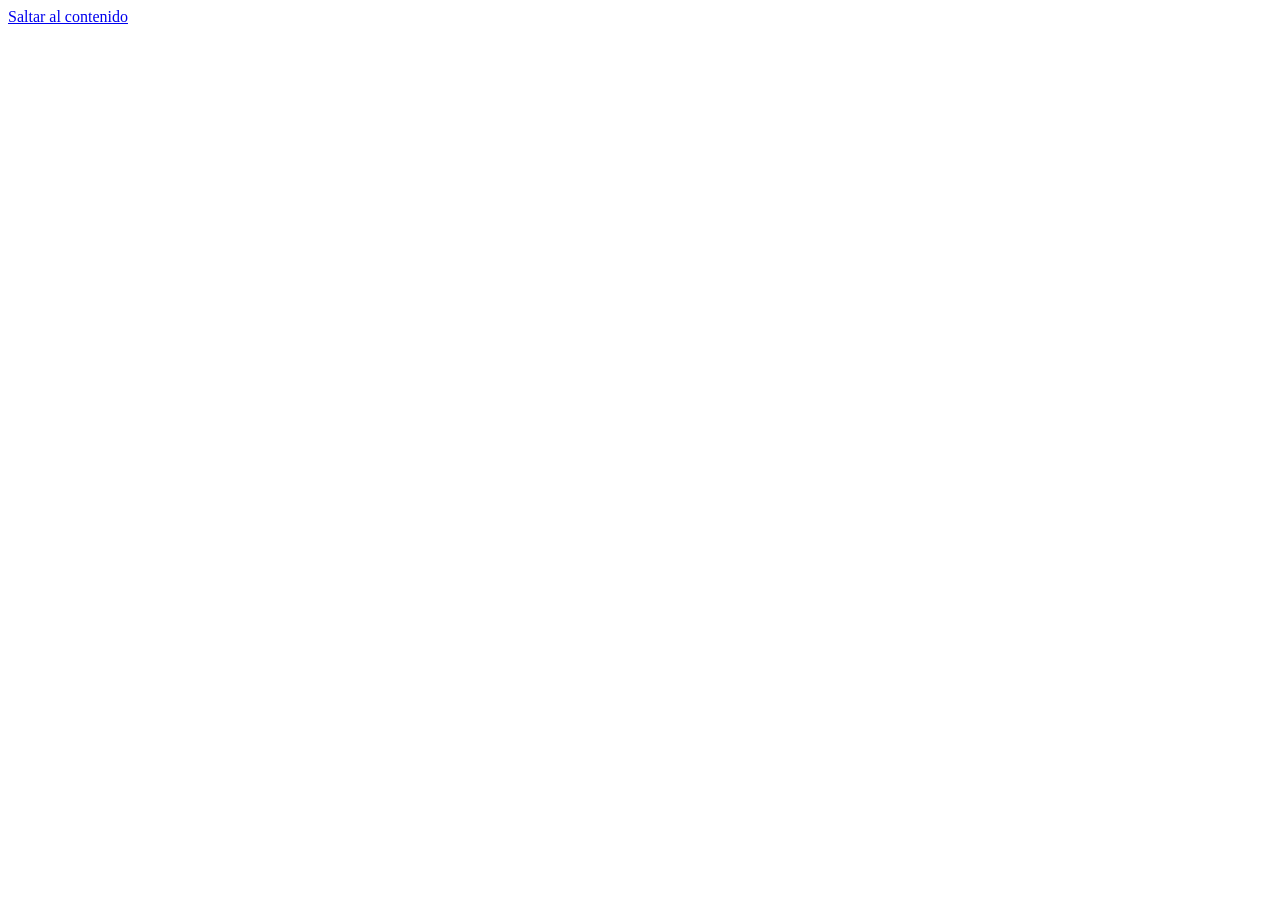
==== index.html @ df2a16ef "Add app shell, 404 page, robots.txt and README" ====
<!doctype html>
<html lang="es">
<head>
  <meta charset="utf-8">
  <meta name="viewport" content="width=device-width, initial-scale=1, viewport-fit=cover">
  <title>Adolfo Pérez Construcciones · Plataforma de operaciones (demo)</title>
  <meta name="description" content="Demostración interactiva de un sistema de gestión a medida para Adolfo Pérez Construcciones. Entorno de demostración con datos ficticios.">
  <meta name="robots" content="noindex, nofollow">
  <meta name="theme-color" content="#F8F7F4">
  <meta name="color-scheme" content="light">
  <link rel="icon" href="assets/brand/favicon.svg" type="image/svg+xml">
  <meta property="og:type" content="website">
  <meta property="og:locale" content="es_ES">
  <meta property="og:title" content="Adolfo Pérez Construcciones · Plataforma de operaciones">
  <meta property="og:description" content="Demostración interactiva de un sistema a medida: obras, equipo, fichajes, partes, incidencias y control económico. Datos ficticios.">
  <meta property="og:image" content="https://adolfo-perez.adventumstrategy.es/assets/brand/og-image.jpg">
  <meta property="og:url" content="https://adolfo-perez.adventumstrategy.es/">
  <meta name="twitter:card" content="summary_large_image">
  <link rel="preload" href="assets/fonts/inter-latin-var.woff2" as="font" type="font/woff2" crossorigin>
  <link rel="preload" href="assets/fonts/dm-serif-display-latin.woff2" as="font" type="font/woff2" crossorigin>
  <link rel="stylesheet" href="assets/css/styles.css">
</head>
<body>
  <a class="skip-link" href="#main" data-act="skip">Saltar al contenido</a>

  <div class="app" id="app">
    <aside class="sidebar" id="sidebar" aria-label="Navegación principal"></aside>
    <div class="scrim" data-act="nav-close" aria-hidden="true"></div>

    <div class="main-wrap">
      <header class="mobile-bar" id="mobile-bar"></header>
      <main id="main" class="main" tabindex="-1" aria-live="off"></main>
    </div>
  </div>

  <div id="toasts" class="toasts" role="status" aria-live="polite" aria-atomic="false"></div>
  <dialog id="modal" class="modal" aria-labelledby="modal-title"></dialog>
  <dialog id="drawer" class="drawer" aria-labelledby="drawer-title"></dialog>
  <div id="sr-live" class="sr-only" aria-live="polite"></div>

  <noscript>
    <div style="max-width:560px;margin:80px auto;padding:24px;font-family:system-ui,sans-serif;text-align:center">
      <h1 style="font-weight:500">Adolfo Pérez Construcciones</h1>
      <p>Esta demostración interactiva necesita JavaScript activado en el navegador.</p>
    </div>
  </noscript>

  <script src="assets/js/icons.js" defer></script>
  <script src="assets/js/map-data.js" defer></script>
  <script src="assets/js/data.js" defer></script>
  <script src="assets/js/assistant.js" defer></script>
  <script src="assets/js/ui.js" defer></script>
  <script src="assets/js/home.js" defer></script>
  <script src="assets/js/views.js" defer></script>
  <script src="assets/js/views2.js" defer></script>
  <script src="assets/js/app.js" defer></script>
</body>
</html>
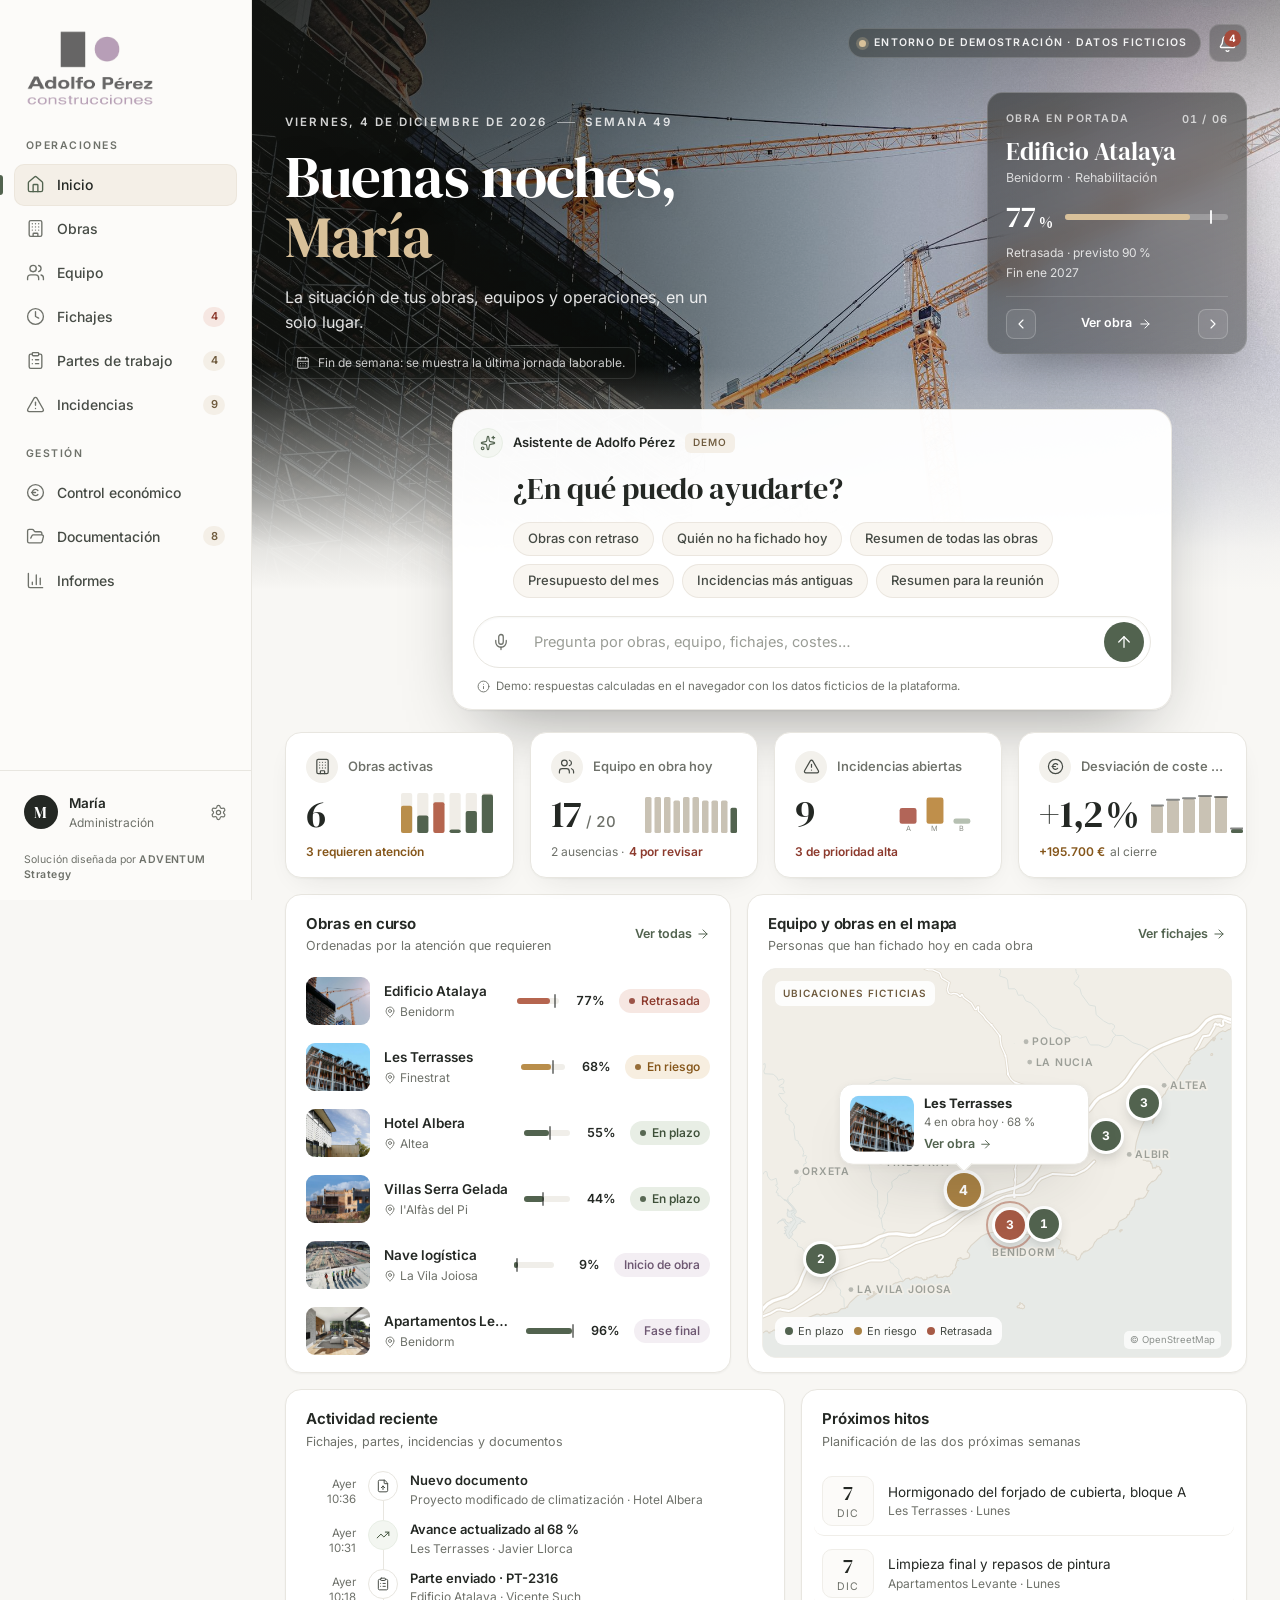
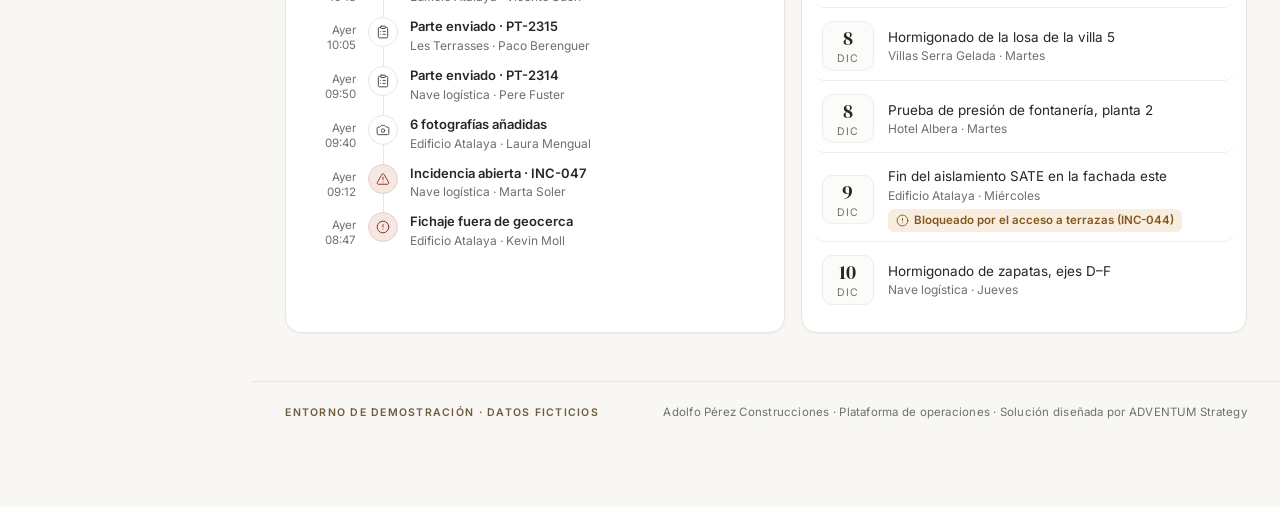
==== commit 9c3785bd: "Version asset URLs to avoid stale caches; document update step" ====
--- a/index.html
+++ b/index.html
@@ -18,7 +18,7 @@
   <meta name="twitter:card" content="summary_large_image">
   <link rel="preload" href="assets/fonts/inter-latin-var.woff2" as="font" type="font/woff2" crossorigin>
   <link rel="preload" href="assets/fonts/dm-serif-display-latin.woff2" as="font" type="font/woff2" crossorigin>
-  <link rel="stylesheet" href="assets/css/styles.css">
+  <link rel="stylesheet" href="assets/css/styles.css?v=20261018">
 </head>
 <body>
   <a class="skip-link" href="#main" data-act="skip">Saltar al contenido</a>
@@ -45,14 +45,14 @@
     </div>
   </noscript>
 
-  <script src="assets/js/icons.js" defer></script>
-  <script src="assets/js/map-data.js" defer></script>
-  <script src="assets/js/data.js" defer></script>
-  <script src="assets/js/assistant.js" defer></script>
-  <script src="assets/js/ui.js" defer></script>
-  <script src="assets/js/home.js" defer></script>
-  <script src="assets/js/views.js" defer></script>
-  <script src="assets/js/views2.js" defer></script>
-  <script src="assets/js/app.js" defer></script>
+  <script src="assets/js/icons.js?v=20261018" defer></script>
+  <script src="assets/js/map-data.js?v=20261018" defer></script>
+  <script src="assets/js/data.js?v=20261018" defer></script>
+  <script src="assets/js/assistant.js?v=20261018" defer></script>
+  <script src="assets/js/ui.js?v=20261018" defer></script>
+  <script src="assets/js/home.js?v=20261018" defer></script>
+  <script src="assets/js/views.js?v=20261018" defer></script>
+  <script src="assets/js/views2.js?v=20261018" defer></script>
+  <script src="assets/js/app.js?v=20261018" defer></script>
 </body>
 </html>
--- a/assets/css/styles.css
+++ b/assets/css/styles.css
@@ -0,0 +1,1049 @@
+/* =============================================================================
+   Adolfo Pérez Construcciones · Plataforma de operaciones (demo)
+   Sistema visual: blanco cálido, verde oliva, arena · DM Serif Display + Inter
+   ============================================================================= */
+
+@font-face { font-family: "Inter"; src: url("../fonts/inter-latin-var.woff2") format("woff2"); font-weight: 100 900; font-style: normal; font-display: swap; }
+@font-face { font-family: "DM Serif Display"; src: url("../fonts/dm-serif-display-latin.woff2") format("woff2"); font-weight: 400; font-style: normal; font-display: swap; }
+@font-face { font-family: "DM Serif Display"; src: url("../fonts/dm-serif-display-latin-italic.woff2") format("woff2"); font-weight: 400; font-style: italic; font-display: swap; }
+
+:root {
+  --bg: #F8F7F4;
+  --surface: #FFFFFF;
+  --surface-2: #FCFBF9;
+  --surface-3: #F3F1EC;
+  --ink: #242824;
+  --ink-2: #464B45;
+  --muted: #6E716A;          /* #777A73 ajustado para cumplir contraste AA en texto pequeño */
+  --muted-2: #9A9D96;
+  --faint: #CFD0CA;
+  --line: #E8E6E0;
+  --line-2: #F0EEE9;
+
+  --olive: #52634F;
+  --olive-700: #455442;
+  --olive-800: #374334;
+  --olive-50: #E8EEE5;
+  --olive-25: #F3F6F1;
+  --olive-ink: #3E5039;
+
+  --sand: #E8E0D2;
+  --sand-50: #F4EFE7;
+  --sand-25: #F9F6F1;
+  --sand-ink: #6F5B3E;
+  --gold: #D9C19A;
+
+  --warn: #B47B2C;
+  --warn-50: #F7EEE0;
+  --warn-ink: #85561A;
+  --danger: #A54A3B;
+  --danger-50: #F6E7E2;
+  --danger-ink: #8C3A2D;
+  --lilac: #B9A1BB;
+  --lilac-50: #F3EEF3;
+  --lilac-ink: #6E5872;
+
+  --r-xs: 6px;
+  --r-sm: 9px;
+  --r: 12px;
+  --r-lg: 16px;
+  --r-xl: 22px;
+
+  --sh-1: 0 1px 2px rgba(36, 40, 36, .05);
+  --sh-2: 0 1px 2px rgba(36, 40, 36, .04), 0 10px 28px -16px rgba(36, 40, 36, .16);
+  --sh-3: 0 2px 8px rgba(36, 40, 36, .06), 0 28px 64px -28px rgba(36, 40, 36, .32);
+
+  --serif: "DM Serif Display", "Iowan Old Style", "Palatino Linotype", Georgia, serif;
+  --sans: "Inter", ui-sans-serif, system-ui, -apple-system, "Segoe UI", Roboto, "Helvetica Neue", Arial, sans-serif;
+
+  --sidebar-w: 252px;
+  --pad: clamp(18px, 2.6vw, 40px);
+  --ease: cubic-bezier(.2, .7, .2, 1);
+}
+
+*, *::before, *::after { box-sizing: border-box; }
+html { -webkit-text-size-adjust: 100%; text-size-adjust: 100%; scroll-behavior: smooth; }
+body {
+  margin: 0; background: var(--bg); color: var(--ink);
+  font-family: var(--sans); font-size: 14px; line-height: 1.5;
+  font-feature-settings: "cv11", "ss03";
+  -webkit-font-smoothing: antialiased; -moz-osx-font-smoothing: grayscale;
+  text-rendering: optimizeLegibility;
+}
+img { display: block; max-width: 100%; }
+button, input, select, textarea { font: inherit; color: inherit; }
+button { cursor: pointer; }
+a { color: inherit; text-decoration: none; }
+h1, h2, h3, h4, p { margin: 0; }
+ul, ol { margin: 0; padding: 0; list-style: none; }
+table { border-collapse: collapse; width: 100%; }
+[hidden] { display: none !important; }
+.num, td, .tabular { font-variant-numeric: tabular-nums; }
+
+:focus { outline: none; }
+:focus-visible { outline: 2px solid var(--olive); outline-offset: 2px; border-radius: 6px; }
+[tabindex="-1"]:focus, [tabindex="-1"]:focus-visible { outline: none; }
+.sr-only { position: absolute !important; width: 1px; height: 1px; padding: 0; margin: -1px; overflow: hidden; clip: rect(0, 0, 0, 0); white-space: nowrap; border: 0; }
+.skip-link { position: fixed; left: 12px; top: -60px; z-index: 100; background: var(--ink); color: #fff; padding: 10px 14px; border-radius: var(--r-sm); transition: top .2s; }
+.skip-link:focus { top: 12px; }
+
+.i { flex: none; display: inline-block; vertical-align: middle; }
+
+/* ---------------------------------------------------------------------------
+   Layout
+   ------------------------------------------------------------------------- */
+.app { display: grid; grid-template-columns: var(--sidebar-w) minmax(0, 1fr); min-height: 100vh; }
+.main-wrap { min-width: 0; display: flex; flex-direction: column; }
+.main { flex: 1; min-width: 0; outline: none; }
+.page { padding: 0 var(--pad) 56px; animation: page-in .45s var(--ease) both; }
+.page.no-anim, .home.no-anim { animation: none; }
+@keyframes page-in { from { opacity: 0; transform: translateY(6px); } to { opacity: 1; transform: none; } }
+
+/* ---------------------------------------------------------------------------
+   Sidebar
+   ------------------------------------------------------------------------- */
+.sidebar {
+  position: sticky; top: 0; height: 100vh; z-index: 30;
+  background: var(--surface-2); border-right: 1px solid var(--line);
+  display: flex; flex-direction: column;
+}
+.sb__brand { display: block; padding: 30px 26px 22px; }
+.sb__brand img { width: 128px; height: auto; }
+.sb__brand-text { display: block; font-weight: 650; letter-spacing: .08em; text-transform: uppercase; font-size: 13px; line-height: 1.25; }
+.sb__brand-text small { display: block; font-weight: 500; letter-spacing: .18em; font-size: 10px; color: var(--muted); }
+.sb__nav { flex: 1; overflow-y: auto; padding: 4px 14px 16px; scrollbar-width: thin; }
+.sb__group { font-size: 10.5px; font-weight: 600; letter-spacing: .14em; text-transform: uppercase; color: var(--muted); padding: 18px 12px 8px; }
+.sb__group:first-child { padding-top: 6px; }
+.sb__item {
+  position: relative; display: flex; align-items: center; gap: 12px;
+  height: 42px; padding: 0 12px; margin: 2px 0; border-radius: 10px;
+  color: var(--ink-2); font-weight: 500; font-size: 14px;
+  transition: background .18s, color .18s;
+}
+.sb__item .i { color: var(--muted); transition: color .18s; }
+.sb__item:hover { background: var(--surface-3); color: var(--ink); }
+.sb__item:hover .i { color: var(--ink); }
+.sb__item[aria-current="page"] { background: var(--sand-50); color: var(--ink); box-shadow: inset 0 0 0 1px rgba(111, 91, 62, .06); }
+.sb__item[aria-current="page"] .i { color: var(--olive); }
+.sb__item[aria-current="page"]::before { content: ""; position: absolute; left: -14px; top: 11px; bottom: 11px; width: 3px; border-radius: 0 3px 3px 0; background: var(--olive); }
+.sb__badge {
+  margin-left: auto; min-width: 22px; height: 20px; padding: 0 7px; border-radius: 999px;
+  display: inline-flex; align-items: center; justify-content: center;
+  font-size: 11px; font-weight: 600; color: var(--sand-ink); background: var(--sand-50);
+  font-variant-numeric: tabular-nums;
+}
+.sb__item[aria-current="page"] .sb__badge { background: #fff; }
+.sb__badge--alert { color: var(--danger-ink); background: var(--danger-50); }
+.sb__foot { padding: 14px 14px 18px; border-top: 1px solid var(--line); position: relative; }
+.sb__user {
+  width: 100%; display: flex; align-items: center; gap: 11px; text-align: left;
+  padding: 8px 10px; border: 0; border-radius: 12px; background: transparent; transition: background .18s;
+}
+.sb__user:hover { background: var(--surface-3); }
+.sb__user strong { display: block; font-size: 13.5px; font-weight: 600; }
+.sb__user small { display: block; font-size: 12px; color: var(--muted); }
+.sb__user .i { margin-left: auto; color: var(--muted); }
+.sb__credit { margin-top: 12px; padding: 0 10px; font-size: 10.5px; line-height: 1.45; color: var(--muted); letter-spacing: .01em; }
+.sb__credit strong { color: var(--muted); font-weight: 600; letter-spacing: .04em; }
+
+.mobile-bar { display: none; }
+.scrim { position: fixed; inset: 0; background: rgba(36, 40, 36, .32); backdrop-filter: blur(2px); z-index: 25; opacity: 0; pointer-events: none; transition: opacity .25s; }
+
+/* ---------------------------------------------------------------------------
+   Avatares, etiquetas y estados
+   ------------------------------------------------------------------------- */
+.avatar {
+  --s: 34px; width: var(--s); height: var(--s); flex: none; border-radius: 50%;
+  display: inline-grid; place-items: center; font-size: calc(var(--s) * .36); font-weight: 600; letter-spacing: .02em;
+  color: var(--ink-2); background: var(--surface-3); border: 1px solid rgba(36, 40, 36, .04);
+}
+.avatar--jefe { background: var(--olive-50); color: var(--olive-ink); }
+.avatar--encargado { background: var(--sand-50); color: var(--sand-ink); }
+.avatar--tecnico { background: var(--lilac-50); color: var(--lilac-ink); }
+.avatar--user { background: var(--ink); color: #fff; font-family: var(--serif); font-weight: 400; font-size: calc(var(--s) * .46); }
+.avatar--sm { --s: 26px; }
+.avatar--xs { --s: 22px; font-size: 9px; }
+.avatar--lg { --s: 52px; }
+.avatar--xl { --s: 72px; }
+.avatar-stack { display: inline-flex; }
+.avatar-stack .avatar { margin-left: -5px; box-shadow: 0 0 0 2px var(--surface); }
+.avatar-stack .avatar--xs { font-size: 8.5px; letter-spacing: 0; }
+.avatar-stack .avatar:first-child { margin-left: 0; }
+
+.pill {
+  display: inline-flex; align-items: center; gap: 6px; height: 24px; padding: 0 10px; border-radius: 999px;
+  font-size: 12px; font-weight: 550; white-space: nowrap; line-height: 1;
+  color: var(--ink-2); background: var(--surface-3);
+}
+.pill::before { content: ""; width: 6px; height: 6px; border-radius: 50%; background: currentColor; opacity: .85; }
+.pill--plain::before { display: none; }
+.pill--ok, .pill--plazo, .pill--validado, .pill--vigente, .pill--presente, .pill--cerrado, .pill--resuelta { color: var(--olive-ink); background: var(--olive-50); }
+.pill--riesgo, .pill--pendiente, .pill--caduca, .pill--en_curso, .pill--pendiente_salida { color: var(--warn-ink); background: var(--warn-50); }
+.pill--retrasada, .pill--devuelto, .pill--caducado, .pill--revision { color: var(--danger-ink); background: var(--danger-50); }
+.pill--abierta { color: var(--ink-2); background: var(--surface-3); }
+.pill--ausencia { color: var(--sand-ink); background: var(--sand-50); }
+.pill--fase { color: var(--lilac-ink); background: var(--lilac-50); }
+.pill--terminada { color: var(--olive-ink); background: var(--olive-50); }
+.pill--glass { color: #fff; background: rgba(255, 255, 255, .16); backdrop-filter: blur(8px); -webkit-backdrop-filter: blur(8px); }
+
+.prio { display: inline-flex; align-items: center; gap: 7px; font-size: 12.5px; font-weight: 550; color: var(--ink-2); white-space: nowrap; }
+.prio::before { content: ""; width: 8px; height: 8px; border-radius: 2px; background: var(--muted-2); }
+.prio--alta::before { background: var(--danger); }
+.prio--media::before { background: var(--warn); }
+.prio--baja::before { background: #9DAA98; }
+
+.tag { display: inline-flex; align-items: center; gap: 6px; height: 22px; padding: 0 8px; border-radius: 6px; font-size: 11.5px; font-weight: 550; color: var(--ink-2); background: var(--surface-3); white-space: nowrap; }
+.tag--demo { height: 20px; font-size: 10px; letter-spacing: .1em; text-transform: uppercase; color: var(--sand-ink); background: var(--sand-50); }
+.code { font-size: 12px; font-weight: 600; letter-spacing: .02em; color: var(--muted); font-variant-numeric: tabular-nums; }
+.eyebrow { font-size: 11px; font-weight: 600; letter-spacing: .14em; text-transform: uppercase; color: var(--muted); }
+.muted { color: var(--muted); }
+.strong { font-weight: 600; }
+.dot-sep::before { content: "·"; margin: 0 6px; color: var(--faint); }
+
+.demo-pill {
+  display: inline-flex; align-items: center; gap: 8px; height: 30px; padding: 0 12px 0 10px; border-radius: 999px;
+  font-size: 10.5px; font-weight: 600; letter-spacing: .12em; text-transform: uppercase; white-space: nowrap;
+  color: var(--sand-ink); background: var(--sand-50); border: 1px solid rgba(111, 91, 62, .12);
+}
+.demo-pill::before { content: ""; width: 7px; height: 7px; border-radius: 50%; background: var(--warn); box-shadow: 0 0 0 3px rgba(180, 123, 44, .18); }
+.demo-pill__short { display: none; }
+.demo-pill--glass { color: rgba(255, 255, 255, .92); background: rgba(24, 27, 23, .34); border-color: rgba(255, 255, 255, .16); backdrop-filter: blur(10px); -webkit-backdrop-filter: blur(10px); }
+.demo-pill--glass::before { background: var(--gold); box-shadow: 0 0 0 3px rgba(217, 193, 154, .25); }
+
+/* ---------------------------------------------------------------------------
+   Botones y controles
+   ------------------------------------------------------------------------- */
+.btn {
+  display: inline-flex; align-items: center; justify-content: center; gap: 8px;
+  height: 40px; padding: 0 16px; border-radius: 10px; border: 1px solid transparent;
+  font-size: 13.5px; font-weight: 600; white-space: nowrap; letter-spacing: .005em;
+  transition: background .18s, border-color .18s, color .18s, box-shadow .18s, transform .12s;
+}
+.btn:active { transform: translateY(1px); }
+.btn--primary { background: var(--olive); color: #fff; box-shadow: 0 1px 0 rgba(255, 255, 255, .12) inset, 0 1px 2px rgba(36, 40, 36, .18); }
+.btn--primary:hover { background: var(--olive-700); }
+.btn--secondary { background: var(--surface); border-color: var(--line); color: var(--ink); box-shadow: var(--sh-1); }
+.btn--secondary:hover { border-color: #D8D5CD; background: var(--surface-2); }
+.btn--ghost { background: transparent; color: var(--ink-2); }
+.btn--ghost:hover { background: var(--surface-3); color: var(--ink); }
+.btn--danger { background: var(--surface); border-color: #E7CFC8; color: var(--danger-ink); }
+.btn--danger:hover { background: var(--danger-50); }
+.btn--sm { height: 32px; padding: 0 12px; font-size: 12.5px; border-radius: 9px; }
+.btn--xs { height: 28px; padding: 0 10px; font-size: 12px; border-radius: 8px; }
+.btn[disabled], .btn[aria-disabled="true"] { opacity: .5; pointer-events: none; }
+.icon-btn {
+  width: 38px; height: 38px; display: inline-grid; place-items: center; border-radius: 10px;
+  border: 1px solid transparent; background: transparent; color: var(--ink-2); position: relative;
+  transition: background .18s, color .18s, border-color .18s;
+}
+.icon-btn:hover { background: var(--surface-3); color: var(--ink); }
+.icon-btn--outline { border-color: var(--line); background: var(--surface); box-shadow: var(--sh-1); }
+.icon-btn--sm { width: 30px; height: 30px; border-radius: 8px; }
+.link { display: inline-flex; align-items: center; gap: 4px; color: var(--olive); font-weight: 600; font-size: 12.5px; white-space: nowrap; }
+.link:hover { color: var(--olive-800); }
+.link .i { transition: transform .2s var(--ease); }
+.link:hover .i { transform: translateX(2px); }
+
+.bell-dot { position: absolute; top: 5px; right: 5px; min-width: 17px; height: 17px; padding: 0 4px; border-radius: 999px; background: var(--danger); color: #fff; font-size: 10px; font-weight: 700; display: grid; place-items: center; box-shadow: 0 0 0 2px var(--bg); }
+
+.field { display: flex; flex-direction: column; gap: 6px; min-width: 0; }
+.field > label, .field > .label { font-size: 12.5px; font-weight: 600; color: var(--ink-2); }
+.field .req { color: var(--danger); margin-left: 2px; }
+.field .hint { font-size: 12px; color: var(--muted); }
+.field .error { font-size: 12px; color: var(--danger-ink); display: flex; align-items: center; gap: 5px; }
+.input, .select, .textarea {
+  width: 100%; height: 40px; padding: 0 12px; border-radius: 10px; border: 1px solid var(--line);
+  background: var(--surface); color: var(--ink); font-size: 14px; transition: border-color .18s, box-shadow .18s;
+}
+.textarea { height: auto; min-height: 92px; padding: 10px 12px; resize: vertical; line-height: 1.5; }
+.select { appearance: none; padding-right: 34px; background-image: url("data:image/svg+xml,%3Csvg xmlns='http://www.w3.org/2000/svg' width='16' height='16' viewBox='0 0 24 24' fill='none' stroke='%236E716A' stroke-width='1.8' stroke-linecap='round' stroke-linejoin='round'%3E%3Cpath d='m6 9 6 6 6-6'/%3E%3C/svg%3E"); background-repeat: no-repeat; background-position: right 11px center; }
+.input:hover, .select:hover, .textarea:hover { border-color: #D9D6CE; }
+.input:focus, .select:focus, .textarea:focus { border-color: var(--olive); box-shadow: 0 0 0 3px rgba(82, 99, 79, .14); outline: none; }
+.input[aria-invalid="true"], .select[aria-invalid="true"], .textarea[aria-invalid="true"] { border-color: var(--danger); box-shadow: 0 0 0 3px rgba(165, 74, 59, .1); }
+.input::placeholder, .textarea::placeholder { color: var(--muted-2); }
+.input--search { padding-left: 36px; background-image: url("data:image/svg+xml,%3Csvg xmlns='http://www.w3.org/2000/svg' width='16' height='16' viewBox='0 0 24 24' fill='none' stroke='%239A9D96' stroke-width='1.8' stroke-linecap='round' stroke-linejoin='round'%3E%3Ccircle cx='11' cy='11' r='8'/%3E%3Cpath d='m21 21-4.3-4.3'/%3E%3C/svg%3E"); background-repeat: no-repeat; background-position: 12px center; }
+.form-grid { display: grid; grid-template-columns: repeat(2, minmax(0, 1fr)); gap: 16px 16px; }
+.form-grid .span-2 { grid-column: 1 / -1; }
+
+.seg { display: inline-flex; padding: 3px; border-radius: 11px; background: var(--surface-3); border: 1px solid var(--line-2); gap: 2px; flex-wrap: wrap; }
+.seg button { height: 32px; padding: 0 12px; border: 0; border-radius: 8px; background: transparent; font-size: 13px; font-weight: 550; color: #5F625B; display: inline-flex; align-items: center; gap: 7px; transition: background .18s, color .18s, box-shadow .18s; }
+.seg button:hover { color: var(--ink); }
+.seg button[aria-pressed="true"] { background: var(--surface); color: var(--ink); box-shadow: 0 1px 2px rgba(36, 40, 36, .08), 0 0 0 1px rgba(36, 40, 36, .04); }
+.seg .count { font-size: 11px; font-weight: 600; color: #63665F; font-variant-numeric: tabular-nums; }
+.seg button[aria-pressed="true"] .count { color: var(--olive); }
+
+.choice-grid { display: flex; flex-wrap: wrap; gap: 8px; }
+.choice { position: relative; }
+.choice input { position: absolute; opacity: 0; inset: 0; cursor: pointer; }
+.choice span { display: inline-flex; align-items: center; gap: 8px; height: 34px; padding: 0 12px 0 6px; border-radius: 999px; border: 1px solid var(--line); background: var(--surface); font-size: 13px; transition: all .15s; }
+.choice input:checked + span { border-color: var(--olive); background: var(--olive-25); box-shadow: 0 0 0 1px var(--olive) inset; }
+.choice input:focus-visible + span { outline: 2px solid var(--olive); outline-offset: 2px; }
+.radio-card { display: flex; gap: 12px; align-items: flex-start; padding: 12px 14px; border: 1px solid var(--line); border-radius: 12px; cursor: pointer; transition: border-color .15s, background .15s; }
+.radio-card:hover { border-color: #D9D6CE; }
+.radio-card input { margin-top: 3px; accent-color: var(--olive); }
+.radio-card:has(input:checked) { border-color: var(--olive); background: var(--olive-25); }
+.radio-card strong { display: block; font-size: 13.5px; }
+.radio-card small { display: block; color: var(--muted); font-size: 12.5px; }
+
+input[type="range"] { width: 100%; accent-color: var(--olive); }
+
+/* ---------------------------------------------------------------------------
+   Tarjetas y cabeceras
+   ------------------------------------------------------------------------- */
+.card { background: var(--surface); border: 1px solid var(--line); border-radius: var(--r-lg); box-shadow: var(--sh-1); min-width: 0; }
+.card__head { display: flex; align-items: center; justify-content: space-between; gap: 12px; padding: 18px 20px 12px; }
+.card__title { font-size: 15px; font-weight: 650; letter-spacing: -.005em; }
+.card__sub { font-size: 12.5px; color: var(--muted); margin-top: 2px; }
+.card__body { padding: 4px 20px 20px; }
+
+.page-head { padding: 26px 0 26px; }
+.page-head__bar { display: flex; align-items: center; justify-content: space-between; gap: 16px; min-height: 40px; }
+.crumbs { display: flex; align-items: center; gap: 6px; font-size: 12.5px; color: var(--muted); }
+.crumbs a:hover { color: var(--ink); }
+.crumbs .i { color: var(--faint); }
+.page-head__tools { display: flex; align-items: center; gap: 8px; margin-left: auto; }
+.page-head__main { display: flex; align-items: flex-end; justify-content: space-between; gap: 24px; margin-top: 26px; flex-wrap: wrap; }
+.page-title { font-family: var(--serif); font-weight: 400; font-size: clamp(34px, 3.4vw, 46px); line-height: 1.04; letter-spacing: -.01em; margin-top: 8px; }
+.page-sub { margin-top: 10px; color: var(--muted); font-size: 14.5px; max-width: 680px; }
+.page-sub strong { color: var(--ink-2); font-weight: 600; }
+.page-actions { display: flex; align-items: center; gap: 10px; flex-wrap: wrap; }
+
+.toolbar { display: flex; align-items: center; gap: 10px 12px; flex-wrap: wrap; margin-bottom: 18px; }
+.toolbar__spacer { flex: 1; }
+.toolbar .select, .toolbar .input { height: 38px; width: auto; min-width: 170px; font-size: 13.5px; }
+.toolbar .input--search { min-width: 250px; }
+.result-count { font-size: 12.5px; color: var(--muted); }
+
+/* ---------------------------------------------------------------------------
+   INICIO · héroe editorial
+   ------------------------------------------------------------------------- */
+.home { padding-bottom: 56px; animation: page-in .5s var(--ease) both; }
+.hero { position: relative; isolation: isolate; padding: 0 var(--pad); min-height: 560px; }
+.hero__media { position: absolute; inset: 0 0 auto 0; height: 590px; overflow: hidden; z-index: -1; background: #3A3D37; }
+.hero__img { position: absolute; inset: 0; width: 100%; height: 100%; object-fit: cover; transition: opacity 1s var(--ease), transform 7s var(--ease); transform: scale(1.03); filter: saturate(.88) contrast(1.02); }
+.hero__img.is-active { transform: scale(1); }
+.hero__img.is-leaving { opacity: 0; }
+.hero__shade { position: absolute; inset: 0; background:
+  linear-gradient(180deg, rgba(248, 247, 244, 0) 62%, rgba(248, 247, 244, .5) 80%, rgba(248, 247, 244, .92) 93%, var(--bg) 100%),
+  linear-gradient(90deg, rgba(20, 22, 19, .74) 0%, rgba(20, 22, 19, .56) 30%, rgba(20, 22, 19, .14) 62%, rgba(20, 22, 19, .04) 100%),
+  linear-gradient(180deg, rgba(20, 22, 19, .34) 0%, rgba(20, 22, 19, 0) 26%); }
+.hero__bar { display: flex; align-items: center; justify-content: space-between; gap: 12px; padding-top: 24px; }
+.hero__tools { display: flex; align-items: center; gap: 8px; }
+.hero__tools .icon-btn { color: #fff; background: rgba(24, 27, 23, .28); border: 1px solid rgba(255, 255, 255, .14); backdrop-filter: blur(10px); -webkit-backdrop-filter: blur(10px); }
+.hero__tools .icon-btn:hover { background: rgba(24, 27, 23, .46); }
+.hero__tools .bell-dot { box-shadow: none; }
+.hero__copy { color: #fff; padding-top: 52px; max-width: 600px; }
+.hero__date { font-size: 11.5px; font-weight: 600; letter-spacing: .18em; text-transform: uppercase; color: rgba(255, 255, 255, .82); display: flex; align-items: center; gap: 10px; flex-wrap: wrap; }
+.hero__date .sep { width: 18px; height: 1px; background: rgba(255, 255, 255, .5); }
+.hero__title { font-family: var(--serif); font-weight: 400; font-size: clamp(42px, 4.6vw, 64px); line-height: 1.02; letter-spacing: -.012em; margin-top: 16px; text-shadow: 0 2px 30px rgba(0, 0, 0, .18); }
+.hero__title em { font-style: normal; color: var(--gold); }
+.hero__sub { margin-top: 18px; font-size: 16px; line-height: 1.55; color: rgba(255, 255, 255, .88); max-width: 430px; }
+.hero__note { margin-top: 12px; display: inline-flex; align-items: center; gap: 8px; font-size: 12px; color: rgba(255, 255, 255, .78); padding: 6px 10px; border-radius: 8px; background: rgba(24, 27, 23, .32); border: 1px solid rgba(255, 255, 255, .12); }
+
+.feature {
+  position: absolute; right: var(--pad); top: 92px; width: 292px; color: #fff;
+  padding: 18px 18px 14px; border-radius: 16px;
+  background: linear-gradient(160deg, rgba(30, 33, 29, .55), rgba(30, 33, 29, .38));
+  border: 1px solid rgba(255, 255, 255, .16); backdrop-filter: blur(14px) saturate(1.1); -webkit-backdrop-filter: blur(14px) saturate(1.1);
+  box-shadow: 0 20px 50px -24px rgba(0, 0, 0, .5);
+}
+.feature__top { display: flex; align-items: center; justify-content: space-between; }
+.feature__top .eyebrow { color: rgba(255, 255, 255, .72); font-size: 10.5px; }
+.feature__count { font-size: 11px; font-weight: 600; letter-spacing: .1em; color: rgba(255, 255, 255, .7); font-variant-numeric: tabular-nums; }
+.feature__name { font-family: var(--serif); font-size: 25px; line-height: 1.1; margin-top: 10px; }
+.feature__meta { font-size: 12.5px; color: rgba(255, 255, 255, .76); margin-top: 4px; }
+.feature__prog { display: flex; align-items: center; gap: 12px; margin-top: 14px; }
+.feature__prog .num { font-family: var(--serif); font-size: 30px; line-height: 1; }
+.feature__prog .bar { flex: 1; }
+.feature__status { display: flex; align-items: center; justify-content: space-between; flex-wrap: wrap; gap: 2px 10px; margin-top: 12px; font-size: 12px; color: rgba(255, 255, 255, .8); }
+.feature__status span { white-space: nowrap; }
+.feature__nav { display: flex; align-items: center; justify-content: space-between; gap: 8px; margin-top: 14px; padding-top: 12px; border-top: 1px solid rgba(255, 255, 255, .14); }
+.feature__nav button { width: 30px; height: 30px; border-radius: 8px; border: 1px solid rgba(255, 255, 255, .2); background: rgba(255, 255, 255, .08); color: #fff; display: grid; place-items: center; transition: background .18s; }
+.feature__nav button:hover { background: rgba(255, 255, 255, .2); }
+.feature__nav a { font-size: 12.5px; font-weight: 600; display: inline-flex; align-items: center; gap: 6px; color: #fff; }
+.feature__nav a:hover { text-decoration: underline; text-underline-offset: 3px; }
+
+/* barra de avance */
+.bar { position: relative; height: 6px; border-radius: 999px; background: var(--line-2); overflow: visible; }
+.bar > i { position: absolute; left: 0; top: 0; bottom: 0; border-radius: inherit; background: var(--olive); transition: width .8s var(--ease); }
+.bar > b { position: absolute; top: -4px; bottom: -4px; width: 2px; border-radius: 2px; background: var(--ink); opacity: .55; transform: translateX(-1px); }
+.bar--riesgo > i { background: #B98E4B; }
+.bar--retrasada > i { background: #B5654F; }
+.bar--dark { background: rgba(255, 255, 255, .22); }
+.bar--dark > i { background: var(--gold); }
+.bar--dark > b { background: #fff; opacity: .9; }
+.bar--thin { height: 4px; }
+
+/* ---------------------------------------------------------------------------
+   Asistente
+   ------------------------------------------------------------------------- */
+.assistant {
+  position: relative; margin-top: 30px; margin-left: clamp(0px, 13vw, 210px); max-width: 720px;
+  background: rgba(255, 255, 255, .97); border: 1px solid rgba(232, 230, 224, .9); border-radius: 20px;
+  box-shadow: 0 1px 2px rgba(36, 40, 36, .06), 0 30px 70px -30px rgba(20, 22, 19, .45);
+  padding: 18px 20px 14px;
+}
+.assistant__head { display: flex; align-items: center; gap: 10px; }
+.assistant__mark { width: 30px; height: 30px; border-radius: 50%; display: grid; place-items: center; color: var(--olive); background: var(--olive-25); border: 1px solid var(--olive-50); }
+.assistant__name { font-size: 13px; font-weight: 600; }
+.assistant__head .tag--demo { cursor: help; }
+.assistant__head-actions { margin-left: auto; display: flex; gap: 4px; }
+.assistant__title { font-family: var(--serif); font-weight: 400; font-size: 30px; line-height: 1.12; margin: 14px 0 0 40px; letter-spacing: -.01em; }
+.chips { display: flex; flex-wrap: wrap; gap: 8px; margin: 16px 0 0 40px; }
+.chip {
+  height: 34px; padding: 0 14px; border-radius: 999px; border: 1px solid rgba(111, 91, 62, .1); background: var(--sand-25);
+  font-size: 13px; font-weight: 500; color: var(--ink-2); display: inline-flex; align-items: center; gap: 7px;
+  transition: background .18s, border-color .18s, color .18s, transform .12s;
+}
+.chip:hover { background: var(--sand-50); border-color: rgba(111, 91, 62, .2); color: var(--ink); }
+.chip:active { transform: translateY(1px); }
+.chips--follow { margin: 10px 0 0 0; }
+.chips--follow .chip { height: 30px; font-size: 12.5px; background: var(--surface); }
+
+.composer {
+  display: flex; align-items: center; gap: 6px; margin-top: 18px; height: 52px; padding: 0 6px 0 8px;
+  border: 1px solid var(--line); border-radius: 999px; background: var(--surface);
+  box-shadow: 0 1px 2px rgba(36, 40, 36, .04) inset;
+  transition: border-color .18s, box-shadow .18s;
+}
+.composer:focus-within { border-color: var(--olive); box-shadow: 0 0 0 4px rgba(82, 99, 79, .12); }
+.composer input { flex: 1; min-width: 0; height: 100%; border: 0; background: transparent; padding: 0 8px; font-size: 14.5px; outline: none; }
+.composer input::placeholder { color: var(--muted-2); }
+.composer__mic { width: 38px; height: 38px; border-radius: 50%; border: 0; background: transparent; color: var(--muted); display: grid; place-items: center; transition: background .18s, color .18s; }
+.composer__mic:hover { background: var(--surface-3); color: var(--ink); }
+.composer__mic[aria-pressed="true"] { color: #fff; background: var(--danger); animation: mic-pulse 1.4s ease-out infinite; }
+@keyframes mic-pulse { 0% { box-shadow: 0 0 0 0 rgba(165, 74, 59, .45); } 100% { box-shadow: 0 0 0 12px rgba(165, 74, 59, 0); } }
+.composer__send { width: 40px; height: 40px; border-radius: 50%; border: 0; background: var(--olive); color: #fff; display: grid; place-items: center; transition: background .18s, transform .12s, opacity .18s; }
+.composer__send:hover { background: var(--olive-700); }
+.composer__send:disabled { opacity: .45; cursor: default; }
+.assistant__foot { margin-top: 10px; font-size: 11.5px; color: var(--muted); display: flex; align-items: center; gap: 6px; padding-left: 4px; }
+
+.assistant.has-thread .assistant__intro { display: none; }
+.thread { display: none; max-height: min(460px, 62vh); overflow-y: auto; margin: 14px -20px 0; padding: 4px 20px 4px; scroll-behavior: smooth; overscroll-behavior: contain; scrollbar-width: thin; }
+.assistant.has-thread .thread { display: block; -webkit-mask-image: linear-gradient(to bottom, transparent 0, #000 14px, #000 calc(100% - 10px), transparent 100%); mask-image: linear-gradient(to bottom, transparent 0, #000 14px, #000 calc(100% - 10px), transparent 100%); }
+.thread { position: relative; }
+.msg { display: flex; gap: 10px; margin: 14px 0; }
+.msg--user { justify-content: flex-end; }
+.msg--user .msg__bubble { background: var(--sand-50); color: var(--ink); padding: 10px 14px; border-radius: 16px 16px 4px 16px; max-width: 80%; font-size: 14px; }
+.msg__avatar { width: 28px; height: 28px; flex: none; border-radius: 50%; display: grid; place-items: center; color: var(--olive); background: var(--olive-25); border: 1px solid var(--olive-50); margin-top: 2px; }
+.msg__body { flex: 1; min-width: 0; font-size: 14px; color: var(--ink-2); }
+.msg__body > * + * { margin-top: 10px; }
+.msg__body strong { color: var(--ink); font-weight: 600; }
+.thinking { display: flex; align-items: center; gap: 10px; color: var(--muted); font-size: 13px; height: 28px; }
+.thinking__dots { display: inline-flex; gap: 4px; }
+.thinking__dots i { width: 6px; height: 6px; border-radius: 50%; background: var(--olive); opacity: .35; animation: dot 1.1s infinite ease-in-out; }
+.thinking__dots i:nth-child(2) { animation-delay: .15s; }
+.thinking__dots i:nth-child(3) { animation-delay: .3s; }
+@keyframes dot { 0%, 80%, 100% { opacity: .25; transform: translateY(0); } 40% { opacity: 1; transform: translateY(-3px); } }
+.thinking__text { background: linear-gradient(90deg, var(--muted) 0%, var(--ink) 50%, var(--muted) 100%); background-size: 200% 100%; -webkit-background-clip: text; background-clip: text; color: transparent; animation: shimmer 1.6s linear infinite; }
+@keyframes shimmer { from { background-position: 100% 0; } to { background-position: -100% 0; } }
+
+.ai-w { opacity: 0; animation: ai-in .32s var(--ease) forwards; }
+.ai-block { animation: ai-in .4s var(--ease) both; }
+@keyframes ai-in { from { opacity: 0; transform: translateY(3px); } to { opacity: 1; transform: none; } }
+.ai-link { color: var(--olive); font-weight: 600; text-decoration: underline; text-decoration-color: rgba(82, 99, 79, .3); text-underline-offset: 3px; }
+.ai-link:hover { text-decoration-color: var(--olive); }
+.ai-muted { color: var(--muted); }
+.ai-warn { color: var(--danger-ink); font-weight: 550; }
+.ai-tag { display: inline-flex; align-items: center; height: 20px; padding: 0 8px; border-radius: 999px; font-size: 11px; font-weight: 600; vertical-align: 1px; margin-left: 2px; }
+.ai-tag--plazo, .ai-tag--terminada { color: var(--olive-ink); background: var(--olive-50); }
+.ai-tag--riesgo { color: var(--warn-ink); background: var(--warn-50); }
+.ai-tag--retrasada { color: var(--danger-ink); background: var(--danger-50); }
+.ai-prio { display: inline-flex; align-items: center; gap: 5px; font-size: 11.5px; font-weight: 600; color: var(--ink-2); }
+.ai-prio::before { content: ""; width: 7px; height: 7px; border-radius: 2px; background: var(--muted-2); }
+.ai-prio--alta::before { background: var(--danger); }
+.ai-prio--media::before { background: var(--warn); }
+.ai-prio--baja::before { background: #9DAA98; }
+.ai-list { display: grid; gap: 6px; }
+.ai-list li { position: relative; padding-left: 16px; }
+.ai-list li::before { content: ""; position: absolute; left: 3px; top: 9px; width: 5px; height: 5px; border-radius: 50%; background: var(--sand); box-shadow: 0 0 0 1px rgba(111, 91, 62, .25); }
+.ai-table-wrap { position: relative; overflow-x: auto; border: 1px solid var(--line); border-radius: 12px; }
+.ai-table { font-size: 13px; }
+.ai-table th { text-align: left; font-size: 11px; font-weight: 600; letter-spacing: .06em; text-transform: uppercase; color: var(--muted); padding: 9px 12px; background: var(--surface-2); border-bottom: 1px solid var(--line); white-space: nowrap; }
+.ai-table td { padding: 9px 12px; border-bottom: 1px solid var(--line-2); vertical-align: top; }
+.ai-table tr:last-child td { border-bottom: 0; }
+.ai-table .r { text-align: right; white-space: nowrap; }
+.ai-kpis { display: grid; grid-template-columns: repeat(auto-fit, minmax(118px, 1fr)); gap: 8px; }
+.ai-kpi { padding: 10px 12px; border-radius: 12px; background: var(--surface-2); border: 1px solid var(--line-2); }
+.ai-kpi span { display: block; font-size: 11.5px; color: var(--muted); }
+.ai-kpi strong { display: block; font-family: var(--serif); font-weight: 400; font-size: 21px; color: var(--ink); margin-top: 2px; font-variant-numeric: tabular-nums; }
+.ai-kpi--warn strong { color: var(--warn-ink); }
+.ai-kpi--ok strong { color: var(--olive-ink); }
+.ai-actions { display: flex; flex-wrap: wrap; gap: 8px; padding-top: 2px; }
+.ai-actions .btn { height: 32px; font-size: 12.5px; }
+.ai-note { font-size: 12px; color: var(--muted); display: flex; gap: 6px; align-items: flex-start; }
+.ai-note .i { margin-top: 2px; }
+.ai-ranked { display: grid; gap: 8px; }
+.ai-ranked li { display: grid; grid-template-columns: 26px 1fr; gap: 10px; padding: 10px 12px; border: 1px solid var(--line-2); border-radius: 12px; background: var(--surface-2); }
+.ai-ranked .n { width: 26px; height: 26px; border-radius: 50%; background: var(--surface); border: 1px solid var(--line); display: grid; place-items: center; font-size: 12px; font-weight: 700; color: var(--olive); }
+.ai-ranked .t { font-weight: 600; color: var(--ink); }
+.ai-ranked .x { font-size: 13px; color: var(--ink-2); margin-top: 2px; }
+.ai-brief { border: 1px solid var(--line); border-radius: 14px; padding: 16px 18px; background: linear-gradient(180deg, var(--surface-2), var(--surface)); }
+.ai-brief h4 { font-family: var(--serif); font-weight: 400; font-size: 20px; line-height: 1.2; color: var(--ink); }
+.ai-brief h5 { margin: 14px 0 6px; font-size: 11px; font-weight: 650; letter-spacing: .1em; text-transform: uppercase; color: var(--olive); }
+
+/* ---------------------------------------------------------------------------
+   INICIO · indicadores
+   ------------------------------------------------------------------------- */
+.kpis { display: grid; grid-template-columns: repeat(4, minmax(0, 1fr)); gap: 16px; padding: 0 var(--pad); margin-top: 22px; position: relative; }
+.kpi {
+  display: flex; flex-direction: column; gap: 10px; min-width: 0;
+  padding: 18px 20px 16px; background: var(--surface); border: 1px solid var(--line); border-radius: var(--r-lg);
+  box-shadow: var(--sh-2); text-align: left; transition: transform .2s var(--ease), box-shadow .2s, border-color .2s;
+}
+a.kpi:hover { transform: translateY(-2px); box-shadow: 0 1px 2px rgba(36, 40, 36, .04), 0 18px 36px -20px rgba(36, 40, 36, .28); border-color: #DEDBD3; }
+.kpi__top { display: flex; align-items: center; gap: 10px; min-width: 0; }
+.kpi__icon { width: 32px; height: 32px; flex: none; border-radius: 50%; display: grid; place-items: center; color: var(--ink-2); background: var(--surface-3); }
+.kpi__label { font-size: 13px; color: var(--muted); font-weight: 550; white-space: nowrap; overflow: hidden; text-overflow: ellipsis; }
+.kpi__row { display: flex; align-items: flex-end; justify-content: space-between; gap: 12px; }
+.kpi__value { font-family: var(--serif); font-size: 38px; line-height: 1; letter-spacing: -.01em; white-space: nowrap; font-variant-numeric: tabular-nums; color: var(--ink); }
+.kpi__value small { font-family: var(--sans); font-size: 15px; color: var(--muted); font-weight: 500; letter-spacing: 0; }
+.kpi__viz { flex: none; display: block; }
+.kpi__viz svg { display: block; }
+.kpi__ctx { font-size: 12px; color: var(--muted); display: flex; align-items: center; gap: 5px; white-space: nowrap; overflow: hidden; text-overflow: ellipsis; min-width: 0; }
+.kpi__ctx > span { overflow: hidden; text-overflow: ellipsis; }
+.kpi__ctx .warn { color: var(--warn-ink); font-weight: 600; }
+.kpi__ctx .ok { color: var(--olive-ink); font-weight: 600; }
+.kpi__ctx .bad { color: var(--danger-ink); font-weight: 600; }
+
+/* ---------------------------------------------------------------------------
+   INICIO · rejilla inferior
+   ------------------------------------------------------------------------- */
+.home-grid { display: grid; grid-template-columns: minmax(0, 1fr) minmax(0, 1.12fr); gap: 16px; padding: 0 var(--pad); margin-top: 16px; align-items: stretch; }
+.home-grid--b { grid-template-columns: minmax(0, 1.12fr) minmax(0, 1fr); }
+.home-grid .card { display: flex; flex-direction: column; }
+.olist { padding: 0 8px 8px; }
+.orow { display: grid; grid-template-columns: 64px minmax(0, 1.15fr) minmax(84px, .85fr) auto; align-items: center; gap: 14px; padding: 9px 12px; border-radius: 12px; transition: background .18s; }
+.orow:hover { background: var(--surface-2); }
+.orow__img { width: 64px; height: 48px; border-radius: 9px; object-fit: cover; background: var(--surface-3); }
+.orow__name { display: block; font-weight: 600; font-size: 13.5px; white-space: nowrap; overflow: hidden; text-overflow: ellipsis; }
+.orow__meta { font-size: 12px; color: var(--muted); display: flex; align-items: center; gap: 4px; margin-top: 2px; white-space: nowrap; overflow: hidden; text-overflow: ellipsis; }
+.orow__prog { display: flex; align-items: center; gap: 10px; }
+.orow__prog .bar { flex: 1; }
+.orow__prog .num { font-size: 12.5px; font-weight: 600; min-width: 36px; text-align: right; }
+
+.timeline { padding: 2px 20px 18px; flex: 1; }
+.tl { display: grid; grid-template-columns: 50px 30px minmax(0, 1fr); gap: 12px; position: relative; padding: 6px 0; }
+.tl__time { font-size: 11.5px; color: var(--muted); padding-top: 6px; text-align: right; line-height: 1.3; }
+.tl__dot { position: relative; display: flex; justify-content: center; }
+.tl__dot span { position: relative; z-index: 1; width: 30px; height: 30px; border-radius: 50%; display: grid; place-items: center; background: var(--surface); border: 1px solid var(--line); color: var(--ink-2); }
+.tl:not(:last-child) .tl__dot::after { content: ""; position: absolute; top: 30px; bottom: -14px; left: 50%; width: 1px; background: var(--line); }
+.tl__dot--alert span { color: var(--danger-ink); border-color: #EBCFC7; background: var(--danger-50); }
+.tl__dot--ok span { color: var(--olive-ink); border-color: var(--olive-50); background: var(--olive-25); }
+.tl__dot--user span { color: #fff; background: var(--ink); border-color: var(--ink); }
+.tl__text { font-size: 13px; line-height: 1.35; padding-top: 1px; min-width: 0; }
+.tl__text strong { font-weight: 600; }
+.tl__text small { display: block; font-size: 12px; color: var(--muted); margin-top: 2px; overflow: hidden; text-overflow: ellipsis; display: -webkit-box; -webkit-line-clamp: 2; -webkit-box-orient: vertical; }
+.tl.is-new { animation: ai-in .5s var(--ease) both; }
+
+/* ---------------------------------------------------------------------------
+   Mapa
+   ------------------------------------------------------------------------- */
+.map { position: relative; margin: 0 14px 14px; border-radius: 14px; overflow: hidden; background: #E7EAE7; flex: 1; min-height: 300px; border: 1px solid var(--line-2); }
+.map > svg { position: absolute; inset: 0; width: 100%; height: 100%; }
+.map__land { fill: #F1EEE7; stroke: #DCD6CA; stroke-width: 1.1; vector-effect: non-scaling-stroke; }
+.map__lake { fill: #E7EAE7; stroke: #D6DBD8; stroke-width: .8; vector-effect: non-scaling-stroke; }
+.map__river { fill: none; stroke: #DCE1DD; stroke-width: 1; vector-effect: non-scaling-stroke; }
+.map__road { fill: none; stroke: #FFFFFF; stroke-linecap: round; stroke-linejoin: round; vector-effect: non-scaling-stroke; }
+.map__road--motorway { stroke-width: 2.6; }
+.map__road--trunk { stroke-width: 1.9; }
+.map__road--primary { stroke-width: 1.3; }
+.map__road-casing { fill: none; stroke: #E2DCD0; stroke-linecap: round; stroke-linejoin: round; vector-effect: non-scaling-stroke; }
+.map__town { font-family: var(--sans); font-size: 12.5px; font-weight: 600; letter-spacing: .07em; text-transform: uppercase; fill: #9C9F98; paint-order: stroke; stroke: #F1EEE7; stroke-width: 4px; stroke-linejoin: round; }
+.map__town-dot { fill: #B8B9B2; }
+.map__sea { font-family: var(--serif); font-style: italic; font-size: 19px; fill: #9FA7A3; letter-spacing: .2em; }
+.map__pins { position: absolute; inset: 0; pointer-events: none; }
+.pin { position: absolute; transform: translate(-50%, -50%); pointer-events: auto; border: 0; padding: 0; background: transparent; }
+.pin__dot { position: relative; display: grid; place-items: center; width: 30px; height: 30px; border-radius: 50%; background: var(--olive); color: #fff; font-size: 12px; font-weight: 700; box-shadow: 0 0 0 3px #fff, 0 6px 16px -4px rgba(36, 40, 36, .45); transition: transform .2s var(--ease); font-variant-numeric: tabular-nums; }
+.pin--riesgo .pin__dot { background: #A98244; }
+.pin--retrasada .pin__dot { background: #A65A45; }
+.pin__dot::after { content: ""; position: absolute; inset: -9px; border-radius: 50%; border: 2px solid currentColor; opacity: 0; color: var(--olive); }
+.pin--retrasada .pin__dot::after { color: #A65A45; opacity: .5; animation: ping 2.2s ease-out infinite; }
+@keyframes ping { 0% { transform: scale(.6); opacity: .55; } 100% { transform: scale(1.5); opacity: 0; } }
+.pin:hover .pin__dot, .pin.is-active .pin__dot { transform: scale(1.14); }
+.pin.is-active { z-index: 3; }
+.map__pop {
+  position: absolute; z-index: 4; width: 250px; padding: 10px; border-radius: 14px; background: var(--surface); box-shadow: var(--sh-3);
+  border: 1px solid var(--line); display: grid; grid-template-columns: 64px 1fr; gap: 10px; align-items: center; pointer-events: auto;
+  transform: translate(-50%, calc(-100% - 26px)); animation: pop-in .28s var(--ease) both;
+}
+@keyframes pop-in { from { opacity: 0; transform: translate(-50%, calc(-100% - 18px)); } to { opacity: 1; transform: translate(-50%, calc(-100% - 26px)); } }
+.map__pop img { width: 64px; height: 56px; border-radius: 9px; object-fit: cover; }
+.map__pop strong { display: block; font-size: 13px; line-height: 1.25; }
+.map__pop small { display: block; font-size: 11.5px; color: var(--muted); margin-top: 2px; white-space: nowrap; }
+.map__pop .link { margin-top: 4px; }
+.map__pop::after { content: ""; position: absolute; left: calc(50% + var(--arrow, 0px)); bottom: -6px; width: 12px; height: 12px; background: var(--surface); border-right: 1px solid var(--line); border-bottom: 1px solid var(--line); transform: translateX(-50%) rotate(45deg); }
+.map__legend { position: absolute; left: 12px; bottom: 12px; display: flex; gap: 10px; align-items: center; padding: 6px 10px; border-radius: 9px; background: rgba(255, 255, 255, .86); backdrop-filter: blur(6px); font-size: 11px; color: var(--ink-2); flex-wrap: wrap; }
+.map__legend i { display: inline-block; width: 8px; height: 8px; border-radius: 50%; margin-right: 5px; vertical-align: 0; }
+.map__attr { position: absolute; right: 10px; bottom: 8px; font-size: 9.5px; color: #8C918D; background: rgba(255, 255, 255, .7); padding: 2px 6px; border-radius: 5px; }
+.map__fict { position: absolute; left: 12px; top: 12px; font-size: 10px; font-weight: 600; letter-spacing: .1em; text-transform: uppercase; color: var(--sand-ink); background: rgba(255, 255, 255, .86); padding: 5px 8px; border-radius: 7px; }
+
+/* ---------------------------------------------------------------------------
+   Obras · tarjetas
+   ------------------------------------------------------------------------- */
+.ogrid { display: grid; grid-template-columns: repeat(3, minmax(0, 1fr)); gap: 20px; }
+.ocard { display: flex; flex-direction: column; background: var(--surface); border: 1px solid var(--line); border-radius: 18px; overflow: hidden; box-shadow: var(--sh-1); transition: transform .25s var(--ease), box-shadow .25s, border-color .25s; }
+.ocard:hover { transform: translateY(-3px); box-shadow: 0 2px 4px rgba(36, 40, 36, .04), 0 24px 48px -28px rgba(36, 40, 36, .35); border-color: #DFDBD2; }
+.ocard__media { position: relative; aspect-ratio: 16 / 10; overflow: hidden; background: var(--surface-3); }
+.ocard__media img { width: 100%; height: 100%; object-fit: cover; transition: transform .8s var(--ease); filter: saturate(.9); }
+.ocard:hover .ocard__media img { transform: scale(1.035); }
+.ocard__badges { position: absolute; left: 12px; top: 12px; right: 12px; display: flex; justify-content: space-between; gap: 8px; }
+.ocard__badges .pill { background: rgba(255, 255, 255, .92); backdrop-filter: blur(6px); }
+.ocard__badges .code { color: #fff; background: rgba(20, 22, 19, .42); padding: 4px 8px; border-radius: 7px; backdrop-filter: blur(6px); font-size: 11px; }
+.ocard__body { padding: 18px 20px 20px; display: flex; flex-direction: column; gap: 14px; flex: 1; }
+.ocard__eyebrow { font-size: 11.5px; color: var(--muted); font-weight: 500; }
+.ocard__name { font-family: var(--serif); font-weight: 400; font-size: 24px; line-height: 1.12; margin-top: 4px; letter-spacing: -.005em; }
+.ocard__prog { display: grid; gap: 8px; }
+.ocard__prog-row { display: flex; align-items: baseline; justify-content: space-between; font-size: 12.5px; color: var(--muted); }
+.ocard__prog-row strong { font-family: var(--serif); font-weight: 400; font-size: 22px; color: var(--ink); }
+.ocard__facts { display: grid; grid-template-columns: repeat(3, minmax(0, 1fr)); gap: 10px; padding-top: 14px; border-top: 1px solid var(--line-2); margin-top: auto; }
+.fact > span { display: block; font-size: 11px; color: var(--muted); }
+.fact strong { display: block; font-size: 13px; font-weight: 600; margin-top: 2px; white-space: nowrap; overflow: hidden; text-overflow: ellipsis; }
+
+/* ---------------------------------------------------------------------------
+   Detalle de obra
+   ------------------------------------------------------------------------- */
+.ohead { display: grid; grid-template-columns: minmax(0, 1fr) minmax(0, 1.05fr); gap: 36px; align-items: start; }
+.ohead__title { font-family: var(--serif); font-weight: 400; font-size: clamp(36px, 3.6vw, 52px); line-height: 1.03; letter-spacing: -.012em; margin-top: 10px; }
+.ohead__loc { display: flex; align-items: center; gap: 6px; margin-top: 12px; color: var(--muted); font-size: 14px; flex-wrap: wrap; }
+.ohead__tags { display: flex; gap: 8px; margin-top: 16px; flex-wrap: wrap; }
+.ohead__scope { margin-top: 18px; color: var(--ink-2); font-size: 15px; max-width: 520px; }
+.ofacts { display: grid; grid-template-columns: repeat(3, minmax(0, 1fr)); gap: 18px 20px; margin-top: 26px; padding-top: 22px; border-top: 1px solid var(--line); }
+.ofacts .fact strong { font-size: 14px; white-space: normal; }
+.ofacts .fact .person { display: flex; align-items: center; gap: 8px; margin-top: 4px; }
+.ohead__actions { display: flex; gap: 10px; margin-top: 26px; flex-wrap: wrap; }
+.gallery__main { position: relative; aspect-ratio: 4 / 3; border-radius: 20px; overflow: hidden; background: var(--surface-3); box-shadow: var(--sh-2); }
+.gallery__main img { width: 100%; height: 100%; object-fit: cover; animation: fade-in .5s var(--ease); }
+@keyframes fade-in { from { opacity: .2; } to { opacity: 1; } }
+.gallery__cap { position: absolute; left: 14px; bottom: 14px; right: 14px; display: flex; justify-content: space-between; align-items: center; gap: 10px; color: #fff; font-size: 12.5px; text-shadow: 0 1px 8px rgba(0, 0, 0, .4); }
+.gallery__main::after { content: ""; position: absolute; inset: 55% 0 0 0; background: linear-gradient(180deg, transparent, rgba(20, 22, 19, .55)); pointer-events: none; }
+.gallery__cap { z-index: 1; }
+.gallery__thumbs { display: flex; gap: 10px; margin-top: 12px; }
+.gallery__thumbs button { width: 84px; height: 60px; padding: 0; border-radius: 10px; overflow: hidden; border: 2px solid transparent; background: var(--surface-3); opacity: .72; transition: opacity .18s, border-color .18s; }
+.gallery__thumbs button img { width: 100%; height: 100%; object-fit: cover; }
+.gallery__thumbs button:hover { opacity: 1; }
+.gallery__thumbs button[aria-pressed="true"] { opacity: 1; border-color: var(--olive); }
+
+.progress-band { display: grid; grid-template-columns: 230px minmax(0, 1fr) 260px; gap: 28px; align-items: center; padding: 22px 24px; margin-top: 30px; }
+.progress-band__big { font-family: var(--serif); font-size: 64px; line-height: .95; letter-spacing: -.02em; }
+.progress-band__big small { font-family: var(--sans); font-size: 18px; color: var(--muted); }
+.progress-band__lbl { font-size: 12.5px; color: var(--muted); margin-top: 8px; }
+.progress-band__gap { margin-top: 10px; font-size: 13px; font-weight: 600; }
+.progress-band__eco { display: grid; gap: 12px; padding-left: 24px; border-left: 1px solid var(--line); }
+.progress-band__eco .fact strong { font-size: 16px; }
+.scurve text { font-family: var(--sans); font-size: 10.5px; fill: var(--muted); }
+
+.tabs { position: relative; display: flex; gap: 2px; border-bottom: 1px solid var(--line); margin: 34px 0 22px; overflow-x: auto; scrollbar-width: none; }
+.tabs::-webkit-scrollbar { display: none; }
+.tab { position: relative; height: 44px; padding: 0 14px; border: 0; background: transparent; font-size: 14px; font-weight: 550; color: var(--muted); white-space: nowrap; display: inline-flex; align-items: center; gap: 8px; }
+.tab:hover { color: var(--ink); }
+.tab[aria-selected="true"] { color: var(--ink); }
+.tab[aria-selected="true"]::after { content: ""; position: absolute; left: 10px; right: 10px; bottom: -1px; height: 2px; border-radius: 2px; background: var(--olive); }
+.tab .count { font-size: 11px; color: var(--muted); font-weight: 600; }
+
+.two-col { display: grid; grid-template-columns: minmax(0, 1.35fr) minmax(0, 1fr); gap: 20px; align-items: start; }
+.stack { display: grid; gap: 20px; }
+.chapters { display: grid; gap: 14px; padding: 6px 20px 22px; }
+.chapter { display: grid; grid-template-columns: minmax(0, 1fr) 160px 48px; gap: 16px; align-items: center; font-size: 13.5px; }
+.chapter span.w { font-size: 11.5px; color: var(--muted); margin-left: 6px; }
+.chapter .num { text-align: right; font-weight: 600; font-size: 13px; }
+.milestones { padding: 4px 20px 18px; display: grid; gap: 4px; }
+.ms { display: grid; grid-template-columns: 52px minmax(0, 1fr); gap: 14px; align-items: center; padding: 9px 0; border-bottom: 1px solid var(--line-2); }
+a.ms { border-radius: 10px; transition: background .15s; margin: 0 -8px; padding-left: 8px; padding-right: 8px; }
+a.ms:hover { background: var(--surface-2); }
+.ms__risk { display: inline-flex; align-items: center; gap: 5px; margin-top: 4px; font-size: 11.5px; font-weight: 600; color: var(--warn-ink); background: var(--warn-50); padding: 3px 8px; border-radius: 6px; }
+.ms:last-child { border-bottom: 0; }
+.ms__date { text-align: center; border-radius: 10px; background: var(--surface-2); border: 1px solid var(--line-2); padding: 5px 0; line-height: 1.1; }
+.ms__date b { display: block; font-family: var(--serif); font-weight: 400; font-size: 20px; }
+.ms__date small { font-size: 10.5px; text-transform: uppercase; letter-spacing: .08em; color: var(--muted); }
+.ms__text { font-size: 13.5px; }
+.ms__text small { display: block; color: var(--muted); font-size: 12px; }
+
+/* ---------------------------------------------------------------------------
+   Tablas de datos
+   ------------------------------------------------------------------------- */
+.table-card { overflow: hidden; }
+.table-wrap { position: relative; overflow-x: auto;
+  /* sombras de desplazamiento horizontal: solo aparecen cuando la tabla no cabe */
+  background:
+    linear-gradient(to right, var(--surface) 35%, rgba(255, 255, 255, 0)) left center / 44px 100% no-repeat local,
+    linear-gradient(to left, var(--surface) 35%, rgba(255, 255, 255, 0)) right center / 44px 100% no-repeat local,
+    radial-gradient(farthest-side at 0 50%, rgba(36, 40, 36, .14), rgba(36, 40, 36, 0)) left center / 14px 100% no-repeat scroll,
+    radial-gradient(farthest-side at 100% 50%, rgba(36, 40, 36, .14), rgba(36, 40, 36, 0)) right center / 14px 100% no-repeat scroll;
+  background-color: var(--surface); }
+.table-wrap:focus-visible { outline: 2px solid var(--olive); outline-offset: -2px; }
+.dtable { font-size: 13.5px; }
+.dtable th { text-align: left; padding: 12px 16px; font-size: 11px; font-weight: 600; letter-spacing: .08em; text-transform: uppercase; color: var(--muted); background: var(--surface-2); border-bottom: 1px solid var(--line); white-space: nowrap; }
+.dtable td { padding: 13px 16px; border-bottom: 1px solid var(--line-2); vertical-align: middle; }
+.dtable tbody tr { transition: background .15s; }
+.dtable tbody tr:hover { background: var(--surface-2); }
+.dtable tbody tr:last-child td { border-bottom: 0; }
+.dtable .r { text-align: right; white-space: nowrap; }
+.dtable .nowrap { white-space: nowrap; }
+.dtable .col-progress { min-width: 150px; }
+.dtable .col-progress .bar { flex: 1; min-width: 56px; }
+.dtable tr.is-highlight { animation: highlight 2.4s var(--ease); }
+@keyframes highlight { 0%, 30% { background: var(--olive-25); } 100% { background: transparent; } }
+.dtable tfoot td { font-weight: 650; background: var(--surface-2); border-top: 1px solid var(--line); border-bottom: 0; }
+.person { display: flex; align-items: center; gap: 10px; min-width: 0; }
+.person strong { display: block; font-size: 13.5px; font-weight: 600; white-space: nowrap; }
+.person small { display: block; font-size: 12px; color: var(--muted); white-space: nowrap; }
+.cell-note { font-size: 12.5px; color: var(--muted); max-width: 280px; }
+.obra-chip { display: inline-flex; align-items: center; gap: 8px; font-size: 13px; white-space: nowrap; }
+.obra-chip img { width: 28px; height: 28px; border-radius: 7px; object-fit: cover; }
+.obra-chip--office .ico { width: 28px; height: 28px; border-radius: 7px; display: grid; place-items: center; background: var(--surface-3); color: var(--muted); }
+
+/* ---------------------------------------------------------------------------
+   Listas (partes, incidencias, documentos)
+   ------------------------------------------------------------------------- */
+.rows { display: grid; gap: 10px; }
+.row {
+  position: relative; display: grid; align-items: center; gap: 16px; padding: 16px 18px;
+  background: var(--surface); border: 1px solid var(--line); border-radius: 14px; box-shadow: var(--sh-1);
+  transition: border-color .18s, box-shadow .18s, transform .18s; text-align: left; width: 100%;
+}
+.row:hover { border-color: #DCD8CF; box-shadow: 0 1px 2px rgba(36, 40, 36, .04), 0 12px 28px -20px rgba(36, 40, 36, .3); }
+.row.is-new { animation: highlight-row 2.6s var(--ease); }
+@keyframes highlight-row { 0%, 35% { border-color: var(--olive); box-shadow: 0 0 0 3px rgba(82, 99, 79, .14); } 100% { } }
+.row--inc { grid-template-columns: minmax(0, 1fr) 150px 140px 112px; padding-left: 22px; overflow: hidden; }
+.row--inc::before { content: ""; position: absolute; left: 0; top: 0; bottom: 0; width: 4px; background: #CFD6CB; }
+.row--inc.p-alta::before { background: var(--danger); }
+.row--inc.p-media::before { background: var(--warn); }
+.row--inc.p-baja::before { background: #A9B5A4; }
+.row--inc.is-closed { opacity: .72; }
+.row__title { font-weight: 600; font-size: 14px; line-height: 1.35; }
+.row__title .code { margin-right: 8px; }
+.row__meta { display: flex; align-items: center; flex-wrap: wrap; gap: 4px 0; font-size: 12.5px; color: var(--muted); margin-top: 5px; }
+.row__meta > * + *::before { content: "·"; margin: 0 7px; color: var(--faint); }
+.row__aside { font-size: 12.5px; color: var(--muted); }
+.row__aside strong { display: block; color: var(--ink); font-size: 13px; font-weight: 600; }
+.row__end { display: flex; justify-content: flex-end; align-items: center; gap: 8px; }
+.row--parte { grid-template-columns: 62px minmax(0, 1fr) 176px 268px; }
+.datebox { width: 56px; text-align: center; border-radius: 12px; border: 1px solid var(--line); background: var(--surface-2); padding: 6px 0 7px; line-height: 1.05; }
+.datebox b { display: block; font-family: var(--serif); font-weight: 400; font-size: 24px; }
+.datebox small { display: block; font-size: 10.5px; font-weight: 600; letter-spacing: .08em; text-transform: uppercase; color: var(--muted); margin-top: 2px; }
+.row__desc { font-size: 13.5px; color: var(--ink-2); margin-top: 6px; display: -webkit-box; -webkit-line-clamp: 2; -webkit-box-orient: vertical; overflow: hidden; }
+.row--doc { grid-template-columns: 44px minmax(0, 1fr) 176px 168px 248px; }
+.row--doc .obra-chip { max-width: 100%; overflow: hidden; text-overflow: ellipsis; }
+.docicon { width: 44px; height: 44px; border-radius: 12px; display: grid; place-items: center; background: var(--surface-3); color: var(--ink-2); }
+.docicon--caducado { background: var(--danger-50); color: var(--danger-ink); }
+.docicon--caduca, .docicon--pendiente { background: var(--warn-50); color: var(--warn-ink); }
+.docicon--vigente { background: var(--olive-25); color: var(--olive-ink); }
+
+/* ---------------------------------------------------------------------------
+   Equipo
+   ------------------------------------------------------------------------- */
+.pgrid { display: grid; grid-template-columns: repeat(4, minmax(0, 1fr)); gap: 14px; }
+.pcard { display: flex; flex-direction: column; gap: 14px; padding: 18px; background: var(--surface); border: 1px solid var(--line); border-radius: 16px; box-shadow: var(--sh-1); text-align: left; transition: transform .2s var(--ease), box-shadow .2s, border-color .2s; }
+.pcard:hover { transform: translateY(-2px); border-color: #DCD8CF; box-shadow: 0 1px 2px rgba(36, 40, 36, .04), 0 16px 32px -22px rgba(36, 40, 36, .3); }
+.pcard__top { display: flex; align-items: center; gap: 12px; }
+.pcard__name { font-weight: 600; font-size: 14.5px; line-height: 1.25; }
+.pcard__role { font-size: 12.5px; color: var(--muted); margin-top: 2px; }
+.pcard__obras { display: flex; flex-wrap: wrap; gap: 6px; }
+.pcard__obras .tag { white-space: normal; height: auto; min-height: 22px; padding: 3px 8px; line-height: 1.35; }
+.pcard__status .statusdot { min-width: 0; overflow: hidden; text-overflow: ellipsis; white-space: nowrap; }
+.pcard__hours { flex: none; font-variant-numeric: tabular-nums; }
+.pcard__status { display: flex; align-items: center; justify-content: space-between; gap: 8px; padding-top: 12px; border-top: 1px solid var(--line-2); font-size: 12.5px; color: var(--muted); margin-top: auto; }
+.statusdot { display: inline-flex; align-items: center; gap: 7px; font-size: 12.5px; color: var(--ink-2); font-weight: 500; }
+.statusdot::before { content: ""; width: 8px; height: 8px; border-radius: 50%; background: var(--muted-2); }
+.statusdot--presente::before { background: #6E8B68; box-shadow: 0 0 0 3px var(--olive-50); }
+.statusdot--revision::before, .statusdot--sin::before { background: var(--danger); box-shadow: 0 0 0 3px var(--danger-50); }
+.statusdot--ausencia::before { background: var(--warn); box-shadow: 0 0 0 3px var(--warn-50); }
+
+/* ---------------------------------------------------------------------------
+   Fichajes
+   ------------------------------------------------------------------------- */
+.days { position: relative; display: flex; gap: 8px; overflow-x: auto; padding: 2px 2px 6px; margin-bottom: 18px; scrollbar-width: thin; }
+.day { position: relative; flex: none; min-width: 62px; padding: 8px 10px; border-radius: 12px; border: 1px solid var(--line); background: var(--surface); text-align: center; line-height: 1.1; transition: border-color .18s, background .18s; }
+.day small { display: block; font-size: 10.5px; font-weight: 600; letter-spacing: .08em; text-transform: uppercase; color: var(--muted); }
+.day b { display: block; font-family: var(--serif); font-weight: 400; font-size: 22px; margin-top: 3px; }
+.day:hover { border-color: #D7D3CA; }
+.day[aria-pressed="true"] { background: var(--ink); border-color: var(--ink); color: #fff; }
+.day[aria-pressed="true"] small { color: rgba(255, 255, 255, .7); }
+.day .flag { display: block; width: 5px; height: 5px; border-radius: 50%; background: var(--danger); margin: 4px auto 0; }
+.day:not(:has(.flag)) b { margin-bottom: 9px; }
+.sumstrip { display: grid; grid-template-columns: repeat(4, minmax(0, 1fr)); gap: 12px; margin-bottom: 18px; }
+.sumbox { padding: 14px 16px; border-radius: 14px; background: var(--surface); border: 1px solid var(--line); text-align: left; transition: border-color .18s, box-shadow .18s; display: flex; align-items: center; gap: 12px; }
+.sumbox:hover { border-color: #D7D3CA; }
+.sumbox[aria-pressed="true"] { border-color: var(--olive); box-shadow: 0 0 0 1px var(--olive) inset; }
+.sumbox b { font-family: var(--serif); font-weight: 400; font-size: 28px; line-height: 1; min-width: 34px; }
+.sumbox span { font-size: 12.5px; color: var(--muted); line-height: 1.3; }
+.sumbox span strong { display: block; color: var(--ink); font-size: 13px; }
+
+/* ---------------------------------------------------------------------------
+   Control económico
+   ------------------------------------------------------------------------- */
+.ekpis { display: grid; grid-template-columns: repeat(4, minmax(0, 1fr)); gap: 16px; margin-bottom: 20px; }
+.ekpi { padding: 18px 20px; }
+.ekpi span { font-size: 12.5px; color: var(--muted); }
+.ekpi strong { display: block; font-family: var(--serif); font-weight: 400; font-size: 32px; line-height: 1.1; margin-top: 6px; font-variant-numeric: tabular-nums; }
+.ekpi small { display: block; font-size: 12px; color: var(--muted); margin-top: 6px; }
+.ekpi--warn strong { color: var(--warn-ink); }
+.bullets { display: grid; gap: 4px; padding: 6px 20px 18px; }
+.bullet { display: grid; grid-template-columns: 170px minmax(0, 1fr) 118px; gap: 16px; align-items: center; padding: 10px 0; border-bottom: 1px solid var(--line-2); }
+.bullet:last-child { border-bottom: 0; }
+.bullet__name { font-weight: 600; font-size: 13.5px; }
+.bullet__name small { display: block; font-weight: 400; font-size: 12px; color: var(--muted); }
+.btrack { position: relative; height: 14px; border-radius: 4px; background: var(--sand-50); }
+.btrack i { position: absolute; left: 0; top: 0; bottom: 0; border-radius: 4px; background: var(--olive); opacity: .9; }
+.btrack i.over { background: #B5654F; }
+.btrack b { position: absolute; top: -5px; bottom: -5px; width: 2px; background: var(--ink); border-radius: 2px; }
+.btrack__lbl { display: flex; justify-content: space-between; font-size: 11.5px; color: var(--muted); margin-top: 6px; font-variant-numeric: tabular-nums; }
+.bullet__dev { text-align: right; font-size: 13px; }
+.bullet__dev strong { display: block; font-size: 14px; }
+.legend { display: flex; gap: 16px; flex-wrap: wrap; font-size: 12px; color: var(--muted); }
+.legend span { display: inline-flex; align-items: center; gap: 6px; }
+.legend i { display: inline-block; width: 12px; height: 8px; border-radius: 2px; background: var(--olive); }
+.legend i.sand { background: var(--sand); }
+.legend i.mark { width: 2px; height: 12px; background: var(--ink); border-radius: 1px; }
+.legend i.line { width: 14px; height: 2px; background: var(--warn); }
+.chart text { font-family: var(--sans); font-size: 11px; fill: var(--muted); font-variant-numeric: tabular-nums; }
+.method { font-size: 12.5px; color: var(--muted); display: flex; gap: 8px; align-items: flex-start; margin-top: 16px; }
+
+/* ---------------------------------------------------------------------------
+   Informes
+   ------------------------------------------------------------------------- */
+.rtypes { display: grid; grid-template-columns: repeat(5, minmax(0, 1fr)); gap: 12px; }
+.rtype { display: flex; flex-direction: column; gap: 10px; padding: 16px; border: 1px solid var(--line); border-radius: 14px; background: var(--surface); text-align: left; transition: border-color .18s, box-shadow .18s, background .18s; }
+.rtype:hover { border-color: #D7D3CA; }
+.rtype[aria-pressed="true"] { border-color: var(--olive); box-shadow: 0 0 0 1px var(--olive) inset; background: var(--olive-25); }
+.rtype .i { color: var(--olive); }
+.rtype strong { font-size: 14px; }
+.rtype small { font-size: 12.5px; color: var(--muted); line-height: 1.4; }
+.rbuilder { display: flex; align-items: flex-end; gap: 14px; flex-wrap: wrap; margin-top: 18px; }
+.rbuilder .field { min-width: 220px; }
+.sheet { margin-top: 26px; background: #fff; border: 1px solid var(--line); border-radius: 6px; box-shadow: var(--sh-2); max-width: 920px; margin-left: auto; margin-right: auto; padding: 48px 56px; }
+.sheet__head { display: flex; justify-content: space-between; align-items: flex-start; gap: 24px; padding-bottom: 22px; border-bottom: 2px solid var(--ink); }
+.sheet__head img { width: 108px; }
+.sheet__title { font-family: var(--serif); font-weight: 400; font-size: 32px; line-height: 1.1; margin-top: 18px; }
+.sheet__meta { font-size: 12px; color: var(--muted); text-align: right; line-height: 1.6; }
+.sheet h3 { font-size: 11.5px; font-weight: 700; letter-spacing: .12em; text-transform: uppercase; color: var(--olive); margin: 26px 0 10px; }
+.sheet p, .sheet li { font-size: 13.5px; line-height: 1.6; }
+.sheet ul { display: grid; gap: 4px; }
+.sheet ul li { padding-left: 14px; position: relative; }
+.sheet ul li::before { content: "–"; position: absolute; left: 0; color: var(--muted); }
+.sheet .dtable th { background: transparent; }
+.sheet__foot { margin-top: 32px; padding-top: 14px; border-top: 1px solid var(--line); display: flex; justify-content: space-between; font-size: 11px; color: var(--muted); }
+.sheet-actions { display: flex; justify-content: center; gap: 10px; margin-top: 16px; }
+.skeleton { background: linear-gradient(90deg, var(--surface-3) 0%, #F8F6F2 50%, var(--surface-3) 100%); background-size: 200% 100%; animation: shimmer 1.3s linear infinite; border-radius: 8px; }
+
+/* ---------------------------------------------------------------------------
+   Estados vacíos
+   ------------------------------------------------------------------------- */
+.empty { display: grid; place-items: center; text-align: center; padding: 56px 24px; border: 1px dashed #DCD8CF; border-radius: 18px; background: var(--surface-2); }
+.empty__icon { width: 56px; height: 56px; border-radius: 50%; display: grid; place-items: center; background: var(--surface); border: 1px solid var(--line); color: var(--muted); margin-bottom: 14px; }
+.empty h3 { font-family: var(--serif); font-weight: 400; font-size: 22px; }
+.empty p { color: var(--muted); margin-top: 6px; max-width: 380px; font-size: 13.5px; }
+.empty .btn { margin-top: 16px; }
+
+/* ---------------------------------------------------------------------------
+   Diálogos (modal y panel lateral)
+   ------------------------------------------------------------------------- */
+dialog { padding: 0; border: 0; color: var(--ink); background: transparent; max-width: none; max-height: none; }
+dialog::backdrop { background: rgba(28, 31, 27, .38); backdrop-filter: blur(3px); }
+.modal[open] { display: flex; align-items: center; justify-content: center; position: fixed; inset: 0; width: 100%; height: 100%; }
+.modal__panel { width: min(620px, calc(100vw - 32px)); max-height: calc(100vh - 48px); display: flex; flex-direction: column; background: var(--surface); border-radius: 20px; box-shadow: var(--sh-3); animation: modal-in .32s var(--ease); overflow: hidden; }
+.modal--lg .modal__panel { width: min(760px, calc(100vw - 32px)); }
+.modal--sm .modal__panel { width: min(440px, calc(100vw - 32px)); }
+@keyframes modal-in { from { opacity: 0; transform: translateY(10px) scale(.985); } to { opacity: 1; transform: none; } }
+.modal__head { display: flex; align-items: flex-start; justify-content: space-between; gap: 16px; padding: 22px 24px 6px; }
+.modal__title { font-family: var(--serif); font-weight: 400; font-size: 26px; line-height: 1.15; }
+.modal__sub { font-size: 13px; color: var(--muted); margin-top: 4px; }
+.modal__body { padding: 16px 24px 8px; overflow-y: auto; }
+.modal__foot { display: flex; justify-content: flex-end; gap: 10px; padding: 16px 24px 20px; border-top: 1px solid var(--line-2); margin-top: 12px; background: var(--surface-2); }
+.modal__foot .left { margin-right: auto; font-size: 12px; color: var(--muted); align-self: center; }
+.drawer[open] { position: fixed; inset: 0 0 0 auto; height: 100%; width: min(520px, 100vw); margin: 0; }
+.drawer__panel { height: 100%; display: flex; flex-direction: column; background: var(--surface); box-shadow: var(--sh-3); animation: drawer-in .36s var(--ease); }
+@keyframes drawer-in { from { transform: translateX(28px); opacity: 0; } to { transform: none; opacity: 1; } }
+.drawer__head { padding: 22px 24px 16px; border-bottom: 1px solid var(--line-2); display: flex; gap: 12px; align-items: flex-start; justify-content: space-between; }
+.drawer__title { font-family: var(--serif); font-weight: 400; font-size: 25px; line-height: 1.15; margin-top: 6px; }
+.drawer__body { flex: 1; overflow-y: auto; padding: 20px 24px 24px; display: grid; gap: 22px; align-content: start; }
+.drawer__foot { display: flex; gap: 10px; justify-content: flex-end; padding: 14px 24px 18px; border-top: 1px solid var(--line-2); background: var(--surface-2); flex-wrap: wrap; }
+.dl { display: grid; grid-template-columns: 140px minmax(0, 1fr); gap: 10px 16px; font-size: 13.5px; }
+.dl dt { color: var(--muted); }
+.dl dd { margin: 0; font-weight: 500; }
+.section-lbl { font-size: 11px; font-weight: 650; letter-spacing: .12em; text-transform: uppercase; color: var(--muted); margin-bottom: 10px; }
+.mtable { font-size: 13px; border: 1px solid var(--line); border-radius: 12px; overflow: hidden; }
+.mtable td, .mtable th { padding: 9px 12px; border-bottom: 1px solid var(--line-2); text-align: left; }
+.mtable th { font-size: 11px; color: var(--muted); font-weight: 600; letter-spacing: .06em; text-transform: uppercase; background: var(--surface-2); }
+.mtable tr:last-child td { border-bottom: 0; }
+.log { display: grid; gap: 10px; }
+.log li { display: grid; grid-template-columns: 12px 1fr; gap: 10px; font-size: 13px; }
+.log li::before { content: ""; width: 8px; height: 8px; border-radius: 50%; background: var(--sand); margin-top: 6px; box-shadow: 0 0 0 3px var(--sand-25); }
+.log small { color: var(--muted); display: block; font-size: 12px; }
+.callout { display: flex; gap: 10px; align-items: flex-start; padding: 12px 14px; border-radius: 12px; font-size: 13px; background: var(--surface-2); border: 1px solid var(--line-2); color: var(--ink-2); }
+.callout--warn { background: var(--warn-50); border-color: #EEDDC2; color: var(--warn-ink); }
+.callout--danger { background: var(--danger-50); border-color: #EBCFC7; color: var(--danger-ink); }
+.callout--ok { background: var(--olive-25); border-color: var(--olive-50); color: var(--olive-ink); }
+.mat-rows { display: grid; gap: 8px; }
+.mat-row { display: grid; grid-template-columns: minmax(0, 1fr) 96px 90px 36px; gap: 8px; }
+
+/* ---------------------------------------------------------------------------
+   Popovers y avisos
+   ------------------------------------------------------------------------- */
+.popover { position: fixed; z-index: 60; width: 340px; background: var(--surface); border: 1px solid var(--line); border-radius: 16px; box-shadow: var(--sh-3); padding: 8px; animation: modal-in .22s var(--ease); }
+.popover__head { padding: 10px 12px 8px; display: flex; justify-content: space-between; align-items: baseline; }
+.popover__head strong { font-size: 14px; }
+.popover__item { display: grid; grid-template-columns: 36px 1fr auto; gap: 12px; align-items: center; padding: 10px 12px; border-radius: 11px; transition: background .15s; width: 100%; border: 0; background: transparent; text-align: left; font-size: 13px; }
+.popover__item:hover { background: var(--surface-2); }
+.popover__item .ico { width: 36px; height: 36px; border-radius: 10px; display: grid; place-items: center; background: var(--surface-3); color: var(--ink-2); }
+.popover__item .ico--alert { background: var(--danger-50); color: var(--danger-ink); }
+.popover__item .ico--warn { background: var(--warn-50); color: var(--warn-ink); }
+.popover__item strong { display: block; font-weight: 600; }
+.popover__item small { display: block; color: var(--muted); font-size: 12px; }
+.popover__item .n { font-family: var(--serif); font-size: 20px; color: var(--ink); }
+.popover__sep { height: 1px; background: var(--line-2); margin: 6px 4px; }
+.popover--menu { width: 270px; }
+
+.toasts { position: fixed; z-index: 90; right: 20px; bottom: 20px; display: grid; gap: 10px; justify-items: end; pointer-events: none; }
+.toast { pointer-events: auto; display: flex; align-items: center; gap: 12px; max-width: 420px; padding: 12px 14px 12px 12px; border-radius: 14px; background: var(--ink); color: #fff; box-shadow: var(--sh-3); font-size: 13.5px; animation: toast-in .35s var(--ease); }
+.toast .ico { width: 28px; height: 28px; flex: none; border-radius: 50%; display: grid; place-items: center; background: rgba(255, 255, 255, .12); }
+.toast--ok .ico { background: #6E8B68; }
+.toast--error { background: #6E2F25; }
+.toast a, .toast button.link { color: var(--gold); margin-left: 6px; font-weight: 600; background: none; border: 0; padding: 0; }
+.toast.is-leaving { animation: toast-out .3s var(--ease) forwards; }
+@keyframes toast-in { from { opacity: 0; transform: translateY(10px); } to { opacity: 1; transform: none; } }
+@keyframes toast-out { to { opacity: 0; transform: translateY(8px); } }
+
+.footer { margin-top: 48px; padding: 22px var(--pad) 30px; border-top: 1px solid var(--line); display: flex; justify-content: space-between; gap: 16px; flex-wrap: wrap; font-size: 11.5px; color: var(--muted); letter-spacing: .02em; }
+.footer strong { font-weight: 600; letter-spacing: .12em; text-transform: uppercase; color: var(--sand-ink); font-size: 10.5px; }
+
+/* ---------------------------------------------------------------------------
+   Responsive
+   ------------------------------------------------------------------------- */
+/* Tablas más compactas en portátiles y proyectores (de 721 a 1599 px) */
+@media (min-width: 721px) and (max-width: 1599px) {
+  .dtable th { padding: 11px 10px; letter-spacing: .05em; white-space: normal; }
+  .dtable td { padding: 12px 10px; }
+  .dtable th:first-child, .dtable td:first-child { padding-left: 16px; }
+  .dtable th:last-child, .dtable td:last-child { padding-right: 16px; }
+  .dtable .col-progress { min-width: 108px; }
+  .dtable .person small, .dtable .obra-chip > span { white-space: normal; }
+  .dtable .obra-chip > span > strong { white-space: nowrap; }
+  .dtable .cell-note { display: block; min-width: 108px; }
+}
+@media (min-width: 721px) and (max-width: 1365px) {
+  .dtable .hide-lg { display: none; }
+}
+@media (min-width: 721px) and (max-width: 1279px) {
+  .dtable th, .dtable td { padding-left: 8px; padding-right: 8px; }
+  .dtable th:first-child, .dtable td:first-child { padding-left: 14px; }
+  .dtable th:last-child, .dtable td:last-child { padding-right: 14px; }
+  .dtable .hide-md { display: none; }
+}
+@media (max-width: 1360px) {
+  .pgrid { grid-template-columns: repeat(3, minmax(0, 1fr)); }
+  .rtypes { grid-template-columns: repeat(3, minmax(0, 1fr)); }
+  .feature { width: 260px; }
+}
+@media (max-width: 1240px) {
+  .feature { display: none; }
+  .kpis { grid-template-columns: repeat(2, minmax(0, 1fr)); }
+  .ogrid { grid-template-columns: repeat(2, minmax(0, 1fr)); }
+  .progress-band { grid-template-columns: 200px minmax(0, 1fr); }
+  .progress-band__eco { grid-column: 1 / -1; grid-template-columns: repeat(3, minmax(0, 1fr)); padding-left: 0; border-left: 0; padding-top: 18px; border-top: 1px solid var(--line); }
+  .row--inc { grid-template-columns: minmax(0, 1fr) 140px 112px; }
+  .row--inc .row__aside--owner { display: none; }
+  .ekpis { grid-template-columns: repeat(2, minmax(0, 1fr)); }
+}
+@media (max-width: 1100px) {
+  .two-col { grid-template-columns: minmax(0, 1fr); }
+}
+@media (max-width: 1023px) {
+  .app { grid-template-columns: minmax(0, 1fr); }
+  .sidebar { position: fixed; left: 0; top: 0; bottom: 0; width: min(300px, 86vw); transform: translateX(-102%); transition: transform .32s var(--ease); box-shadow: var(--sh-3); }
+  .sidebar.is-open { transform: none; }
+  .app.nav-open .scrim { opacity: 1; pointer-events: auto; }
+  .mobile-bar { display: flex; position: sticky; top: 0; z-index: 20; align-items: center; justify-content: space-between; gap: 12px; height: 60px; padding: 0 12px; background: rgba(248, 247, 244, .9); backdrop-filter: blur(12px); -webkit-backdrop-filter: blur(12px); border-bottom: 1px solid var(--line); }
+  .mobile-bar__brand img { height: 34px; width: auto; }
+  .hero__tools .icon-btn, .page-head__tools .icon-btn { display: none; }
+  .page-head__bar { flex-wrap: wrap; row-gap: 10px; }
+  .page-head { padding-top: 18px; }
+  .hero__bar { padding-top: 18px; }
+  .two-col, .ohead { grid-template-columns: minmax(0, 1fr); }
+  .ohead__gallery { order: -1; }
+  .home-grid, .home-grid--b { grid-template-columns: minmax(0, 1fr); }
+  .map { min-height: 340px; }
+  .pgrid { grid-template-columns: repeat(2, minmax(0, 1fr)); }
+  .sumstrip { grid-template-columns: repeat(2, minmax(0, 1fr)); }
+  .row--parte { grid-template-columns: 56px minmax(0, 1fr) auto; }
+  .row--parte .row__aside { display: none; }
+  .row--doc { grid-template-columns: 44px minmax(0, 1fr) auto; }
+  .row--doc .row__aside { display: none; }
+  .bullet { grid-template-columns: 130px minmax(0, 1fr) 96px; }
+}
+@media (max-width: 720px) {
+  body { font-size: 14px; }
+  .hero { min-height: 0; }
+  .hero__media { height: 470px; }
+  .hero__copy { padding-top: 30px; }
+  .hero__sub { font-size: 15px; }
+  .demo-pill__long { display: none; }
+  .demo-pill__short { display: inline; }
+  .page-head__tools { margin-left: 0; }
+  .assistant__intro .chips { flex-wrap: nowrap; overflow-x: auto; scrollbar-width: none; margin-right: -14px; padding: 2px 14px 4px 0; scroll-snap-type: x proximity; }
+  .assistant__intro .chips::-webkit-scrollbar { display: none; }
+  .assistant__intro .chip { flex: none; scroll-snap-align: start; }
+  .kpi__ctx, .kpi__label { white-space: normal; }
+  .kpi__ctx { flex-wrap: wrap; row-gap: 2px; }
+  .map__pop { width: 220px; }
+  .assistant { margin-left: 0; margin-top: 24px; padding: 16px 14px 12px; border-radius: 18px; }
+  .assistant__title { margin-left: 0; font-size: 25px; }
+  .chips { margin-left: 0; }
+  .chip { height: 32px; font-size: 12.5px; padding: 0 12px; }
+  .thread { margin: 12px -14px 0; padding: 4px 14px; }
+  .kpis { gap: 10px; }
+  .kpi { grid-template-columns: minmax(0, 1fr); gap: 6px; padding: 14px; }
+  .kpi__icon, .kpi__viz { display: none; }
+  .kpi__value { font-size: 28px; }
+  .ogrid, .pgrid, .rtypes, .ekpis { grid-template-columns: minmax(0, 1fr); }
+  .orow { grid-template-columns: 56px minmax(0, 1fr) auto; }
+  .orow__prog { display: none; }
+  .row--inc { grid-template-columns: minmax(0, 1fr); gap: 10px; }
+  .row--inc .row__aside { display: none; }
+  .row--inc .row__end { justify-content: flex-start; }
+  .row--parte { grid-template-columns: 50px minmax(0, 1fr); }
+  .row--parte .row__end { grid-column: 1 / -1; justify-content: flex-start; }
+  .row--doc { grid-template-columns: 40px minmax(0, 1fr); }
+  .row--doc .row__end { grid-column: 1 / -1; justify-content: flex-start; }
+  .progress-band { grid-template-columns: minmax(0, 1fr); }
+  .progress-band__eco { grid-template-columns: minmax(0, 1fr); }
+  .ofacts { grid-template-columns: repeat(2, minmax(0, 1fr)); }
+  .form-grid { grid-template-columns: minmax(0, 1fr); }
+  .toolbar .select, .toolbar .input, .toolbar .input--search { min-width: 0; width: 100%; }
+  .toolbar .seg { width: 100%; }
+  .dtable--stack thead { display: none; }
+  .dtable--stack tr { display: grid; grid-template-columns: minmax(0, 1fr) auto; gap: 6px 12px; padding: 14px 16px; border-bottom: 1px solid var(--line-2); }
+  .dtable--stack td { padding: 0; border: 0; }
+  .dtable--stack td[data-label]:not(.primary)::before { content: attr(data-label) " · "; color: var(--muted); font-size: 12px; }
+  .dtable--stack td.primary { grid-column: 1 / -1; }
+  .dtable--stack td.hide-sm { display: none; }
+  .bullet { grid-template-columns: minmax(0, 1fr); gap: 8px; }
+  .bullet__dev { text-align: left; }
+  .sheet { padding: 28px 20px; }
+  .modal__panel { width: calc(100vw - 16px); max-height: calc(100vh - 16px); border-radius: 18px; }
+  .mat-row { grid-template-columns: minmax(0, 1fr) 80px 70px 36px; }
+  .page-head__main { margin-top: 18px; }
+  .footer { flex-direction: column; }
+  .popover { width: calc(100vw - 24px); }
+}
+
+@media (prefers-reduced-motion: reduce) {
+  *, *::before, *::after { animation-duration: .001ms !important; animation-iteration-count: 1 !important; transition-duration: .001ms !important; scroll-behavior: auto !important; }
+  .ai-w { opacity: 1; }
+}
+
+/* ---------------------------------------------------------------------------
+   Impresión (informes)
+   ------------------------------------------------------------------------- */
+@media print {
+  @page { size: A4; margin: 14mm; }
+  body { background: #fff; }
+  .sidebar, .mobile-bar, .page-head, .rtypes, .rbuilder, .sheet-actions, .footer, .toasts, .scrim, .skip-link, .no-print { display: none !important; }
+  .sheet .dtable td, .sheet .dtable th { padding: 8px 8px; }
+  .sheet .dtable td.r { white-space: nowrap; }
+  .app { display: block; }
+  .page { padding: 0; animation: none; }
+  .sheet { box-shadow: none; border: 0; padding: 0; margin: 0; max-width: none; }
+  .dtable th { background: #fff !important; }
+}
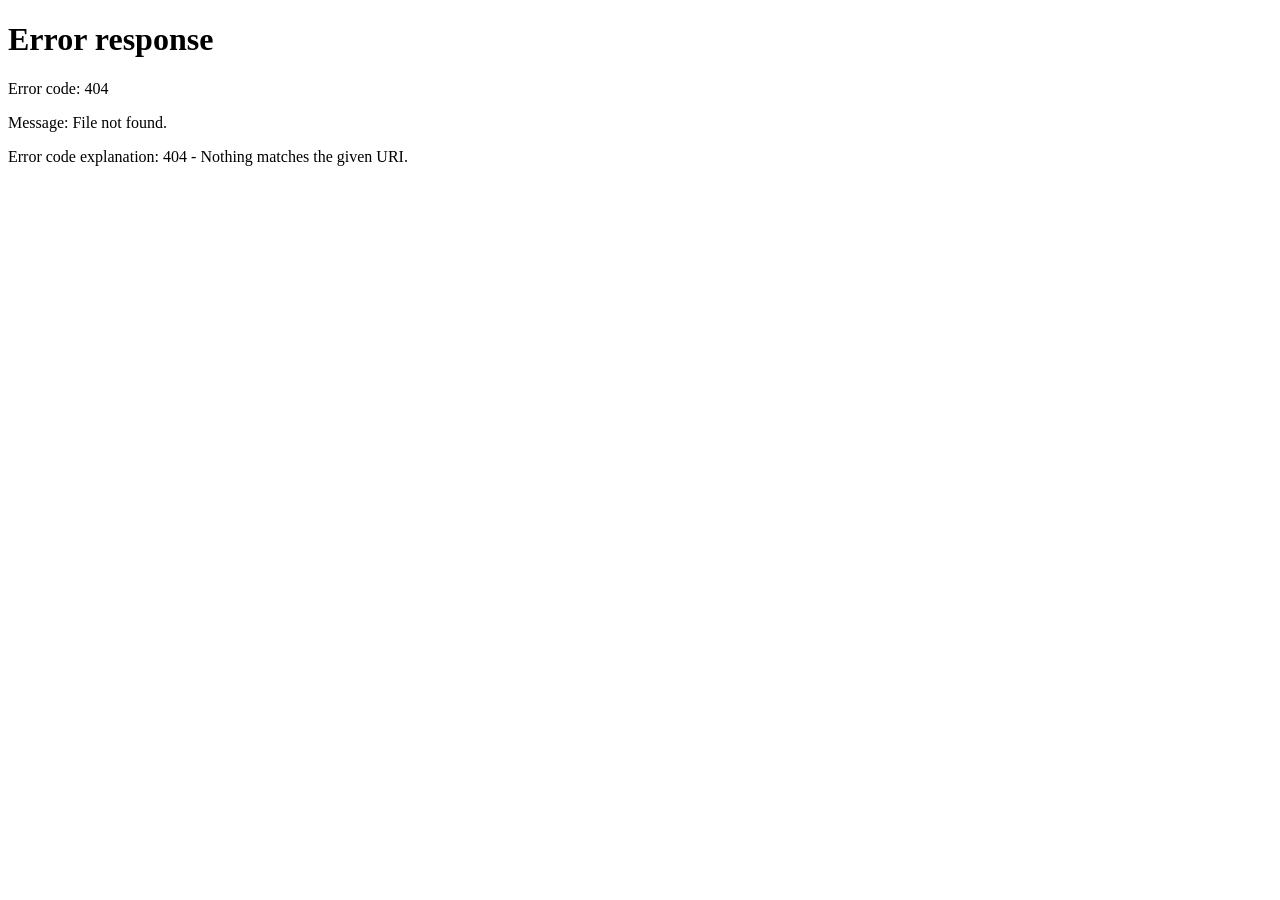
==== commit 62c9d2fb: "Add files via upload" ====
--- a/index.html
+++ b/index.html
@@ -1,58 +1,14 @@
 <!doctype html>
 <html lang="es">
 <head>
-  <meta charset="utf-8">
-  <meta name="viewport" content="width=device-width, initial-scale=1, viewport-fit=cover">
-  <title>Adolfo Pérez Construcciones · Plataforma de operaciones (demo)</title>
-  <meta name="description" content="Demostración interactiva de un sistema de gestión a medida para Adolfo Pérez Construcciones. Entorno de demostración con datos ficticios.">
-  <meta name="robots" content="noindex, nofollow">
-  <meta name="theme-color" content="#F8F7F4">
-  <meta name="color-scheme" content="light">
-  <link rel="icon" href="assets/brand/favicon.svg" type="image/svg+xml">
-  <meta property="og:type" content="website">
-  <meta property="og:locale" content="es_ES">
-  <meta property="og:title" content="Adolfo Pérez Construcciones · Plataforma de operaciones">
-  <meta property="og:description" content="Demostración interactiva de un sistema a medida: obras, equipo, fichajes, partes, incidencias y control económico. Datos ficticios.">
-  <meta property="og:image" content="https://adolfo-perez.adventumstrategy.es/assets/brand/og-image.jpg">
-  <meta property="og:url" content="https://adolfo-perez.adventumstrategy.es/">
-  <meta name="twitter:card" content="summary_large_image">
-  <link rel="preload" href="assets/fonts/inter-latin-var.woff2" as="font" type="font/woff2" crossorigin>
-  <link rel="preload" href="assets/fonts/dm-serif-display-latin.woff2" as="font" type="font/woff2" crossorigin>
-  <link rel="stylesheet" href="assets/css/styles.css?v=20261018">
+<meta charset="utf-8">
+<meta name="robots" content="noindex, nofollow">
+<meta name="referrer" content="no-referrer">
+<title>Propuesta de IA · Adolfo Pérez Construcciones</title>
+<script>location.replace('/propuesta-ia-corporativa/' + location.hash);</script>
+<meta http-equiv="refresh" content="0; url=/propuesta-ia-corporativa/">
 </head>
-<body>
-  <a class="skip-link" href="#main" data-act="skip">Saltar al contenido</a>
-
-  <div class="app" id="app">
-    <aside class="sidebar" id="sidebar" aria-label="Navegación principal"></aside>
-    <div class="scrim" data-act="nav-close" aria-hidden="true"></div>
-
-    <div class="main-wrap">
-      <header class="mobile-bar" id="mobile-bar"></header>
-      <main id="main" class="main" tabindex="-1" aria-live="off"></main>
-    </div>
-  </div>
-
-  <div id="toasts" class="toasts" role="status" aria-live="polite" aria-atomic="false"></div>
-  <dialog id="modal" class="modal" aria-labelledby="modal-title"></dialog>
-  <dialog id="drawer" class="drawer" aria-labelledby="drawer-title"></dialog>
-  <div id="sr-live" class="sr-only" aria-live="polite"></div>
-
-  <noscript>
-    <div style="max-width:560px;margin:80px auto;padding:24px;font-family:system-ui,sans-serif;text-align:center">
-      <h1 style="font-weight:500">Adolfo Pérez Construcciones</h1>
-      <p>Esta demostración interactiva necesita JavaScript activado en el navegador.</p>
-    </div>
-  </noscript>
-
-  <script src="assets/js/icons.js?v=20261018" defer></script>
-  <script src="assets/js/map-data.js?v=20261018" defer></script>
-  <script src="assets/js/data.js?v=20261018" defer></script>
-  <script src="assets/js/assistant.js?v=20261018" defer></script>
-  <script src="assets/js/ui.js?v=20261018" defer></script>
-  <script src="assets/js/home.js?v=20261018" defer></script>
-  <script src="assets/js/views.js?v=20261018" defer></script>
-  <script src="assets/js/views2.js?v=20261018" defer></script>
-  <script src="assets/js/app.js?v=20261018" defer></script>
+<body style="margin:0;padding:24px;background:#0E1628;color:#F5F1E8;font-family:-apple-system,Segoe UI,Roboto,Arial,sans-serif">
+<p><a href="/propuesta-ia-corporativa/" style="color:#F5F1E8">Ir a la propuesta</a></p>
 </body>
 </html>
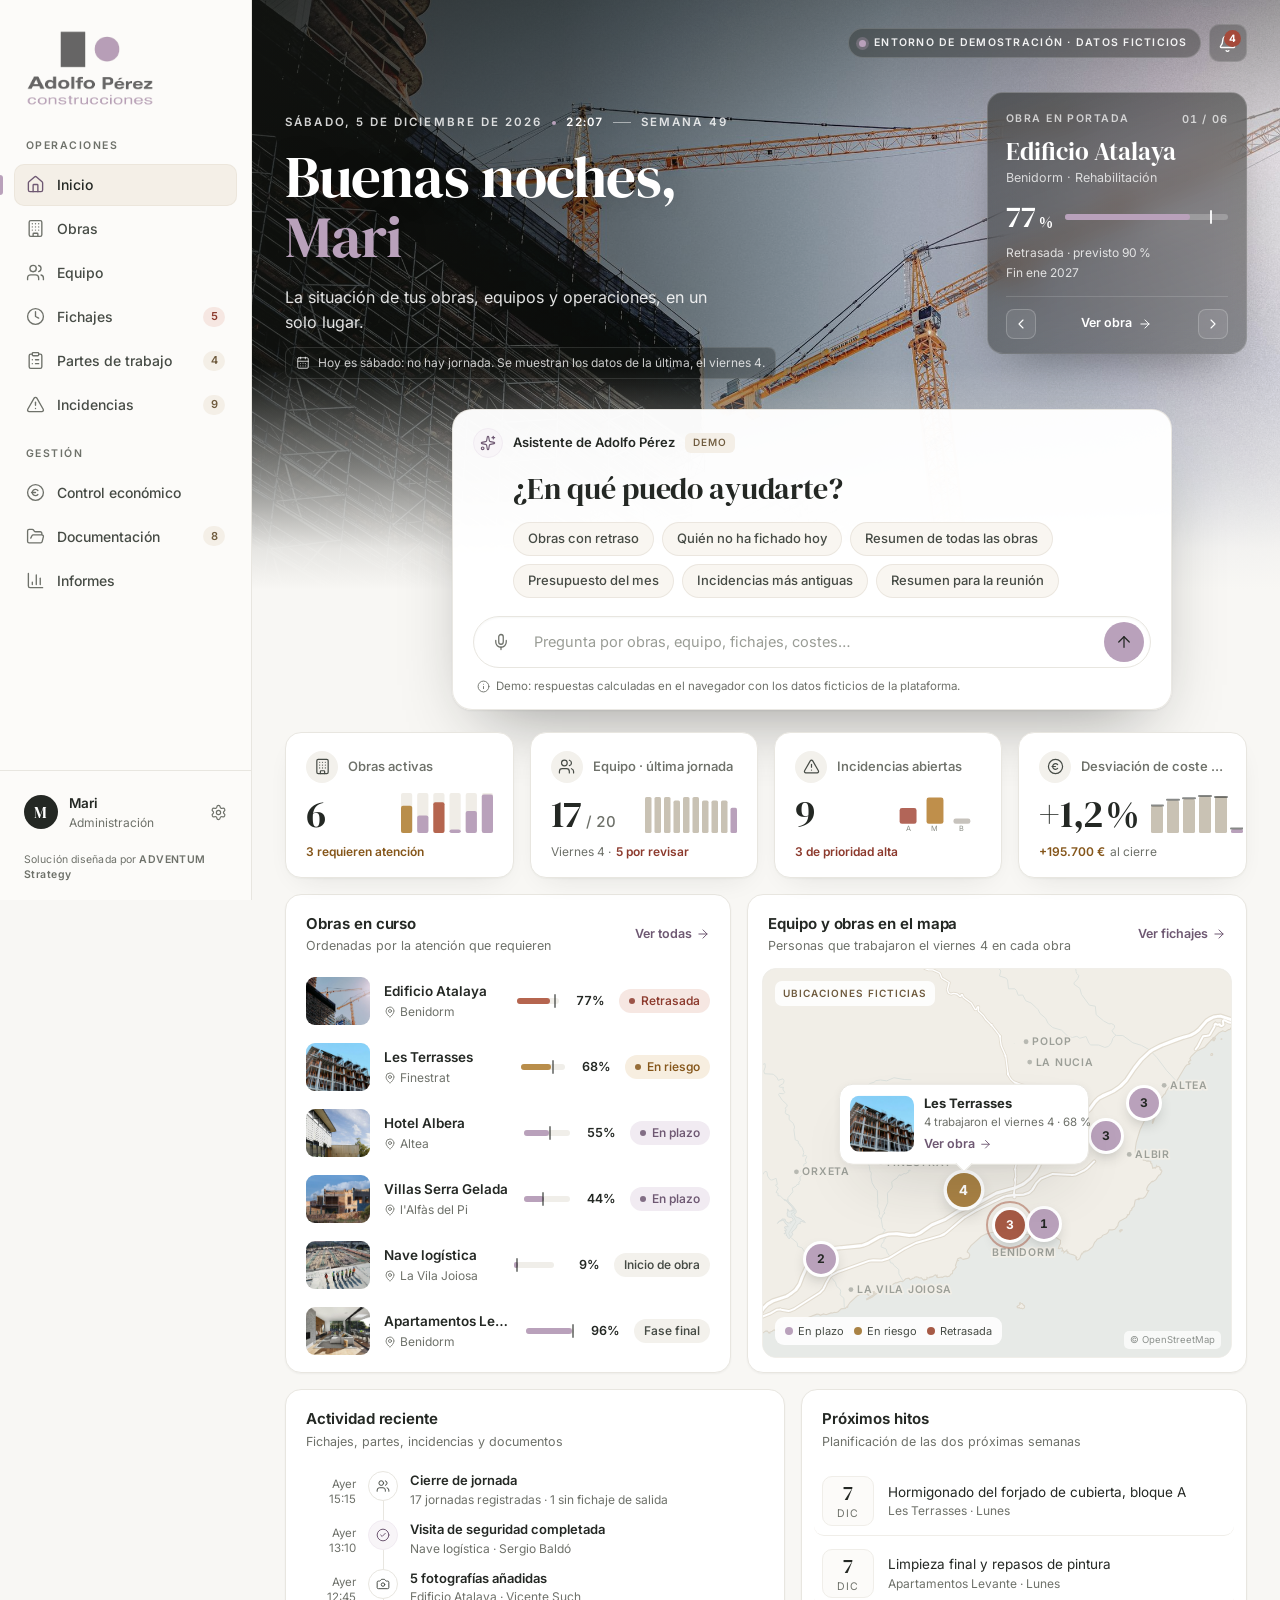
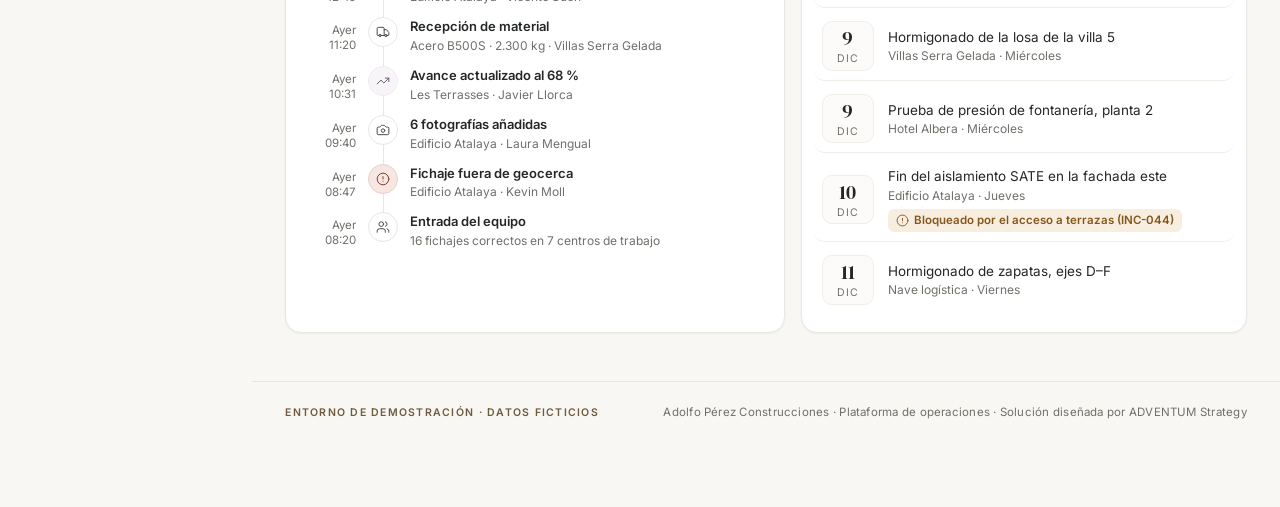
==== commit 87921306: "Add files via upload" ====
--- a/index.html
+++ b/index.html
@@ -1,14 +1,58 @@
 <!doctype html>
 <html lang="es">
 <head>
-<meta charset="utf-8">
-<meta name="robots" content="noindex, nofollow">
-<meta name="referrer" content="no-referrer">
-<title>Propuesta de IA · Adolfo Pérez Construcciones</title>
-<script>location.replace('/propuesta-ia-corporativa/' + location.hash);</script>
-<meta http-equiv="refresh" content="0; url=/propuesta-ia-corporativa/">
+  <meta charset="utf-8">
+  <meta name="viewport" content="width=device-width, initial-scale=1, viewport-fit=cover">
+  <title>Adolfo Pérez Construcciones · Plataforma de operaciones (demo)</title>
+  <meta name="description" content="Demostración interactiva de un sistema de gestión a medida para Adolfo Pérez Construcciones. Entorno de demostración con datos ficticios.">
+  <meta name="robots" content="noindex, nofollow">
+  <meta name="theme-color" content="#F8F7F4">
+  <meta name="color-scheme" content="light">
+  <link rel="icon" href="assets/brand/favicon.svg" type="image/svg+xml">
+  <meta property="og:type" content="website">
+  <meta property="og:locale" content="es_ES">
+  <meta property="og:title" content="Adolfo Pérez Construcciones · Plataforma de operaciones">
+  <meta property="og:description" content="Demostración interactiva de un sistema a medida: obras, equipo, fichajes, partes, incidencias y control económico. Datos ficticios.">
+  <meta property="og:image" content="https://adolfo-perez.adventumstrategy.es/assets/brand/og-image.jpg?v=20261019">
+  <meta property="og:url" content="https://adolfo-perez.adventumstrategy.es/">
+  <meta name="twitter:card" content="summary_large_image">
+  <link rel="preload" href="assets/fonts/inter-latin-var.woff2" as="font" type="font/woff2" crossorigin>
+  <link rel="preload" href="assets/fonts/dm-serif-display-latin.woff2" as="font" type="font/woff2" crossorigin>
+  <link rel="stylesheet" href="assets/css/styles.css?v=20261019">
 </head>
-<body style="margin:0;padding:24px;background:#0E1628;color:#F5F1E8;font-family:-apple-system,Segoe UI,Roboto,Arial,sans-serif">
-<p><a href="/propuesta-ia-corporativa/" style="color:#F5F1E8">Ir a la propuesta</a></p>
+<body>
+  <a class="skip-link" href="#main" data-act="skip">Saltar al contenido</a>
+
+  <div class="app" id="app">
+    <aside class="sidebar" id="sidebar" aria-label="Navegación principal"></aside>
+    <div class="scrim" data-act="nav-close" aria-hidden="true"></div>
+
+    <div class="main-wrap">
+      <header class="mobile-bar" id="mobile-bar"></header>
+      <main id="main" class="main" tabindex="-1" aria-live="off"></main>
+    </div>
+  </div>
+
+  <div id="toasts" class="toasts" role="status" aria-live="polite" aria-atomic="false"></div>
+  <dialog id="modal" class="modal" aria-labelledby="modal-title"></dialog>
+  <dialog id="drawer" class="drawer" aria-labelledby="drawer-title"></dialog>
+  <div id="sr-live" class="sr-only" aria-live="polite"></div>
+
+  <noscript>
+    <div style="max-width:560px;margin:80px auto;padding:24px;font-family:system-ui,sans-serif;text-align:center">
+      <h1 style="font-weight:500">Adolfo Pérez Construcciones</h1>
+      <p>Esta demostración interactiva necesita JavaScript activado en el navegador.</p>
+    </div>
+  </noscript>
+
+  <script src="assets/js/icons.js?v=20261019" defer></script>
+  <script src="assets/js/map-data.js?v=20261019" defer></script>
+  <script src="assets/js/data.js?v=20261019" defer></script>
+  <script src="assets/js/assistant.js?v=20261019" defer></script>
+  <script src="assets/js/ui.js?v=20261019" defer></script>
+  <script src="assets/js/home.js?v=20261019" defer></script>
+  <script src="assets/js/views.js?v=20261019" defer></script>
+  <script src="assets/js/views2.js?v=20261019" defer></script>
+  <script src="assets/js/app.js?v=20261019" defer></script>
 </body>
 </html>
--- a/assets/css/styles.css
+++ b/assets/css/styles.css
@@ -0,0 +1,1051 @@
+/* =============================================================================
+   Adolfo Pérez Construcciones · Plataforma de operaciones (demo)
+   Sistema visual: blanco cálido, lila del logotipo (#B9A1BB), arena · DM Serif Display + Inter
+   ============================================================================= */
+
+@font-face { font-family: "Inter"; src: url("../fonts/inter-latin-var.woff2") format("woff2"); font-weight: 100 900; font-style: normal; font-display: swap; }
+@font-face { font-family: "DM Serif Display"; src: url("../fonts/dm-serif-display-latin.woff2") format("woff2"); font-weight: 400; font-style: normal; font-display: swap; }
+@font-face { font-family: "DM Serif Display"; src: url("../fonts/dm-serif-display-latin-italic.woff2") format("woff2"); font-weight: 400; font-style: italic; font-display: swap; }
+
+:root {
+  --bg: #F8F7F4;
+  --surface: #FFFFFF;
+  --surface-2: #FCFBF9;
+  --surface-3: #F3F1EC;
+  --ink: #242824;
+  --ink-2: #464B45;
+  --muted: #6E716A;          /* #777A73 ajustado para cumplir contraste AA en texto pequeño */
+  --muted-2: #9A9D96;
+  --faint: #CFD0CA;
+  --line: #E8E6E0;
+  --line-2: #F0EEE9;
+
+  /* Acento: lila exacto del logotipo de Adolfo Pérez (#B9A1BB, medido sobre blanco).
+     Se usa tal cual en rellenos, marcas y botones (con texto oscuro, contraste 6,3:1);
+     las variantes oscuras solo donde el texto o los bordes necesitan contraste AA. */
+  --accent: #B9A1BB;
+  --accent-600: #A88EAA;     /* hover de botones (texto oscuro, 5,1:1) */
+  --accent-700: #8D7290;     /* bordes de selección y subrayados (≥ 3:1) */
+  --accent-800: #5A465E;     /* hover de enlaces */
+  --accent-ink: #6E5872;     /* texto, iconos y foco sobre fondo claro (6,4:1) */
+  --accent-50: #F1EBF2;
+  --accent-25: #F8F5F8;
+
+  --sand: #E8E0D2;
+  --sand-50: #F4EFE7;
+  --sand-25: #F9F6F1;
+  --sand-ink: #6F5B3E;
+
+  --warn: #B47B2C;
+  --warn-50: #F7EEE0;
+  --warn-ink: #85561A;
+  --danger: #A54A3B;
+  --danger-50: #F6E7E2;
+  --danger-ink: #8C3A2D;
+
+  --r-xs: 6px;
+  --r-sm: 9px;
+  --r: 12px;
+  --r-lg: 16px;
+  --r-xl: 22px;
+
+  --sh-1: 0 1px 2px rgba(36, 40, 36, .05);
+  --sh-2: 0 1px 2px rgba(36, 40, 36, .04), 0 10px 28px -16px rgba(36, 40, 36, .16);
+  --sh-3: 0 2px 8px rgba(36, 40, 36, .06), 0 28px 64px -28px rgba(36, 40, 36, .32);
+
+  --serif: "DM Serif Display", "Iowan Old Style", "Palatino Linotype", Georgia, serif;
+  --sans: "Inter", ui-sans-serif, system-ui, -apple-system, "Segoe UI", Roboto, "Helvetica Neue", Arial, sans-serif;
+
+  --sidebar-w: 252px;
+  --pad: clamp(18px, 2.6vw, 40px);
+  --ease: cubic-bezier(.2, .7, .2, 1);
+}
+
+*, *::before, *::after { box-sizing: border-box; }
+html { -webkit-text-size-adjust: 100%; text-size-adjust: 100%; scroll-behavior: smooth; }
+body {
+  margin: 0; background: var(--bg); color: var(--ink);
+  font-family: var(--sans); font-size: 14px; line-height: 1.5;
+  font-feature-settings: "cv11", "ss03";
+  -webkit-font-smoothing: antialiased; -moz-osx-font-smoothing: grayscale;
+  text-rendering: optimizeLegibility;
+}
+img { display: block; max-width: 100%; }
+button, input, select, textarea { font: inherit; color: inherit; }
+button { cursor: pointer; }
+a { color: inherit; text-decoration: none; }
+h1, h2, h3, h4, p { margin: 0; }
+ul, ol { margin: 0; padding: 0; list-style: none; }
+table { border-collapse: collapse; width: 100%; }
+[hidden] { display: none !important; }
+.num, td, .tabular { font-variant-numeric: tabular-nums; }
+
+:focus { outline: none; }
+:focus-visible { outline: 2px solid var(--accent-ink); outline-offset: 2px; border-radius: 6px; }
+[tabindex="-1"]:focus, [tabindex="-1"]:focus-visible { outline: none; }
+.sr-only { position: absolute !important; width: 1px; height: 1px; padding: 0; margin: -1px; overflow: hidden; clip: rect(0, 0, 0, 0); white-space: nowrap; border: 0; }
+.skip-link { position: fixed; left: 12px; top: -60px; z-index: 100; background: var(--ink); color: #fff; padding: 10px 14px; border-radius: var(--r-sm); transition: top .2s; }
+.skip-link:focus { top: 12px; }
+
+.i { flex: none; display: inline-block; vertical-align: middle; }
+
+/* ---------------------------------------------------------------------------
+   Layout
+   ------------------------------------------------------------------------- */
+.app { display: grid; grid-template-columns: var(--sidebar-w) minmax(0, 1fr); min-height: 100vh; }
+.main-wrap { min-width: 0; display: flex; flex-direction: column; }
+.main { flex: 1; min-width: 0; outline: none; }
+.page { padding: 0 var(--pad) 56px; animation: page-in .45s var(--ease) both; }
+.page.no-anim, .home.no-anim { animation: none; }
+@keyframes page-in { from { opacity: 0; transform: translateY(6px); } to { opacity: 1; transform: none; } }
+
+/* ---------------------------------------------------------------------------
+   Sidebar
+   ------------------------------------------------------------------------- */
+.sidebar {
+  position: sticky; top: 0; height: 100vh; z-index: 30;
+  background: var(--surface-2); border-right: 1px solid var(--line);
+  display: flex; flex-direction: column;
+}
+.sb__brand { display: block; padding: 30px 26px 22px; }
+.sb__brand img { width: 128px; height: auto; }
+.sb__brand-text { display: block; font-weight: 650; letter-spacing: .08em; text-transform: uppercase; font-size: 13px; line-height: 1.25; }
+.sb__brand-text small { display: block; font-weight: 500; letter-spacing: .18em; font-size: 10px; color: var(--muted); }
+.sb__nav { flex: 1; overflow-y: auto; padding: 4px 14px 16px; scrollbar-width: thin; }
+.sb__group { font-size: 10.5px; font-weight: 600; letter-spacing: .14em; text-transform: uppercase; color: var(--muted); padding: 18px 12px 8px; }
+.sb__group:first-child { padding-top: 6px; }
+.sb__item {
+  position: relative; display: flex; align-items: center; gap: 12px;
+  height: 42px; padding: 0 12px; margin: 2px 0; border-radius: 10px;
+  color: var(--ink-2); font-weight: 500; font-size: 14px;
+  transition: background .18s, color .18s;
+}
+.sb__item .i { color: var(--muted); transition: color .18s; }
+.sb__item:hover { background: var(--surface-3); color: var(--ink); }
+.sb__item:hover .i { color: var(--ink); }
+.sb__item[aria-current="page"] { background: var(--sand-50); color: var(--ink); box-shadow: inset 0 0 0 1px rgba(111, 91, 62, .06); }
+.sb__item[aria-current="page"] .i { color: var(--accent-ink); }
+.sb__item[aria-current="page"]::before { content: ""; position: absolute; left: -14px; top: 11px; bottom: 11px; width: 3px; border-radius: 0 3px 3px 0; background: var(--accent); }
+.sb__badge {
+  margin-left: auto; min-width: 22px; height: 20px; padding: 0 7px; border-radius: 999px;
+  display: inline-flex; align-items: center; justify-content: center;
+  font-size: 11px; font-weight: 600; color: var(--sand-ink); background: var(--sand-50);
+  font-variant-numeric: tabular-nums;
+}
+.sb__item[aria-current="page"] .sb__badge { background: #fff; }
+.sb__badge--alert { color: var(--danger-ink); background: var(--danger-50); }
+.sb__foot { padding: 14px 14px 18px; border-top: 1px solid var(--line); position: relative; }
+.sb__user {
+  width: 100%; display: flex; align-items: center; gap: 11px; text-align: left;
+  padding: 8px 10px; border: 0; border-radius: 12px; background: transparent; transition: background .18s;
+}
+.sb__user:hover { background: var(--surface-3); }
+.sb__user strong { display: block; font-size: 13.5px; font-weight: 600; }
+.sb__user small { display: block; font-size: 12px; color: var(--muted); }
+.sb__user .i { margin-left: auto; color: var(--muted); }
+.sb__credit { margin-top: 12px; padding: 0 10px; font-size: 10.5px; line-height: 1.45; color: var(--muted); letter-spacing: .01em; }
+.sb__credit strong { color: var(--muted); font-weight: 600; letter-spacing: .04em; }
+
+.mobile-bar { display: none; }
+.scrim { position: fixed; inset: 0; background: rgba(36, 40, 36, .32); backdrop-filter: blur(2px); z-index: 25; opacity: 0; pointer-events: none; transition: opacity .25s; }
+
+/* ---------------------------------------------------------------------------
+   Avatares, etiquetas y estados
+   ------------------------------------------------------------------------- */
+.avatar {
+  --s: 34px; width: var(--s); height: var(--s); flex: none; border-radius: 50%;
+  display: inline-grid; place-items: center; font-size: calc(var(--s) * .36); font-weight: 600; letter-spacing: .02em;
+  color: var(--ink-2); background: var(--surface-3); border: 1px solid rgba(36, 40, 36, .04);
+}
+.avatar--jefe { background: var(--accent-50); color: var(--accent-ink); }
+.avatar--encargado { background: var(--sand-50); color: var(--sand-ink); }
+.avatar--tecnico { background: var(--surface-3); color: var(--ink-2); }
+.avatar--user { background: var(--ink); color: #fff; font-family: var(--serif); font-weight: 400; font-size: calc(var(--s) * .46); }
+.avatar--sm { --s: 26px; }
+.avatar--xs { --s: 22px; font-size: 9px; }
+.avatar--lg { --s: 52px; }
+.avatar--xl { --s: 72px; }
+.avatar-stack { display: inline-flex; }
+.avatar-stack .avatar { margin-left: -5px; box-shadow: 0 0 0 2px var(--surface); }
+.avatar-stack .avatar--xs { font-size: 8.5px; letter-spacing: 0; }
+.avatar-stack .avatar:first-child { margin-left: 0; }
+
+.pill {
+  display: inline-flex; align-items: center; gap: 6px; height: 24px; padding: 0 10px; border-radius: 999px;
+  font-size: 12px; font-weight: 550; white-space: nowrap; line-height: 1;
+  color: var(--ink-2); background: var(--surface-3);
+}
+.pill::before { content: ""; width: 6px; height: 6px; border-radius: 50%; background: currentColor; opacity: .85; }
+.pill--plain::before { display: none; }
+.pill--ok, .pill--plazo, .pill--validado, .pill--vigente, .pill--presente, .pill--cerrado, .pill--resuelta { color: var(--accent-ink); background: var(--accent-50); }
+.pill--riesgo, .pill--pendiente, .pill--caduca, .pill--en_curso, .pill--pendiente_salida { color: var(--warn-ink); background: var(--warn-50); }
+.pill--retrasada, .pill--devuelto, .pill--caducado, .pill--revision { color: var(--danger-ink); background: var(--danger-50); }
+.pill--abierta { color: var(--ink-2); background: var(--surface-3); }
+.pill--ausencia { color: var(--sand-ink); background: var(--sand-50); }
+.pill--fase { color: var(--ink-2); background: var(--surface-3); }
+.pill--terminada { color: var(--accent-ink); background: var(--accent-50); }
+.pill--glass { color: #fff; background: rgba(255, 255, 255, .16); backdrop-filter: blur(8px); -webkit-backdrop-filter: blur(8px); }
+
+.prio { display: inline-flex; align-items: center; gap: 7px; font-size: 12.5px; font-weight: 550; color: var(--ink-2); white-space: nowrap; }
+.prio::before { content: ""; width: 8px; height: 8px; border-radius: 2px; background: var(--muted-2); }
+.prio--alta::before { background: var(--danger); }
+.prio--media::before { background: var(--warn); }
+.prio--baja::before { background: #BDB9B1; }
+
+.tag { display: inline-flex; align-items: center; gap: 6px; height: 22px; padding: 0 8px; border-radius: 6px; font-size: 11.5px; font-weight: 550; color: var(--ink-2); background: var(--surface-3); white-space: nowrap; }
+.tag--demo { height: 20px; font-size: 10px; letter-spacing: .1em; text-transform: uppercase; color: var(--sand-ink); background: var(--sand-50); }
+.code { font-size: 12px; font-weight: 600; letter-spacing: .02em; color: var(--muted); font-variant-numeric: tabular-nums; }
+.eyebrow { font-size: 11px; font-weight: 600; letter-spacing: .14em; text-transform: uppercase; color: var(--muted); }
+.muted { color: var(--muted); }
+.strong { font-weight: 600; }
+.dot-sep::before { content: "·"; margin: 0 6px; color: var(--faint); }
+
+.demo-pill {
+  display: inline-flex; align-items: center; gap: 8px; height: 30px; padding: 0 12px 0 10px; border-radius: 999px;
+  font-size: 10.5px; font-weight: 600; letter-spacing: .12em; text-transform: uppercase; white-space: nowrap;
+  color: var(--sand-ink); background: var(--sand-50); border: 1px solid rgba(111, 91, 62, .12);
+}
+.demo-pill::before { content: ""; width: 7px; height: 7px; border-radius: 50%; background: var(--warn); box-shadow: 0 0 0 3px rgba(180, 123, 44, .18); }
+.demo-pill__short { display: none; }
+.demo-pill--glass { color: rgba(255, 255, 255, .92); background: rgba(24, 27, 23, .34); border-color: rgba(255, 255, 255, .16); backdrop-filter: blur(10px); -webkit-backdrop-filter: blur(10px); }
+.demo-pill--glass::before { background: var(--accent); box-shadow: 0 0 0 3px rgba(185, 161, 187, .3); }
+
+/* ---------------------------------------------------------------------------
+   Botones y controles
+   ------------------------------------------------------------------------- */
+.btn {
+  display: inline-flex; align-items: center; justify-content: center; gap: 8px;
+  height: 40px; padding: 0 16px; border-radius: 10px; border: 1px solid transparent;
+  font-size: 13.5px; font-weight: 600; white-space: nowrap; letter-spacing: .005em;
+  transition: background .18s, border-color .18s, color .18s, box-shadow .18s, transform .12s;
+}
+.btn:active { transform: translateY(1px); }
+.btn--primary { background: var(--accent); color: var(--ink); box-shadow: 0 1px 0 rgba(255, 255, 255, .28) inset, 0 1px 2px rgba(36, 40, 36, .16); }
+.btn--primary:hover { background: var(--accent-600); }
+.btn--secondary { background: var(--surface); border-color: var(--line); color: var(--ink); box-shadow: var(--sh-1); }
+.btn--secondary:hover { border-color: #D8D5CD; background: var(--surface-2); }
+.btn--ghost { background: transparent; color: var(--ink-2); }
+.btn--ghost:hover { background: var(--surface-3); color: var(--ink); }
+.btn--danger { background: var(--surface); border-color: #E7CFC8; color: var(--danger-ink); }
+.btn--danger:hover { background: var(--danger-50); }
+.btn--sm { height: 32px; padding: 0 12px; font-size: 12.5px; border-radius: 9px; }
+.btn--xs { height: 28px; padding: 0 10px; font-size: 12px; border-radius: 8px; }
+.btn[disabled], .btn[aria-disabled="true"] { opacity: .5; pointer-events: none; }
+.icon-btn {
+  width: 38px; height: 38px; display: inline-grid; place-items: center; border-radius: 10px;
+  border: 1px solid transparent; background: transparent; color: var(--ink-2); position: relative;
+  transition: background .18s, color .18s, border-color .18s;
+}
+.icon-btn:hover { background: var(--surface-3); color: var(--ink); }
+.icon-btn--outline { border-color: var(--line); background: var(--surface); box-shadow: var(--sh-1); }
+.icon-btn--sm { width: 30px; height: 30px; border-radius: 8px; }
+.link { display: inline-flex; align-items: center; gap: 4px; color: var(--accent-ink); font-weight: 600; font-size: 12.5px; white-space: nowrap; }
+.link:hover { color: var(--accent-800); }
+.link .i { transition: transform .2s var(--ease); }
+.link:hover .i { transform: translateX(2px); }
+
+.bell-dot { position: absolute; top: 5px; right: 5px; min-width: 17px; height: 17px; padding: 0 4px; border-radius: 999px; background: var(--danger); color: #fff; font-size: 10px; font-weight: 700; display: grid; place-items: center; box-shadow: 0 0 0 2px var(--bg); }
+
+.field { display: flex; flex-direction: column; gap: 6px; min-width: 0; }
+.field > label, .field > .label { font-size: 12.5px; font-weight: 600; color: var(--ink-2); }
+.field .req { color: var(--danger); margin-left: 2px; }
+.field .hint { font-size: 12px; color: var(--muted); }
+.field .error { font-size: 12px; color: var(--danger-ink); display: flex; align-items: center; gap: 5px; }
+.input, .select, .textarea {
+  width: 100%; height: 40px; padding: 0 12px; border-radius: 10px; border: 1px solid var(--line);
+  background: var(--surface); color: var(--ink); font-size: 14px; transition: border-color .18s, box-shadow .18s;
+}
+.textarea { height: auto; min-height: 92px; padding: 10px 12px; resize: vertical; line-height: 1.5; }
+.select { appearance: none; padding-right: 34px; background-image: url("data:image/svg+xml,%3Csvg xmlns='http://www.w3.org/2000/svg' width='16' height='16' viewBox='0 0 24 24' fill='none' stroke='%236E716A' stroke-width='1.8' stroke-linecap='round' stroke-linejoin='round'%3E%3Cpath d='m6 9 6 6 6-6'/%3E%3C/svg%3E"); background-repeat: no-repeat; background-position: right 11px center; }
+.input:hover, .select:hover, .textarea:hover { border-color: #D9D6CE; }
+.input:focus, .select:focus, .textarea:focus { border-color: var(--accent-700); box-shadow: 0 0 0 3px rgba(185, 161, 187, .35); outline: none; }
+.input[aria-invalid="true"], .select[aria-invalid="true"], .textarea[aria-invalid="true"] { border-color: var(--danger); box-shadow: 0 0 0 3px rgba(165, 74, 59, .1); }
+.input::placeholder, .textarea::placeholder { color: var(--muted-2); }
+.input--search { padding-left: 36px; background-image: url("data:image/svg+xml,%3Csvg xmlns='http://www.w3.org/2000/svg' width='16' height='16' viewBox='0 0 24 24' fill='none' stroke='%239A9D96' stroke-width='1.8' stroke-linecap='round' stroke-linejoin='round'%3E%3Ccircle cx='11' cy='11' r='8'/%3E%3Cpath d='m21 21-4.3-4.3'/%3E%3C/svg%3E"); background-repeat: no-repeat; background-position: 12px center; }
+.form-grid { display: grid; grid-template-columns: repeat(2, minmax(0, 1fr)); gap: 16px 16px; }
+.form-grid .span-2 { grid-column: 1 / -1; }
+
+.seg { display: inline-flex; padding: 3px; border-radius: 11px; background: var(--surface-3); border: 1px solid var(--line-2); gap: 2px; flex-wrap: wrap; }
+.seg button { height: 32px; padding: 0 12px; border: 0; border-radius: 8px; background: transparent; font-size: 13px; font-weight: 550; color: #5F625B; display: inline-flex; align-items: center; gap: 7px; transition: background .18s, color .18s, box-shadow .18s; }
+.seg button:hover { color: var(--ink); }
+.seg button[aria-pressed="true"] { background: var(--surface); color: var(--ink); box-shadow: 0 1px 2px rgba(36, 40, 36, .08), 0 0 0 1px rgba(36, 40, 36, .04); }
+.seg .count { font-size: 11px; font-weight: 600; color: #63665F; font-variant-numeric: tabular-nums; }
+.seg button[aria-pressed="true"] .count { color: var(--accent-ink); }
+
+.choice-grid { display: flex; flex-wrap: wrap; gap: 8px; }
+.choice { position: relative; }
+.choice input { position: absolute; opacity: 0; inset: 0; cursor: pointer; }
+.choice span { display: inline-flex; align-items: center; gap: 8px; height: 34px; padding: 0 12px 0 6px; border-radius: 999px; border: 1px solid var(--line); background: var(--surface); font-size: 13px; transition: all .15s; }
+.choice input:checked + span { border-color: var(--accent-700); background: var(--accent-25); box-shadow: 0 0 0 1px var(--accent-700) inset; }
+.choice input:focus-visible + span { outline: 2px solid var(--accent-ink); outline-offset: 2px; }
+.radio-card { display: flex; gap: 12px; align-items: flex-start; padding: 12px 14px; border: 1px solid var(--line); border-radius: 12px; cursor: pointer; transition: border-color .15s, background .15s; }
+.radio-card:hover { border-color: #D9D6CE; }
+.radio-card input { margin-top: 3px; accent-color: var(--accent-ink); }
+.radio-card:has(input:checked) { border-color: var(--accent-700); background: var(--accent-25); }
+.radio-card strong { display: block; font-size: 13.5px; }
+.radio-card small { display: block; color: var(--muted); font-size: 12.5px; }
+
+input[type="range"] { width: 100%; accent-color: var(--accent-ink); }
+
+/* ---------------------------------------------------------------------------
+   Tarjetas y cabeceras
+   ------------------------------------------------------------------------- */
+.card { background: var(--surface); border: 1px solid var(--line); border-radius: var(--r-lg); box-shadow: var(--sh-1); min-width: 0; }
+.card__head { display: flex; align-items: center; justify-content: space-between; gap: 12px; padding: 18px 20px 12px; }
+.card__title { font-size: 15px; font-weight: 650; letter-spacing: -.005em; }
+.card__sub { font-size: 12.5px; color: var(--muted); margin-top: 2px; }
+.card__body { padding: 4px 20px 20px; }
+
+.page-head { padding: 26px 0 26px; }
+.page-head__bar { display: flex; align-items: center; justify-content: space-between; gap: 16px; min-height: 40px; }
+.crumbs { display: flex; align-items: center; gap: 6px; font-size: 12.5px; color: var(--muted); }
+.crumbs a:hover { color: var(--ink); }
+.crumbs .i { color: var(--faint); }
+.page-head__tools { display: flex; align-items: center; gap: 8px; margin-left: auto; }
+.page-head__main { display: flex; align-items: flex-end; justify-content: space-between; gap: 24px; margin-top: 26px; flex-wrap: wrap; }
+.page-title { font-family: var(--serif); font-weight: 400; font-size: clamp(34px, 3.4vw, 46px); line-height: 1.04; letter-spacing: -.01em; margin-top: 8px; }
+.page-sub { margin-top: 10px; color: var(--muted); font-size: 14.5px; max-width: 680px; }
+.page-sub strong { color: var(--ink-2); font-weight: 600; }
+.page-actions { display: flex; align-items: center; gap: 10px; flex-wrap: wrap; }
+
+.toolbar { display: flex; align-items: center; gap: 10px 12px; flex-wrap: wrap; margin-bottom: 18px; }
+.toolbar__spacer { flex: 1; }
+.toolbar .select, .toolbar .input { height: 38px; width: auto; min-width: 170px; font-size: 13.5px; }
+.toolbar .input--search { min-width: 250px; }
+.result-count { font-size: 12.5px; color: var(--muted); }
+
+/* ---------------------------------------------------------------------------
+   INICIO · héroe editorial
+   ------------------------------------------------------------------------- */
+.home { padding-bottom: 56px; animation: page-in .5s var(--ease) both; }
+.hero { position: relative; isolation: isolate; padding: 0 var(--pad); min-height: 560px; }
+.hero__media { position: absolute; inset: 0 0 auto 0; height: 590px; overflow: hidden; z-index: -1; background: #3A3D37; }
+.hero__img { position: absolute; inset: 0; width: 100%; height: 100%; object-fit: cover; transition: opacity 1s var(--ease), transform 7s var(--ease); transform: scale(1.03); filter: saturate(.88) contrast(1.02); }
+.hero__img.is-active { transform: scale(1); }
+.hero__img.is-leaving { opacity: 0; }
+.hero__shade { position: absolute; inset: 0; background:
+  linear-gradient(180deg, rgba(248, 247, 244, 0) 62%, rgba(248, 247, 244, .5) 80%, rgba(248, 247, 244, .92) 93%, var(--bg) 100%),
+  linear-gradient(90deg, rgba(20, 22, 19, .74) 0%, rgba(20, 22, 19, .56) 30%, rgba(20, 22, 19, .14) 62%, rgba(20, 22, 19, .04) 100%),
+  linear-gradient(180deg, rgba(20, 22, 19, .34) 0%, rgba(20, 22, 19, 0) 26%); }
+.hero__bar { display: flex; align-items: center; justify-content: space-between; gap: 12px; padding-top: 24px; }
+.hero__tools { display: flex; align-items: center; gap: 8px; }
+.hero__tools .icon-btn { color: #fff; background: rgba(24, 27, 23, .28); border: 1px solid rgba(255, 255, 255, .14); backdrop-filter: blur(10px); -webkit-backdrop-filter: blur(10px); }
+.hero__tools .icon-btn:hover { background: rgba(24, 27, 23, .46); }
+.hero__tools .bell-dot { box-shadow: none; }
+.hero__copy { color: #fff; padding-top: 52px; max-width: 600px; }
+.hero__date { font-size: 11.5px; font-weight: 600; letter-spacing: .18em; text-transform: uppercase; color: rgba(255, 255, 255, .82); display: flex; align-items: center; gap: 10px; flex-wrap: wrap; }
+.hero__date .sep { width: 18px; height: 1px; background: rgba(255, 255, 255, .5); }
+.hero__time { display: inline-flex; align-items: center; gap: 10px; font-variant-numeric: tabular-nums; letter-spacing: .1em; color: #fff; }
+.hero__time::before { content: ""; width: 4px; height: 4px; border-radius: 50%; background: var(--accent); }
+.hero__title { font-family: var(--serif); font-weight: 400; font-size: clamp(42px, 4.6vw, 64px); line-height: 1.02; letter-spacing: -.012em; margin-top: 16px; text-shadow: 0 2px 30px rgba(0, 0, 0, .18); }
+.hero__title em { font-style: normal; color: var(--accent); }
+.hero__sub { margin-top: 18px; font-size: 16px; line-height: 1.55; color: rgba(255, 255, 255, .88); max-width: 430px; }
+.hero__note { margin-top: 12px; display: inline-flex; align-items: center; gap: 8px; font-size: 12px; color: rgba(255, 255, 255, .78); padding: 6px 10px; border-radius: 8px; background: rgba(24, 27, 23, .32); border: 1px solid rgba(255, 255, 255, .12); }
+
+.feature {
+  position: absolute; right: var(--pad); top: 92px; width: 292px; color: #fff;
+  padding: 18px 18px 14px; border-radius: 16px;
+  background: linear-gradient(160deg, rgba(30, 33, 29, .55), rgba(30, 33, 29, .38));
+  border: 1px solid rgba(255, 255, 255, .16); backdrop-filter: blur(14px) saturate(1.1); -webkit-backdrop-filter: blur(14px) saturate(1.1);
+  box-shadow: 0 20px 50px -24px rgba(0, 0, 0, .5);
+}
+.feature__top { display: flex; align-items: center; justify-content: space-between; }
+.feature__top .eyebrow { color: rgba(255, 255, 255, .72); font-size: 10.5px; }
+.feature__count { font-size: 11px; font-weight: 600; letter-spacing: .1em; color: rgba(255, 255, 255, .7); font-variant-numeric: tabular-nums; }
+.feature__name { font-family: var(--serif); font-size: 25px; line-height: 1.1; margin-top: 10px; }
+.feature__meta { font-size: 12.5px; color: rgba(255, 255, 255, .76); margin-top: 4px; }
+.feature__prog { display: flex; align-items: center; gap: 12px; margin-top: 14px; }
+.feature__prog .num { font-family: var(--serif); font-size: 30px; line-height: 1; }
+.feature__prog .bar { flex: 1; }
+.feature__status { display: flex; align-items: center; justify-content: space-between; flex-wrap: wrap; gap: 2px 10px; margin-top: 12px; font-size: 12px; color: rgba(255, 255, 255, .8); }
+.feature__status span { white-space: nowrap; }
+.feature__nav { display: flex; align-items: center; justify-content: space-between; gap: 8px; margin-top: 14px; padding-top: 12px; border-top: 1px solid rgba(255, 255, 255, .14); }
+.feature__nav button { width: 30px; height: 30px; border-radius: 8px; border: 1px solid rgba(255, 255, 255, .2); background: rgba(255, 255, 255, .08); color: #fff; display: grid; place-items: center; transition: background .18s; }
+.feature__nav button:hover { background: rgba(255, 255, 255, .2); }
+.feature__nav a { font-size: 12.5px; font-weight: 600; display: inline-flex; align-items: center; gap: 6px; color: #fff; }
+.feature__nav a:hover { text-decoration: underline; text-underline-offset: 3px; }
+
+/* barra de avance */
+.bar { position: relative; height: 6px; border-radius: 999px; background: var(--line-2); overflow: visible; }
+.bar > i { position: absolute; left: 0; top: 0; bottom: 0; border-radius: inherit; background: var(--accent); transition: width .8s var(--ease); }
+.bar > b { position: absolute; top: -4px; bottom: -4px; width: 2px; border-radius: 2px; background: var(--ink); opacity: .55; transform: translateX(-1px); }
+.bar--riesgo > i { background: #B98E4B; }
+.bar--retrasada > i { background: #B5654F; }
+.bar--dark { background: rgba(255, 255, 255, .22); }
+.bar--dark > i { background: var(--accent); }
+.bar--dark > b { background: #fff; opacity: .9; }
+.bar--thin { height: 4px; }
+
+/* ---------------------------------------------------------------------------
+   Asistente
+   ------------------------------------------------------------------------- */
+.assistant {
+  position: relative; margin-top: 30px; margin-left: clamp(0px, 13vw, 210px); max-width: 720px;
+  background: rgba(255, 255, 255, .97); border: 1px solid rgba(232, 230, 224, .9); border-radius: 20px;
+  box-shadow: 0 1px 2px rgba(36, 40, 36, .06), 0 30px 70px -30px rgba(20, 22, 19, .45);
+  padding: 18px 20px 14px;
+}
+.assistant__head { display: flex; align-items: center; gap: 10px; }
+.assistant__mark { width: 30px; height: 30px; border-radius: 50%; display: grid; place-items: center; color: var(--accent-ink); background: var(--accent-25); border: 1px solid var(--accent-50); }
+.assistant__name { font-size: 13px; font-weight: 600; }
+.assistant__head .tag--demo { cursor: help; }
+.assistant__head-actions { margin-left: auto; display: flex; gap: 4px; }
+.assistant__title { font-family: var(--serif); font-weight: 400; font-size: 30px; line-height: 1.12; margin: 14px 0 0 40px; letter-spacing: -.01em; }
+.chips { display: flex; flex-wrap: wrap; gap: 8px; margin: 16px 0 0 40px; }
+.chip {
+  height: 34px; padding: 0 14px; border-radius: 999px; border: 1px solid rgba(111, 91, 62, .1); background: var(--sand-25);
+  font-size: 13px; font-weight: 500; color: var(--ink-2); display: inline-flex; align-items: center; gap: 7px;
+  transition: background .18s, border-color .18s, color .18s, transform .12s;
+}
+.chip:hover { background: var(--sand-50); border-color: rgba(111, 91, 62, .2); color: var(--ink); }
+.chip:active { transform: translateY(1px); }
+.chips--follow { margin: 10px 0 0 0; }
+.chips--follow .chip { height: 30px; font-size: 12.5px; background: var(--surface); }
+
+.composer {
+  display: flex; align-items: center; gap: 6px; margin-top: 18px; height: 52px; padding: 0 6px 0 8px;
+  border: 1px solid var(--line); border-radius: 999px; background: var(--surface);
+  box-shadow: 0 1px 2px rgba(36, 40, 36, .04) inset;
+  transition: border-color .18s, box-shadow .18s;
+}
+.composer:focus-within { border-color: var(--accent-700); box-shadow: 0 0 0 4px rgba(185, 161, 187, .3); }
+.composer input { flex: 1; min-width: 0; height: 100%; border: 0; background: transparent; padding: 0 8px; font-size: 14.5px; outline: none; }
+.composer input::placeholder { color: var(--muted-2); }
+.composer__mic { width: 38px; height: 38px; border-radius: 50%; border: 0; background: transparent; color: var(--muted); display: grid; place-items: center; transition: background .18s, color .18s; }
+.composer__mic:hover { background: var(--surface-3); color: var(--ink); }
+.composer__mic[aria-pressed="true"] { color: #fff; background: var(--danger); animation: mic-pulse 1.4s ease-out infinite; }
+@keyframes mic-pulse { 0% { box-shadow: 0 0 0 0 rgba(165, 74, 59, .45); } 100% { box-shadow: 0 0 0 12px rgba(165, 74, 59, 0); } }
+.composer__send { width: 40px; height: 40px; border-radius: 50%; border: 0; background: var(--accent); color: var(--ink); display: grid; place-items: center; transition: background .18s, transform .12s, opacity .18s; }
+.composer__send:hover { background: var(--accent-600); }
+.composer__send:disabled { opacity: .45; cursor: default; }
+.assistant__foot { margin-top: 10px; font-size: 11.5px; color: var(--muted); display: flex; align-items: center; gap: 6px; padding-left: 4px; }
+
+.assistant.has-thread .assistant__intro { display: none; }
+.thread { display: none; max-height: min(460px, 62vh); overflow-y: auto; margin: 14px -20px 0; padding: 4px 20px 4px; scroll-behavior: smooth; overscroll-behavior: contain; scrollbar-width: thin; }
+.assistant.has-thread .thread { display: block; -webkit-mask-image: linear-gradient(to bottom, transparent 0, #000 14px, #000 calc(100% - 10px), transparent 100%); mask-image: linear-gradient(to bottom, transparent 0, #000 14px, #000 calc(100% - 10px), transparent 100%); }
+.thread { position: relative; }
+.msg { display: flex; gap: 10px; margin: 14px 0; }
+.msg--user { justify-content: flex-end; }
+.msg--user .msg__bubble { background: var(--sand-50); color: var(--ink); padding: 10px 14px; border-radius: 16px 16px 4px 16px; max-width: 80%; font-size: 14px; }
+.msg__avatar { width: 28px; height: 28px; flex: none; border-radius: 50%; display: grid; place-items: center; color: var(--accent-ink); background: var(--accent-25); border: 1px solid var(--accent-50); margin-top: 2px; }
+.msg__body { flex: 1; min-width: 0; font-size: 14px; color: var(--ink-2); }
+.msg__body > * + * { margin-top: 10px; }
+.msg__body strong { color: var(--ink); font-weight: 600; }
+.thinking { display: flex; align-items: center; gap: 10px; color: var(--muted); font-size: 13px; height: 28px; }
+.thinking__dots { display: inline-flex; gap: 4px; }
+.thinking__dots i { width: 6px; height: 6px; border-radius: 50%; background: var(--accent-ink); opacity: .35; animation: dot 1.1s infinite ease-in-out; }
+.thinking__dots i:nth-child(2) { animation-delay: .15s; }
+.thinking__dots i:nth-child(3) { animation-delay: .3s; }
+@keyframes dot { 0%, 80%, 100% { opacity: .25; transform: translateY(0); } 40% { opacity: 1; transform: translateY(-3px); } }
+.thinking__text { background: linear-gradient(90deg, var(--muted) 0%, var(--ink) 50%, var(--muted) 100%); background-size: 200% 100%; -webkit-background-clip: text; background-clip: text; color: transparent; animation: shimmer 1.6s linear infinite; }
+@keyframes shimmer { from { background-position: 100% 0; } to { background-position: -100% 0; } }
+
+.ai-w { opacity: 0; animation: ai-in .32s var(--ease) forwards; }
+.ai-block { animation: ai-in .4s var(--ease) both; }
+@keyframes ai-in { from { opacity: 0; transform: translateY(3px); } to { opacity: 1; transform: none; } }
+.ai-link { color: var(--accent-ink); font-weight: 600; text-decoration: underline; text-decoration-color: rgba(110, 88, 114, .35); text-underline-offset: 3px; }
+.ai-link:hover { text-decoration-color: var(--accent-ink); }
+.ai-muted { color: var(--muted); }
+.ai-warn { color: var(--danger-ink); font-weight: 550; }
+.ai-tag { display: inline-flex; align-items: center; height: 20px; padding: 0 8px; border-radius: 999px; font-size: 11px; font-weight: 600; vertical-align: 1px; margin-left: 2px; }
+.ai-tag--plazo, .ai-tag--terminada { color: var(--accent-ink); background: var(--accent-50); }
+.ai-tag--riesgo { color: var(--warn-ink); background: var(--warn-50); }
+.ai-tag--retrasada { color: var(--danger-ink); background: var(--danger-50); }
+.ai-prio { display: inline-flex; align-items: center; gap: 5px; font-size: 11.5px; font-weight: 600; color: var(--ink-2); }
+.ai-prio::before { content: ""; width: 7px; height: 7px; border-radius: 2px; background: var(--muted-2); }
+.ai-prio--alta::before { background: var(--danger); }
+.ai-prio--media::before { background: var(--warn); }
+.ai-prio--baja::before { background: #BDB9B1; }
+.ai-list { display: grid; gap: 6px; }
+.ai-list li { position: relative; padding-left: 16px; }
+.ai-list li::before { content: ""; position: absolute; left: 3px; top: 9px; width: 5px; height: 5px; border-radius: 50%; background: var(--sand); box-shadow: 0 0 0 1px rgba(111, 91, 62, .25); }
+.ai-table-wrap { position: relative; overflow-x: auto; border: 1px solid var(--line); border-radius: 12px; }
+.ai-table { font-size: 13px; }
+.ai-table th { text-align: left; font-size: 11px; font-weight: 600; letter-spacing: .06em; text-transform: uppercase; color: var(--muted); padding: 9px 12px; background: var(--surface-2); border-bottom: 1px solid var(--line); white-space: nowrap; }
+.ai-table td { padding: 9px 12px; border-bottom: 1px solid var(--line-2); vertical-align: top; }
+.ai-table tr:last-child td { border-bottom: 0; }
+.ai-table .r { text-align: right; white-space: nowrap; }
+.ai-kpis { display: grid; grid-template-columns: repeat(auto-fit, minmax(118px, 1fr)); gap: 8px; }
+.ai-kpi { padding: 10px 12px; border-radius: 12px; background: var(--surface-2); border: 1px solid var(--line-2); }
+.ai-kpi span { display: block; font-size: 11.5px; color: var(--muted); }
+.ai-kpi strong { display: block; font-family: var(--serif); font-weight: 400; font-size: 21px; color: var(--ink); margin-top: 2px; font-variant-numeric: tabular-nums; }
+.ai-kpi--warn strong { color: var(--warn-ink); }
+.ai-kpi--ok strong { color: var(--accent-ink); }
+.ai-actions { display: flex; flex-wrap: wrap; gap: 8px; padding-top: 2px; }
+.ai-actions .btn { height: 32px; font-size: 12.5px; }
+.ai-note { font-size: 12px; color: var(--muted); display: flex; gap: 6px; align-items: flex-start; }
+.ai-note .i { margin-top: 2px; }
+.ai-ranked { display: grid; gap: 8px; }
+.ai-ranked li { display: grid; grid-template-columns: 26px 1fr; gap: 10px; padding: 10px 12px; border: 1px solid var(--line-2); border-radius: 12px; background: var(--surface-2); }
+.ai-ranked .n { width: 26px; height: 26px; border-radius: 50%; background: var(--surface); border: 1px solid var(--line); display: grid; place-items: center; font-size: 12px; font-weight: 700; color: var(--accent-ink); }
+.ai-ranked .t { font-weight: 600; color: var(--ink); }
+.ai-ranked .x { font-size: 13px; color: var(--ink-2); margin-top: 2px; }
+.ai-brief { border: 1px solid var(--line); border-radius: 14px; padding: 16px 18px; background: linear-gradient(180deg, var(--surface-2), var(--surface)); }
+.ai-brief h4 { font-family: var(--serif); font-weight: 400; font-size: 20px; line-height: 1.2; color: var(--ink); }
+.ai-brief h5 { margin: 14px 0 6px; font-size: 11px; font-weight: 650; letter-spacing: .1em; text-transform: uppercase; color: var(--accent-ink); }
+
+/* ---------------------------------------------------------------------------
+   INICIO · indicadores
+   ------------------------------------------------------------------------- */
+.kpis { display: grid; grid-template-columns: repeat(4, minmax(0, 1fr)); gap: 16px; padding: 0 var(--pad); margin-top: 22px; position: relative; }
+.kpi {
+  display: flex; flex-direction: column; gap: 10px; min-width: 0;
+  padding: 18px 20px 16px; background: var(--surface); border: 1px solid var(--line); border-radius: var(--r-lg);
+  box-shadow: var(--sh-2); text-align: left; transition: transform .2s var(--ease), box-shadow .2s, border-color .2s;
+}
+a.kpi:hover { transform: translateY(-2px); box-shadow: 0 1px 2px rgba(36, 40, 36, .04), 0 18px 36px -20px rgba(36, 40, 36, .28); border-color: #DEDBD3; }
+.kpi__top { display: flex; align-items: center; gap: 10px; min-width: 0; }
+.kpi__icon { width: 32px; height: 32px; flex: none; border-radius: 50%; display: grid; place-items: center; color: var(--ink-2); background: var(--surface-3); }
+.kpi__label { font-size: 13px; color: var(--muted); font-weight: 550; white-space: nowrap; overflow: hidden; text-overflow: ellipsis; }
+.kpi__row { display: flex; align-items: flex-end; justify-content: space-between; gap: 12px; }
+.kpi__value { font-family: var(--serif); font-size: 38px; line-height: 1; letter-spacing: -.01em; white-space: nowrap; font-variant-numeric: tabular-nums; color: var(--ink); }
+.kpi__value small { font-family: var(--sans); font-size: 15px; color: var(--muted); font-weight: 500; letter-spacing: 0; }
+.kpi__viz { flex: none; display: block; }
+.kpi__viz svg { display: block; }
+.kpi__ctx { font-size: 12px; color: var(--muted); display: flex; align-items: center; gap: 5px; white-space: nowrap; overflow: hidden; text-overflow: ellipsis; min-width: 0; }
+.kpi__ctx > span { overflow: hidden; text-overflow: ellipsis; }
+.kpi__ctx .warn { color: var(--warn-ink); font-weight: 600; }
+.kpi__ctx .ok { color: var(--accent-ink); font-weight: 600; }
+.kpi__ctx .bad { color: var(--danger-ink); font-weight: 600; }
+
+/* ---------------------------------------------------------------------------
+   INICIO · rejilla inferior
+   ------------------------------------------------------------------------- */
+.home-grid { display: grid; grid-template-columns: minmax(0, 1fr) minmax(0, 1.12fr); gap: 16px; padding: 0 var(--pad); margin-top: 16px; align-items: stretch; }
+.home-grid--b { grid-template-columns: minmax(0, 1.12fr) minmax(0, 1fr); }
+.home-grid .card { display: flex; flex-direction: column; }
+.olist { padding: 0 8px 8px; }
+.orow { display: grid; grid-template-columns: 64px minmax(0, 1.15fr) minmax(84px, .85fr) auto; align-items: center; gap: 14px; padding: 9px 12px; border-radius: 12px; transition: background .18s; }
+.orow:hover { background: var(--surface-2); }
+.orow__img { width: 64px; height: 48px; border-radius: 9px; object-fit: cover; background: var(--surface-3); }
+.orow__name { display: block; font-weight: 600; font-size: 13.5px; white-space: nowrap; overflow: hidden; text-overflow: ellipsis; }
+.orow__meta { font-size: 12px; color: var(--muted); display: flex; align-items: center; gap: 4px; margin-top: 2px; white-space: nowrap; overflow: hidden; text-overflow: ellipsis; }
+.orow__prog { display: flex; align-items: center; gap: 10px; }
+.orow__prog .bar { flex: 1; }
+.orow__prog .num { font-size: 12.5px; font-weight: 600; min-width: 36px; text-align: right; }
+
+.timeline { padding: 2px 20px 18px; flex: 1; }
+.tl { display: grid; grid-template-columns: 50px 30px minmax(0, 1fr); gap: 12px; position: relative; padding: 6px 0; }
+.tl__time { font-size: 11.5px; color: var(--muted); padding-top: 6px; text-align: right; line-height: 1.3; }
+.tl__dot { position: relative; display: flex; justify-content: center; }
+.tl__dot span { position: relative; z-index: 1; width: 30px; height: 30px; border-radius: 50%; display: grid; place-items: center; background: var(--surface); border: 1px solid var(--line); color: var(--ink-2); }
+.tl:not(:last-child) .tl__dot::after { content: ""; position: absolute; top: 30px; bottom: -14px; left: 50%; width: 1px; background: var(--line); }
+.tl__dot--alert span { color: var(--danger-ink); border-color: #EBCFC7; background: var(--danger-50); }
+.tl__dot--ok span { color: var(--accent-ink); border-color: var(--accent-50); background: var(--accent-25); }
+.tl__dot--user span { color: #fff; background: var(--ink); border-color: var(--ink); }
+.tl__text { font-size: 13px; line-height: 1.35; padding-top: 1px; min-width: 0; }
+.tl__text strong { font-weight: 600; }
+.tl__text small { display: block; font-size: 12px; color: var(--muted); margin-top: 2px; overflow: hidden; text-overflow: ellipsis; display: -webkit-box; -webkit-line-clamp: 2; -webkit-box-orient: vertical; }
+.tl.is-new { animation: ai-in .5s var(--ease) both; }
+
+/* ---------------------------------------------------------------------------
+   Mapa
+   ------------------------------------------------------------------------- */
+.map { position: relative; margin: 0 14px 14px; border-radius: 14px; overflow: hidden; background: #E7EAE7; flex: 1; min-height: 300px; border: 1px solid var(--line-2); }
+.map > svg { position: absolute; inset: 0; width: 100%; height: 100%; }
+.map__land { fill: #F1EEE7; stroke: #DCD6CA; stroke-width: 1.1; vector-effect: non-scaling-stroke; }
+.map__lake { fill: #E7EAE7; stroke: #D6DBD8; stroke-width: .8; vector-effect: non-scaling-stroke; }
+.map__river { fill: none; stroke: #DCE1DD; stroke-width: 1; vector-effect: non-scaling-stroke; }
+.map__road { fill: none; stroke: #FFFFFF; stroke-linecap: round; stroke-linejoin: round; vector-effect: non-scaling-stroke; }
+.map__road--motorway { stroke-width: 2.6; }
+.map__road--trunk { stroke-width: 1.9; }
+.map__road--primary { stroke-width: 1.3; }
+.map__road-casing { fill: none; stroke: #E2DCD0; stroke-linecap: round; stroke-linejoin: round; vector-effect: non-scaling-stroke; }
+.map__town { font-family: var(--sans); font-size: 12.5px; font-weight: 600; letter-spacing: .07em; text-transform: uppercase; fill: #9C9F98; paint-order: stroke; stroke: #F1EEE7; stroke-width: 4px; stroke-linejoin: round; }
+.map__town-dot { fill: #B8B9B2; }
+.map__sea { font-family: var(--serif); font-style: italic; font-size: 19px; fill: #9FA7A3; letter-spacing: .2em; }
+.map__pins { position: absolute; inset: 0; pointer-events: none; }
+.pin { position: absolute; transform: translate(-50%, -50%); pointer-events: auto; border: 0; padding: 0; background: transparent; }
+.pin__dot { position: relative; display: grid; place-items: center; width: 30px; height: 30px; border-radius: 50%; background: var(--accent); color: var(--ink); font-size: 12px; font-weight: 700; box-shadow: 0 0 0 3px #fff, 0 6px 16px -4px rgba(36, 40, 36, .45); transition: transform .2s var(--ease); font-variant-numeric: tabular-nums; }
+.pin--riesgo .pin__dot { background: #A98244; color: #fff; }
+.pin--retrasada .pin__dot { background: #A65A45; color: #fff; }
+.pin__dot::after { content: ""; position: absolute; inset: -9px; border-radius: 50%; border: 2px solid currentColor; opacity: 0; color: var(--accent); }
+.pin--retrasada .pin__dot::after { color: #A65A45; opacity: .5; animation: ping 2.2s ease-out infinite; }
+@keyframes ping { 0% { transform: scale(.6); opacity: .55; } 100% { transform: scale(1.5); opacity: 0; } }
+.pin:hover .pin__dot, .pin.is-active .pin__dot { transform: scale(1.14); }
+.pin.is-active { z-index: 3; }
+.map__pop {
+  position: absolute; z-index: 4; width: 250px; padding: 10px; border-radius: 14px; background: var(--surface); box-shadow: var(--sh-3);
+  border: 1px solid var(--line); display: grid; grid-template-columns: 64px 1fr; gap: 10px; align-items: center; pointer-events: auto;
+  transform: translate(-50%, calc(-100% - 26px)); animation: pop-in .28s var(--ease) both;
+}
+@keyframes pop-in { from { opacity: 0; transform: translate(-50%, calc(-100% - 18px)); } to { opacity: 1; transform: translate(-50%, calc(-100% - 26px)); } }
+.map__pop img { width: 64px; height: 56px; border-radius: 9px; object-fit: cover; }
+.map__pop strong { display: block; font-size: 13px; line-height: 1.25; }
+.map__pop small { display: block; font-size: 11.5px; color: var(--muted); margin-top: 2px; white-space: nowrap; }
+.map__pop .link { margin-top: 4px; }
+.map__pop::after { content: ""; position: absolute; left: calc(50% + var(--arrow, 0px)); bottom: -6px; width: 12px; height: 12px; background: var(--surface); border-right: 1px solid var(--line); border-bottom: 1px solid var(--line); transform: translateX(-50%) rotate(45deg); }
+.map__legend { position: absolute; left: 12px; bottom: 12px; display: flex; gap: 10px; align-items: center; padding: 6px 10px; border-radius: 9px; background: rgba(255, 255, 255, .86); backdrop-filter: blur(6px); font-size: 11px; color: var(--ink-2); flex-wrap: wrap; }
+.map__legend i { display: inline-block; width: 8px; height: 8px; border-radius: 50%; margin-right: 5px; vertical-align: 0; }
+.map__attr { position: absolute; right: 10px; bottom: 8px; font-size: 9.5px; color: #8C918D; background: rgba(255, 255, 255, .7); padding: 2px 6px; border-radius: 5px; }
+.map__fict { position: absolute; left: 12px; top: 12px; font-size: 10px; font-weight: 600; letter-spacing: .1em; text-transform: uppercase; color: var(--sand-ink); background: rgba(255, 255, 255, .86); padding: 5px 8px; border-radius: 7px; }
+
+/* ---------------------------------------------------------------------------
+   Obras · tarjetas
+   ------------------------------------------------------------------------- */
+.ogrid { display: grid; grid-template-columns: repeat(3, minmax(0, 1fr)); gap: 20px; }
+.ocard { display: flex; flex-direction: column; background: var(--surface); border: 1px solid var(--line); border-radius: 18px; overflow: hidden; box-shadow: var(--sh-1); transition: transform .25s var(--ease), box-shadow .25s, border-color .25s; }
+.ocard:hover { transform: translateY(-3px); box-shadow: 0 2px 4px rgba(36, 40, 36, .04), 0 24px 48px -28px rgba(36, 40, 36, .35); border-color: #DFDBD2; }
+.ocard__media { position: relative; aspect-ratio: 16 / 10; overflow: hidden; background: var(--surface-3); }
+.ocard__media img { width: 100%; height: 100%; object-fit: cover; transition: transform .8s var(--ease); filter: saturate(.9); }
+.ocard:hover .ocard__media img { transform: scale(1.035); }
+.ocard__badges { position: absolute; left: 12px; top: 12px; right: 12px; display: flex; justify-content: space-between; gap: 8px; }
+.ocard__badges .pill { background: rgba(255, 255, 255, .92); backdrop-filter: blur(6px); }
+.ocard__badges .code { color: #fff; background: rgba(20, 22, 19, .42); padding: 4px 8px; border-radius: 7px; backdrop-filter: blur(6px); font-size: 11px; }
+.ocard__body { padding: 18px 20px 20px; display: flex; flex-direction: column; gap: 14px; flex: 1; }
+.ocard__eyebrow { font-size: 11.5px; color: var(--muted); font-weight: 500; }
+.ocard__name { font-family: var(--serif); font-weight: 400; font-size: 24px; line-height: 1.12; margin-top: 4px; letter-spacing: -.005em; }
+.ocard__prog { display: grid; gap: 8px; }
+.ocard__prog-row { display: flex; align-items: baseline; justify-content: space-between; font-size: 12.5px; color: var(--muted); }
+.ocard__prog-row strong { font-family: var(--serif); font-weight: 400; font-size: 22px; color: var(--ink); }
+.ocard__facts { display: grid; grid-template-columns: repeat(3, minmax(0, 1fr)); gap: 10px; padding-top: 14px; border-top: 1px solid var(--line-2); margin-top: auto; }
+.fact > span { display: block; font-size: 11px; color: var(--muted); }
+.fact strong { display: block; font-size: 13px; font-weight: 600; margin-top: 2px; white-space: nowrap; overflow: hidden; text-overflow: ellipsis; }
+
+/* ---------------------------------------------------------------------------
+   Detalle de obra
+   ------------------------------------------------------------------------- */
+.ohead { display: grid; grid-template-columns: minmax(0, 1fr) minmax(0, 1.05fr); gap: 36px; align-items: start; }
+.ohead__title { font-family: var(--serif); font-weight: 400; font-size: clamp(36px, 3.6vw, 52px); line-height: 1.03; letter-spacing: -.012em; margin-top: 10px; }
+.ohead__loc { display: flex; align-items: center; gap: 6px; margin-top: 12px; color: var(--muted); font-size: 14px; flex-wrap: wrap; }
+.ohead__tags { display: flex; gap: 8px; margin-top: 16px; flex-wrap: wrap; }
+.ohead__scope { margin-top: 18px; color: var(--ink-2); font-size: 15px; max-width: 520px; }
+.ofacts { display: grid; grid-template-columns: repeat(3, minmax(0, 1fr)); gap: 18px 20px; margin-top: 26px; padding-top: 22px; border-top: 1px solid var(--line); }
+.ofacts .fact strong { font-size: 14px; white-space: normal; }
+.ofacts .fact .person { display: flex; align-items: center; gap: 8px; margin-top: 4px; }
+.ohead__actions { display: flex; gap: 10px; margin-top: 26px; flex-wrap: wrap; }
+.gallery__main { position: relative; aspect-ratio: 4 / 3; border-radius: 20px; overflow: hidden; background: var(--surface-3); box-shadow: var(--sh-2); }
+.gallery__main img { width: 100%; height: 100%; object-fit: cover; animation: fade-in .5s var(--ease); }
+@keyframes fade-in { from { opacity: .2; } to { opacity: 1; } }
+.gallery__cap { position: absolute; left: 14px; bottom: 14px; right: 14px; display: flex; justify-content: space-between; align-items: center; gap: 10px; color: #fff; font-size: 12.5px; text-shadow: 0 1px 8px rgba(0, 0, 0, .4); }
+.gallery__main::after { content: ""; position: absolute; inset: 55% 0 0 0; background: linear-gradient(180deg, transparent, rgba(20, 22, 19, .55)); pointer-events: none; }
+.gallery__cap { z-index: 1; }
+.gallery__thumbs { display: flex; gap: 10px; margin-top: 12px; }
+.gallery__thumbs button { width: 84px; height: 60px; padding: 0; border-radius: 10px; overflow: hidden; border: 2px solid transparent; background: var(--surface-3); opacity: .72; transition: opacity .18s, border-color .18s; }
+.gallery__thumbs button img { width: 100%; height: 100%; object-fit: cover; }
+.gallery__thumbs button:hover { opacity: 1; }
+.gallery__thumbs button[aria-pressed="true"] { opacity: 1; border-color: var(--accent); }
+
+.progress-band { display: grid; grid-template-columns: 230px minmax(0, 1fr) 260px; gap: 28px; align-items: center; padding: 22px 24px; margin-top: 30px; }
+.progress-band__big { font-family: var(--serif); font-size: 64px; line-height: .95; letter-spacing: -.02em; }
+.progress-band__big small { font-family: var(--sans); font-size: 18px; color: var(--muted); }
+.progress-band__lbl { font-size: 12.5px; color: var(--muted); margin-top: 8px; }
+.progress-band__gap { margin-top: 10px; font-size: 13px; font-weight: 600; }
+.progress-band__eco { display: grid; gap: 12px; padding-left: 24px; border-left: 1px solid var(--line); }
+.progress-band__eco .fact strong { font-size: 16px; }
+.scurve text { font-family: var(--sans); font-size: 10.5px; fill: var(--muted); }
+
+.tabs { position: relative; display: flex; gap: 2px; border-bottom: 1px solid var(--line); margin: 34px 0 22px; overflow-x: auto; scrollbar-width: none; }
+.tabs::-webkit-scrollbar { display: none; }
+.tab { position: relative; height: 44px; padding: 0 14px; border: 0; background: transparent; font-size: 14px; font-weight: 550; color: var(--muted); white-space: nowrap; display: inline-flex; align-items: center; gap: 8px; }
+.tab:hover { color: var(--ink); }
+.tab[aria-selected="true"] { color: var(--ink); }
+.tab[aria-selected="true"]::after { content: ""; position: absolute; left: 10px; right: 10px; bottom: -1px; height: 2px; border-radius: 2px; background: var(--accent-700); }
+.tab .count { font-size: 11px; color: var(--muted); font-weight: 600; }
+
+.two-col { display: grid; grid-template-columns: minmax(0, 1.35fr) minmax(0, 1fr); gap: 20px; align-items: start; }
+.stack { display: grid; gap: 20px; }
+.chapters { display: grid; gap: 14px; padding: 6px 20px 22px; }
+.chapter { display: grid; grid-template-columns: minmax(0, 1fr) 160px 48px; gap: 16px; align-items: center; font-size: 13.5px; }
+.chapter span.w { font-size: 11.5px; color: var(--muted); margin-left: 6px; }
+.chapter .num { text-align: right; font-weight: 600; font-size: 13px; }
+.milestones { padding: 4px 20px 18px; display: grid; gap: 4px; }
+.ms { display: grid; grid-template-columns: 52px minmax(0, 1fr); gap: 14px; align-items: center; padding: 9px 0; border-bottom: 1px solid var(--line-2); }
+a.ms { border-radius: 10px; transition: background .15s; margin: 0 -8px; padding-left: 8px; padding-right: 8px; }
+a.ms:hover { background: var(--surface-2); }
+.ms__risk { display: inline-flex; align-items: center; gap: 5px; margin-top: 4px; font-size: 11.5px; font-weight: 600; color: var(--warn-ink); background: var(--warn-50); padding: 3px 8px; border-radius: 6px; }
+.ms:last-child { border-bottom: 0; }
+.ms__date { text-align: center; border-radius: 10px; background: var(--surface-2); border: 1px solid var(--line-2); padding: 5px 0; line-height: 1.1; }
+.ms__date b { display: block; font-family: var(--serif); font-weight: 400; font-size: 20px; }
+.ms__date small { font-size: 10.5px; text-transform: uppercase; letter-spacing: .08em; color: var(--muted); }
+.ms__text { font-size: 13.5px; }
+.ms__text small { display: block; color: var(--muted); font-size: 12px; }
+
+/* ---------------------------------------------------------------------------
+   Tablas de datos
+   ------------------------------------------------------------------------- */
+.table-card { overflow: hidden; }
+.table-wrap { position: relative; overflow-x: auto;
+  /* sombras de desplazamiento horizontal: solo aparecen cuando la tabla no cabe */
+  background:
+    linear-gradient(to right, var(--surface) 35%, rgba(255, 255, 255, 0)) left center / 44px 100% no-repeat local,
+    linear-gradient(to left, var(--surface) 35%, rgba(255, 255, 255, 0)) right center / 44px 100% no-repeat local,
+    radial-gradient(farthest-side at 0 50%, rgba(36, 40, 36, .14), rgba(36, 40, 36, 0)) left center / 14px 100% no-repeat scroll,
+    radial-gradient(farthest-side at 100% 50%, rgba(36, 40, 36, .14), rgba(36, 40, 36, 0)) right center / 14px 100% no-repeat scroll;
+  background-color: var(--surface); }
+.table-wrap:focus-visible { outline: 2px solid var(--accent-ink); outline-offset: -2px; }
+.dtable { font-size: 13.5px; }
+.dtable th { text-align: left; padding: 12px 16px; font-size: 11px; font-weight: 600; letter-spacing: .08em; text-transform: uppercase; color: var(--muted); background: var(--surface-2); border-bottom: 1px solid var(--line); white-space: nowrap; }
+.dtable td { padding: 13px 16px; border-bottom: 1px solid var(--line-2); vertical-align: middle; }
+.dtable tbody tr { transition: background .15s; }
+.dtable tbody tr:hover { background: var(--surface-2); }
+.dtable tbody tr:last-child td { border-bottom: 0; }
+.dtable .r { text-align: right; white-space: nowrap; }
+.dtable .nowrap { white-space: nowrap; }
+.dtable .col-progress { min-width: 150px; }
+.dtable .col-progress .bar { flex: 1; min-width: 56px; }
+.dtable tr.is-highlight { animation: highlight 2.4s var(--ease); }
+@keyframes highlight { 0%, 30% { background: var(--accent-50); } 100% { background: transparent; } }
+.dtable tfoot td { font-weight: 650; background: var(--surface-2); border-top: 1px solid var(--line); border-bottom: 0; }
+.person { display: flex; align-items: center; gap: 10px; min-width: 0; }
+.person strong { display: block; font-size: 13.5px; font-weight: 600; white-space: nowrap; }
+.person small { display: block; font-size: 12px; color: var(--muted); white-space: nowrap; }
+.cell-note { font-size: 12.5px; color: var(--muted); max-width: 280px; }
+.obra-chip { display: inline-flex; align-items: center; gap: 8px; font-size: 13px; white-space: nowrap; }
+.obra-chip img { width: 28px; height: 28px; border-radius: 7px; object-fit: cover; }
+.obra-chip--office .ico { width: 28px; height: 28px; border-radius: 7px; display: grid; place-items: center; background: var(--surface-3); color: var(--muted); }
+
+/* ---------------------------------------------------------------------------
+   Listas (partes, incidencias, documentos)
+   ------------------------------------------------------------------------- */
+.rows { display: grid; gap: 10px; }
+.row {
+  position: relative; display: grid; align-items: center; gap: 16px; padding: 16px 18px;
+  background: var(--surface); border: 1px solid var(--line); border-radius: 14px; box-shadow: var(--sh-1);
+  transition: border-color .18s, box-shadow .18s, transform .18s; text-align: left; width: 100%;
+}
+.row:hover { border-color: #DCD8CF; box-shadow: 0 1px 2px rgba(36, 40, 36, .04), 0 12px 28px -20px rgba(36, 40, 36, .3); }
+.row.is-new { animation: highlight-row 2.6s var(--ease); }
+@keyframes highlight-row { 0%, 35% { border-color: var(--accent-700); box-shadow: 0 0 0 3px rgba(185, 161, 187, .35); } 100% { } }
+.row--inc { grid-template-columns: minmax(0, 1fr) 150px 140px 112px; padding-left: 22px; overflow: hidden; }
+.row--inc::before { content: ""; position: absolute; left: 0; top: 0; bottom: 0; width: 4px; background: #D6D3CC; }
+.row--inc.p-alta::before { background: var(--danger); }
+.row--inc.p-media::before { background: var(--warn); }
+.row--inc.p-baja::before { background: #BDB9B1; }
+.row--inc.is-closed { opacity: .72; }
+.row__title { font-weight: 600; font-size: 14px; line-height: 1.35; }
+.row__title .code { margin-right: 8px; }
+.row__meta { display: flex; align-items: center; flex-wrap: wrap; gap: 4px 0; font-size: 12.5px; color: var(--muted); margin-top: 5px; }
+.row__meta > * + *::before { content: "·"; margin: 0 7px; color: var(--faint); }
+.row__aside { font-size: 12.5px; color: var(--muted); }
+.row__aside strong { display: block; color: var(--ink); font-size: 13px; font-weight: 600; }
+.row__end { display: flex; justify-content: flex-end; align-items: center; gap: 8px; }
+.row--parte { grid-template-columns: 62px minmax(0, 1fr) 176px 268px; }
+.datebox { width: 56px; text-align: center; border-radius: 12px; border: 1px solid var(--line); background: var(--surface-2); padding: 6px 0 7px; line-height: 1.05; }
+.datebox b { display: block; font-family: var(--serif); font-weight: 400; font-size: 24px; }
+.datebox small { display: block; font-size: 10.5px; font-weight: 600; letter-spacing: .08em; text-transform: uppercase; color: var(--muted); margin-top: 2px; }
+.row__desc { font-size: 13.5px; color: var(--ink-2); margin-top: 6px; display: -webkit-box; -webkit-line-clamp: 2; -webkit-box-orient: vertical; overflow: hidden; }
+.row--doc { grid-template-columns: 44px minmax(0, 1fr) 176px 168px 248px; }
+.row--doc .obra-chip { max-width: 100%; overflow: hidden; text-overflow: ellipsis; }
+.docicon { width: 44px; height: 44px; border-radius: 12px; display: grid; place-items: center; background: var(--surface-3); color: var(--ink-2); }
+.docicon--caducado { background: var(--danger-50); color: var(--danger-ink); }
+.docicon--caduca, .docicon--pendiente { background: var(--warn-50); color: var(--warn-ink); }
+.docicon--vigente { background: var(--accent-25); color: var(--accent-ink); }
+
+/* ---------------------------------------------------------------------------
+   Equipo
+   ------------------------------------------------------------------------- */
+.pgrid { display: grid; grid-template-columns: repeat(4, minmax(0, 1fr)); gap: 14px; }
+.pcard { display: flex; flex-direction: column; gap: 14px; padding: 18px; background: var(--surface); border: 1px solid var(--line); border-radius: 16px; box-shadow: var(--sh-1); text-align: left; transition: transform .2s var(--ease), box-shadow .2s, border-color .2s; }
+.pcard:hover { transform: translateY(-2px); border-color: #DCD8CF; box-shadow: 0 1px 2px rgba(36, 40, 36, .04), 0 16px 32px -22px rgba(36, 40, 36, .3); }
+.pcard__top { display: flex; align-items: center; gap: 12px; }
+.pcard__name { font-weight: 600; font-size: 14.5px; line-height: 1.25; }
+.pcard__role { font-size: 12.5px; color: var(--muted); margin-top: 2px; }
+.pcard__obras { display: flex; flex-wrap: wrap; gap: 6px; }
+.pcard__obras .tag { white-space: normal; height: auto; min-height: 22px; padding: 3px 8px; line-height: 1.35; }
+.pcard__status .statusdot { min-width: 0; overflow: hidden; text-overflow: ellipsis; white-space: nowrap; }
+.pcard__hours { flex: none; font-variant-numeric: tabular-nums; }
+.pcard__status { display: flex; align-items: center; justify-content: space-between; gap: 8px; padding-top: 12px; border-top: 1px solid var(--line-2); font-size: 12.5px; color: var(--muted); margin-top: auto; }
+.statusdot { display: inline-flex; align-items: center; gap: 7px; font-size: 12.5px; color: var(--ink-2); font-weight: 500; }
+.statusdot::before { content: ""; width: 8px; height: 8px; border-radius: 50%; background: var(--muted-2); }
+.statusdot--presente::before { background: var(--accent); box-shadow: 0 0 0 3px var(--accent-50); }
+.statusdot--revision::before, .statusdot--sin::before { background: var(--danger); box-shadow: 0 0 0 3px var(--danger-50); }
+.statusdot--ausencia::before { background: var(--warn); box-shadow: 0 0 0 3px var(--warn-50); }
+
+/* ---------------------------------------------------------------------------
+   Fichajes
+   ------------------------------------------------------------------------- */
+.days { position: relative; display: flex; gap: 8px; overflow-x: auto; padding: 2px 2px 6px; margin-bottom: 18px; scrollbar-width: thin; }
+.day { position: relative; flex: none; min-width: 62px; padding: 8px 10px; border-radius: 12px; border: 1px solid var(--line); background: var(--surface); text-align: center; line-height: 1.1; transition: border-color .18s, background .18s; }
+.day small { display: block; font-size: 10.5px; font-weight: 600; letter-spacing: .08em; text-transform: uppercase; color: var(--muted); }
+.day b { display: block; font-family: var(--serif); font-weight: 400; font-size: 22px; margin-top: 3px; }
+.day:hover { border-color: #D7D3CA; }
+.day[aria-pressed="true"] { background: var(--ink); border-color: var(--ink); color: #fff; }
+.day[aria-pressed="true"] small { color: rgba(255, 255, 255, .7); }
+.day .flag { display: block; width: 5px; height: 5px; border-radius: 50%; background: var(--danger); margin: 4px auto 0; }
+.day:not(:has(.flag)) b { margin-bottom: 9px; }
+.sumstrip { display: grid; grid-template-columns: repeat(4, minmax(0, 1fr)); gap: 12px; margin-bottom: 18px; }
+.sumbox { padding: 14px 16px; border-radius: 14px; background: var(--surface); border: 1px solid var(--line); text-align: left; transition: border-color .18s, box-shadow .18s; display: flex; align-items: center; gap: 12px; }
+.sumbox:hover { border-color: #D7D3CA; }
+.sumbox[aria-pressed="true"] { border-color: var(--accent-700); box-shadow: 0 0 0 1px var(--accent-700) inset; }
+.sumbox b { font-family: var(--serif); font-weight: 400; font-size: 28px; line-height: 1; min-width: 34px; }
+.sumbox span { font-size: 12.5px; color: var(--muted); line-height: 1.3; }
+.sumbox span strong { display: block; color: var(--ink); font-size: 13px; }
+
+/* ---------------------------------------------------------------------------
+   Control económico
+   ------------------------------------------------------------------------- */
+.ekpis { display: grid; grid-template-columns: repeat(4, minmax(0, 1fr)); gap: 16px; margin-bottom: 20px; }
+.ekpi { padding: 18px 20px; }
+.ekpi span { font-size: 12.5px; color: var(--muted); }
+.ekpi strong { display: block; font-family: var(--serif); font-weight: 400; font-size: 32px; line-height: 1.1; margin-top: 6px; font-variant-numeric: tabular-nums; }
+.ekpi small { display: block; font-size: 12px; color: var(--muted); margin-top: 6px; }
+.ekpi--warn strong { color: var(--warn-ink); }
+.bullets { display: grid; gap: 4px; padding: 6px 20px 18px; }
+.bullet { display: grid; grid-template-columns: 170px minmax(0, 1fr) 118px; gap: 16px; align-items: center; padding: 10px 0; border-bottom: 1px solid var(--line-2); }
+.bullet:last-child { border-bottom: 0; }
+.bullet__name { font-weight: 600; font-size: 13.5px; }
+.bullet__name small { display: block; font-weight: 400; font-size: 12px; color: var(--muted); }
+.btrack { position: relative; height: 14px; border-radius: 4px; background: var(--sand-50); }
+.btrack i { position: absolute; left: 0; top: 0; bottom: 0; border-radius: 4px; background: var(--accent); }
+.btrack i.over { background: #B5654F; }
+.btrack b { position: absolute; top: -5px; bottom: -5px; width: 2px; background: var(--ink); border-radius: 2px; }
+.btrack__lbl { display: flex; justify-content: space-between; font-size: 11.5px; color: var(--muted); margin-top: 6px; font-variant-numeric: tabular-nums; }
+.bullet__dev { text-align: right; font-size: 13px; }
+.bullet__dev strong { display: block; font-size: 14px; }
+.legend { display: flex; gap: 16px; flex-wrap: wrap; font-size: 12px; color: var(--muted); }
+.legend span { display: inline-flex; align-items: center; gap: 6px; }
+.legend i { display: inline-block; width: 12px; height: 8px; border-radius: 2px; background: var(--accent); }
+.legend i.sand { background: var(--sand); }
+.legend i.mark { width: 2px; height: 12px; background: var(--ink); border-radius: 1px; }
+.legend i.line { width: 14px; height: 2px; background: var(--warn); }
+.chart text { font-family: var(--sans); font-size: 11px; fill: var(--muted); font-variant-numeric: tabular-nums; }
+.method { font-size: 12.5px; color: var(--muted); display: flex; gap: 8px; align-items: flex-start; margin-top: 16px; }
+
+/* ---------------------------------------------------------------------------
+   Informes
+   ------------------------------------------------------------------------- */
+.rtypes { display: grid; grid-template-columns: repeat(5, minmax(0, 1fr)); gap: 12px; }
+.rtype { display: flex; flex-direction: column; gap: 10px; padding: 16px; border: 1px solid var(--line); border-radius: 14px; background: var(--surface); text-align: left; transition: border-color .18s, box-shadow .18s, background .18s; }
+.rtype:hover { border-color: #D7D3CA; }
+.rtype[aria-pressed="true"] { border-color: var(--accent-700); box-shadow: 0 0 0 1px var(--accent-700) inset; background: var(--accent-25); }
+.rtype .i { color: var(--accent-ink); }
+.rtype strong { font-size: 14px; }
+.rtype small { font-size: 12.5px; color: var(--muted); line-height: 1.4; }
+.rbuilder { display: flex; align-items: flex-end; gap: 14px; flex-wrap: wrap; margin-top: 18px; }
+.rbuilder .field { min-width: 220px; }
+.sheet { margin-top: 26px; background: #fff; border: 1px solid var(--line); border-radius: 6px; box-shadow: var(--sh-2); max-width: 920px; margin-left: auto; margin-right: auto; padding: 48px 56px; }
+.sheet__head { display: flex; justify-content: space-between; align-items: flex-start; gap: 24px; padding-bottom: 22px; border-bottom: 2px solid var(--ink); }
+.sheet__head img { width: 108px; }
+.sheet__title { font-family: var(--serif); font-weight: 400; font-size: 32px; line-height: 1.1; margin-top: 18px; }
+.sheet__meta { font-size: 12px; color: var(--muted); text-align: right; line-height: 1.6; }
+.sheet h3 { font-size: 11.5px; font-weight: 700; letter-spacing: .12em; text-transform: uppercase; color: var(--accent-ink); margin: 26px 0 10px; }
+.sheet p, .sheet li { font-size: 13.5px; line-height: 1.6; }
+.sheet ul { display: grid; gap: 4px; }
+.sheet ul li { padding-left: 14px; position: relative; }
+.sheet ul li::before { content: "–"; position: absolute; left: 0; color: var(--muted); }
+.sheet .dtable th { background: transparent; }
+.sheet__foot { margin-top: 32px; padding-top: 14px; border-top: 1px solid var(--line); display: flex; justify-content: space-between; font-size: 11px; color: var(--muted); }
+.sheet-actions { display: flex; justify-content: center; gap: 10px; margin-top: 16px; }
+.skeleton { background: linear-gradient(90deg, var(--surface-3) 0%, #F8F6F2 50%, var(--surface-3) 100%); background-size: 200% 100%; animation: shimmer 1.3s linear infinite; border-radius: 8px; }
+
+/* ---------------------------------------------------------------------------
+   Estados vacíos
+   ------------------------------------------------------------------------- */
+.empty { display: grid; place-items: center; text-align: center; padding: 56px 24px; border: 1px dashed #DCD8CF; border-radius: 18px; background: var(--surface-2); }
+.empty__icon { width: 56px; height: 56px; border-radius: 50%; display: grid; place-items: center; background: var(--surface); border: 1px solid var(--line); color: var(--muted); margin-bottom: 14px; }
+.empty h3 { font-family: var(--serif); font-weight: 400; font-size: 22px; }
+.empty p { color: var(--muted); margin-top: 6px; max-width: 380px; font-size: 13.5px; }
+.empty .btn { margin-top: 16px; }
+
+/* ---------------------------------------------------------------------------
+   Diálogos (modal y panel lateral)
+   ------------------------------------------------------------------------- */
+dialog { padding: 0; border: 0; color: var(--ink); background: transparent; max-width: none; max-height: none; }
+dialog::backdrop { background: rgba(28, 31, 27, .38); backdrop-filter: blur(3px); }
+.modal[open] { display: flex; align-items: center; justify-content: center; position: fixed; inset: 0; width: 100%; height: 100%; }
+.modal__panel { width: min(620px, calc(100vw - 32px)); max-height: calc(100vh - 48px); display: flex; flex-direction: column; background: var(--surface); border-radius: 20px; box-shadow: var(--sh-3); animation: modal-in .32s var(--ease); overflow: hidden; }
+.modal--lg .modal__panel { width: min(760px, calc(100vw - 32px)); }
+.modal--sm .modal__panel { width: min(440px, calc(100vw - 32px)); }
+@keyframes modal-in { from { opacity: 0; transform: translateY(10px) scale(.985); } to { opacity: 1; transform: none; } }
+.modal__head { display: flex; align-items: flex-start; justify-content: space-between; gap: 16px; padding: 22px 24px 6px; }
+.modal__title { font-family: var(--serif); font-weight: 400; font-size: 26px; line-height: 1.15; }
+.modal__sub { font-size: 13px; color: var(--muted); margin-top: 4px; }
+.modal__body { padding: 16px 24px 8px; overflow-y: auto; }
+.modal__foot { display: flex; justify-content: flex-end; gap: 10px; padding: 16px 24px 20px; border-top: 1px solid var(--line-2); margin-top: 12px; background: var(--surface-2); }
+.modal__foot .left { margin-right: auto; font-size: 12px; color: var(--muted); align-self: center; }
+.drawer[open] { position: fixed; inset: 0 0 0 auto; height: 100%; width: min(520px, 100vw); margin: 0; }
+.drawer__panel { height: 100%; display: flex; flex-direction: column; background: var(--surface); box-shadow: var(--sh-3); animation: drawer-in .36s var(--ease); }
+@keyframes drawer-in { from { transform: translateX(28px); opacity: 0; } to { transform: none; opacity: 1; } }
+.drawer__head { padding: 22px 24px 16px; border-bottom: 1px solid var(--line-2); display: flex; gap: 12px; align-items: flex-start; justify-content: space-between; }
+.drawer__title { font-family: var(--serif); font-weight: 400; font-size: 25px; line-height: 1.15; margin-top: 6px; }
+.drawer__body { flex: 1; overflow-y: auto; padding: 20px 24px 24px; display: grid; gap: 22px; align-content: start; }
+.drawer__foot { display: flex; gap: 10px; justify-content: flex-end; padding: 14px 24px 18px; border-top: 1px solid var(--line-2); background: var(--surface-2); flex-wrap: wrap; }
+.dl { display: grid; grid-template-columns: 140px minmax(0, 1fr); gap: 10px 16px; font-size: 13.5px; }
+.dl dt { color: var(--muted); }
+.dl dd { margin: 0; font-weight: 500; }
+.section-lbl { font-size: 11px; font-weight: 650; letter-spacing: .12em; text-transform: uppercase; color: var(--muted); margin-bottom: 10px; }
+.mtable { font-size: 13px; border: 1px solid var(--line); border-radius: 12px; overflow: hidden; }
+.mtable td, .mtable th { padding: 9px 12px; border-bottom: 1px solid var(--line-2); text-align: left; }
+.mtable th { font-size: 11px; color: var(--muted); font-weight: 600; letter-spacing: .06em; text-transform: uppercase; background: var(--surface-2); }
+.mtable tr:last-child td { border-bottom: 0; }
+.log { display: grid; gap: 10px; }
+.log li { display: grid; grid-template-columns: 12px 1fr; gap: 10px; font-size: 13px; }
+.log li::before { content: ""; width: 8px; height: 8px; border-radius: 50%; background: var(--sand); margin-top: 6px; box-shadow: 0 0 0 3px var(--sand-25); }
+.log small { color: var(--muted); display: block; font-size: 12px; }
+.callout { display: flex; gap: 10px; align-items: flex-start; padding: 12px 14px; border-radius: 12px; font-size: 13px; background: var(--surface-2); border: 1px solid var(--line-2); color: var(--ink-2); }
+.callout--warn { background: var(--warn-50); border-color: #EEDDC2; color: var(--warn-ink); }
+.callout--danger { background: var(--danger-50); border-color: #EBCFC7; color: var(--danger-ink); }
+.callout--ok { background: var(--accent-25); border-color: var(--accent-50); color: var(--accent-ink); }
+.mat-rows { display: grid; gap: 8px; }
+.mat-row { display: grid; grid-template-columns: minmax(0, 1fr) 96px 90px 36px; gap: 8px; }
+
+/* ---------------------------------------------------------------------------
+   Popovers y avisos
+   ------------------------------------------------------------------------- */
+.popover { position: fixed; z-index: 60; width: 340px; background: var(--surface); border: 1px solid var(--line); border-radius: 16px; box-shadow: var(--sh-3); padding: 8px; animation: modal-in .22s var(--ease); }
+.popover__head { padding: 10px 12px 8px; display: flex; justify-content: space-between; align-items: baseline; }
+.popover__head strong { font-size: 14px; }
+.popover__item { display: grid; grid-template-columns: 36px 1fr auto; gap: 12px; align-items: center; padding: 10px 12px; border-radius: 11px; transition: background .15s; width: 100%; border: 0; background: transparent; text-align: left; font-size: 13px; }
+.popover__item:hover { background: var(--surface-2); }
+.popover__item .ico { width: 36px; height: 36px; border-radius: 10px; display: grid; place-items: center; background: var(--surface-3); color: var(--ink-2); }
+.popover__item .ico--alert { background: var(--danger-50); color: var(--danger-ink); }
+.popover__item .ico--warn { background: var(--warn-50); color: var(--warn-ink); }
+.popover__item strong { display: block; font-weight: 600; }
+.popover__item small { display: block; color: var(--muted); font-size: 12px; }
+.popover__item .n { font-family: var(--serif); font-size: 20px; color: var(--ink); }
+.popover__sep { height: 1px; background: var(--line-2); margin: 6px 4px; }
+.popover--menu { width: 270px; }
+
+.toasts { position: fixed; z-index: 90; right: 20px; bottom: 20px; display: grid; gap: 10px; justify-items: end; pointer-events: none; }
+.toast { pointer-events: auto; display: flex; align-items: center; gap: 12px; max-width: 420px; padding: 12px 14px 12px 12px; border-radius: 14px; background: var(--ink); color: #fff; box-shadow: var(--sh-3); font-size: 13.5px; animation: toast-in .35s var(--ease); }
+.toast .ico { width: 28px; height: 28px; flex: none; border-radius: 50%; display: grid; place-items: center; background: rgba(255, 255, 255, .12); }
+.toast--ok .ico { background: var(--accent); color: var(--ink); }
+.toast--error { background: #6E2F25; }
+.toast a, .toast button.link { color: var(--accent); margin-left: 6px; font-weight: 600; background: none; border: 0; padding: 0; }
+.toast.is-leaving { animation: toast-out .3s var(--ease) forwards; }
+@keyframes toast-in { from { opacity: 0; transform: translateY(10px); } to { opacity: 1; transform: none; } }
+@keyframes toast-out { to { opacity: 0; transform: translateY(8px); } }
+
+.footer { margin-top: 48px; padding: 22px var(--pad) 30px; border-top: 1px solid var(--line); display: flex; justify-content: space-between; gap: 16px; flex-wrap: wrap; font-size: 11.5px; color: var(--muted); letter-spacing: .02em; }
+.footer strong { font-weight: 600; letter-spacing: .12em; text-transform: uppercase; color: var(--sand-ink); font-size: 10.5px; }
+
+/* ---------------------------------------------------------------------------
+   Responsive
+   ------------------------------------------------------------------------- */
+/* Tablas más compactas en portátiles y proyectores (de 721 a 1599 px) */
+@media (min-width: 721px) and (max-width: 1599px) {
+  .dtable th { padding: 11px 10px; letter-spacing: .05em; white-space: normal; }
+  .dtable td { padding: 12px 10px; }
+  .dtable th:first-child, .dtable td:first-child { padding-left: 16px; }
+  .dtable th:last-child, .dtable td:last-child { padding-right: 16px; }
+  .dtable .col-progress { min-width: 108px; }
+  .dtable .person small, .dtable .obra-chip > span { white-space: normal; }
+  .dtable .obra-chip > span > strong { white-space: nowrap; }
+  .dtable .cell-note { display: block; min-width: 108px; }
+}
+@media (min-width: 721px) and (max-width: 1365px) {
+  .dtable .hide-lg { display: none; }
+}
+@media (min-width: 721px) and (max-width: 1279px) {
+  .dtable th, .dtable td { padding-left: 8px; padding-right: 8px; }
+  .dtable th:first-child, .dtable td:first-child { padding-left: 14px; }
+  .dtable th:last-child, .dtable td:last-child { padding-right: 14px; }
+  .dtable .hide-md { display: none; }
+}
+@media (max-width: 1360px) {
+  .pgrid { grid-template-columns: repeat(3, minmax(0, 1fr)); }
+  .rtypes { grid-template-columns: repeat(3, minmax(0, 1fr)); }
+  .feature { width: 260px; }
+}
+@media (max-width: 1240px) {
+  .feature { display: none; }
+  .kpis { grid-template-columns: repeat(2, minmax(0, 1fr)); }
+  .ogrid { grid-template-columns: repeat(2, minmax(0, 1fr)); }
+  .progress-band { grid-template-columns: 200px minmax(0, 1fr); }
+  .progress-band__eco { grid-column: 1 / -1; grid-template-columns: repeat(3, minmax(0, 1fr)); padding-left: 0; border-left: 0; padding-top: 18px; border-top: 1px solid var(--line); }
+  .row--inc { grid-template-columns: minmax(0, 1fr) 140px 112px; }
+  .row--inc .row__aside--owner { display: none; }
+  .ekpis { grid-template-columns: repeat(2, minmax(0, 1fr)); }
+}
+@media (max-width: 1100px) {
+  .two-col { grid-template-columns: minmax(0, 1fr); }
+}
+@media (max-width: 1023px) {
+  .app { grid-template-columns: minmax(0, 1fr); }
+  .sidebar { position: fixed; left: 0; top: 0; bottom: 0; width: min(300px, 86vw); transform: translateX(-102%); transition: transform .32s var(--ease); box-shadow: var(--sh-3); }
+  .sidebar.is-open { transform: none; }
+  .app.nav-open .scrim { opacity: 1; pointer-events: auto; }
+  .mobile-bar { display: flex; position: sticky; top: 0; z-index: 20; align-items: center; justify-content: space-between; gap: 12px; height: 60px; padding: 0 12px; background: rgba(248, 247, 244, .9); backdrop-filter: blur(12px); -webkit-backdrop-filter: blur(12px); border-bottom: 1px solid var(--line); }
+  .mobile-bar__brand img { height: 34px; width: auto; }
+  .hero__tools .icon-btn, .page-head__tools .icon-btn { display: none; }
+  .page-head__bar { flex-wrap: wrap; row-gap: 10px; }
+  .page-head { padding-top: 18px; }
+  .hero__bar { padding-top: 18px; }
+  .two-col, .ohead { grid-template-columns: minmax(0, 1fr); }
+  .ohead__gallery { order: -1; }
+  .home-grid, .home-grid--b { grid-template-columns: minmax(0, 1fr); }
+  .map { min-height: 340px; }
+  .pgrid { grid-template-columns: repeat(2, minmax(0, 1fr)); }
+  .sumstrip { grid-template-columns: repeat(2, minmax(0, 1fr)); }
+  .row--parte { grid-template-columns: 56px minmax(0, 1fr) auto; }
+  .row--parte .row__aside { display: none; }
+  .row--doc { grid-template-columns: 44px minmax(0, 1fr) auto; }
+  .row--doc .row__aside { display: none; }
+  .bullet { grid-template-columns: 130px minmax(0, 1fr) 96px; }
+}
+@media (max-width: 720px) {
+  body { font-size: 14px; }
+  .hero { min-height: 0; }
+  .hero__media { height: 470px; }
+  .hero__copy { padding-top: 30px; }
+  .hero__sub { font-size: 15px; }
+  .demo-pill__long { display: none; }
+  .demo-pill__short { display: inline; }
+  .page-head__tools { margin-left: 0; }
+  .assistant__intro .chips { flex-wrap: nowrap; overflow-x: auto; scrollbar-width: none; margin-right: -14px; padding: 2px 14px 4px 0; scroll-snap-type: x proximity; }
+  .assistant__intro .chips::-webkit-scrollbar { display: none; }
+  .assistant__intro .chip { flex: none; scroll-snap-align: start; }
+  .kpi__ctx, .kpi__label { white-space: normal; }
+  .kpi__ctx { flex-wrap: wrap; row-gap: 2px; }
+  .map__pop { width: 220px; }
+  .assistant { margin-left: 0; margin-top: 24px; padding: 16px 14px 12px; border-radius: 18px; }
+  .assistant__title { margin-left: 0; font-size: 25px; }
+  .chips { margin-left: 0; }
+  .chip { height: 32px; font-size: 12.5px; padding: 0 12px; }
+  .thread { margin: 12px -14px 0; padding: 4px 14px; }
+  .kpis { gap: 10px; }
+  .kpi { grid-template-columns: minmax(0, 1fr); gap: 6px; padding: 14px; }
+  .kpi__icon, .kpi__viz { display: none; }
+  .kpi__value { font-size: 28px; }
+  .ogrid, .pgrid, .rtypes, .ekpis { grid-template-columns: minmax(0, 1fr); }
+  .orow { grid-template-columns: 56px minmax(0, 1fr) auto; }
+  .orow__prog { display: none; }
+  .row--inc { grid-template-columns: minmax(0, 1fr); gap: 10px; }
+  .row--inc .row__aside { display: none; }
+  .row--inc .row__end { justify-content: flex-start; }
+  .row--parte { grid-template-columns: 50px minmax(0, 1fr); }
+  .row--parte .row__end { grid-column: 1 / -1; justify-content: flex-start; }
+  .row--doc { grid-template-columns: 40px minmax(0, 1fr); }
+  .row--doc .row__end { grid-column: 1 / -1; justify-content: flex-start; }
+  .progress-band { grid-template-columns: minmax(0, 1fr); }
+  .progress-band__eco { grid-template-columns: minmax(0, 1fr); }
+  .ofacts { grid-template-columns: repeat(2, minmax(0, 1fr)); }
+  .form-grid { grid-template-columns: minmax(0, 1fr); }
+  .toolbar .select, .toolbar .input, .toolbar .input--search { min-width: 0; width: 100%; }
+  .toolbar .seg { width: 100%; }
+  .dtable--stack thead { display: none; }
+  .dtable--stack tr { display: grid; grid-template-columns: minmax(0, 1fr) auto; gap: 6px 12px; padding: 14px 16px; border-bottom: 1px solid var(--line-2); }
+  .dtable--stack td { padding: 0; border: 0; }
+  .dtable--stack td[data-label]:not(.primary)::before { content: attr(data-label) " · "; color: var(--muted); font-size: 12px; }
+  .dtable--stack td.primary { grid-column: 1 / -1; }
+  .dtable--stack td.hide-sm { display: none; }
+  .bullet { grid-template-columns: minmax(0, 1fr); gap: 8px; }
+  .bullet__dev { text-align: left; }
+  .sheet { padding: 28px 20px; }
+  .modal__panel { width: calc(100vw - 16px); max-height: calc(100vh - 16px); border-radius: 18px; }
+  .mat-row { grid-template-columns: minmax(0, 1fr) 80px 70px 36px; }
+  .page-head__main { margin-top: 18px; }
+  .footer { flex-direction: column; }
+  .popover { width: calc(100vw - 24px); }
+}
+
+@media (prefers-reduced-motion: reduce) {
+  *, *::before, *::after { animation-duration: .001ms !important; animation-iteration-count: 1 !important; transition-duration: .001ms !important; scroll-behavior: auto !important; }
+  .ai-w { opacity: 1; }
+}
+
+/* ---------------------------------------------------------------------------
+   Impresión (informes)
+   ------------------------------------------------------------------------- */
+@media print {
+  @page { size: A4; margin: 14mm; }
+  body { background: #fff; }
+  .sidebar, .mobile-bar, .page-head, .rtypes, .rbuilder, .sheet-actions, .footer, .toasts, .scrim, .skip-link, .no-print { display: none !important; }
+  .sheet .dtable td, .sheet .dtable th { padding: 8px 8px; }
+  .sheet .dtable td.r { white-space: nowrap; }
+  .app { display: block; }
+  .page { padding: 0; animation: none; }
+  .sheet { box-shadow: none; border: 0; padding: 0; margin: 0; max-width: none; }
+  .dtable th { background: #fff !important; }
+}
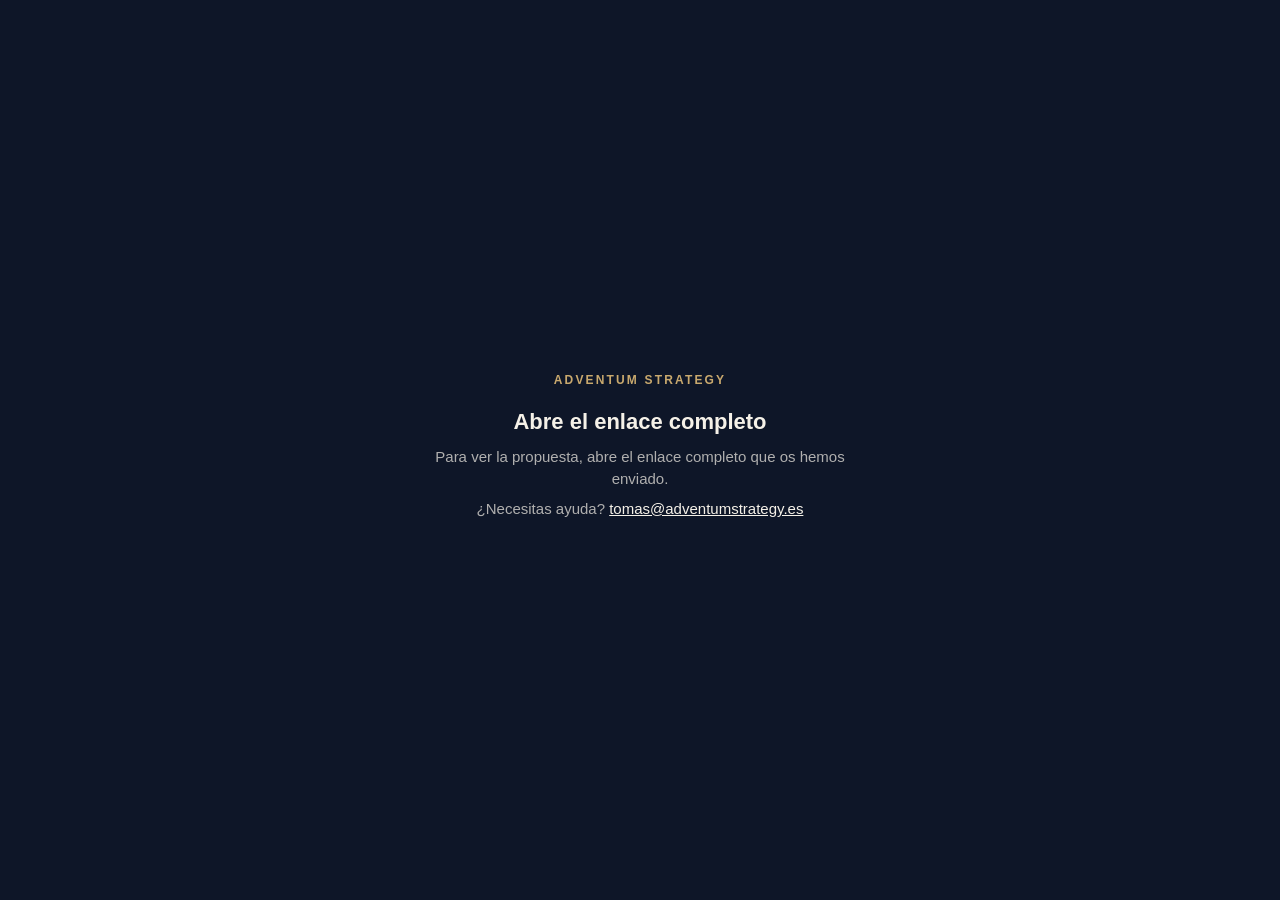
==== commit be3bbfb8: "Add files via upload" ====
--- a/index.html
+++ b/index.html
@@ -1,58 +1,407 @@
 <!doctype html>
 <html lang="es">
 <head>
-  <meta charset="utf-8">
-  <meta name="viewport" content="width=device-width, initial-scale=1, viewport-fit=cover">
-  <title>Adolfo Pérez Construcciones · Plataforma de operaciones (demo)</title>
-  <meta name="description" content="Demostración interactiva de un sistema de gestión a medida para Adolfo Pérez Construcciones. Entorno de demostración con datos ficticios.">
-  <meta name="robots" content="noindex, nofollow">
-  <meta name="theme-color" content="#F8F7F4">
-  <meta name="color-scheme" content="light">
-  <link rel="icon" href="assets/brand/favicon.svg" type="image/svg+xml">
-  <meta property="og:type" content="website">
-  <meta property="og:locale" content="es_ES">
-  <meta property="og:title" content="Adolfo Pérez Construcciones · Plataforma de operaciones">
-  <meta property="og:description" content="Demostración interactiva de un sistema a medida: obras, equipo, fichajes, partes, incidencias y control económico. Datos ficticios.">
-  <meta property="og:image" content="https://adolfo-perez.adventumstrategy.es/assets/brand/og-image.jpg?v=20261019">
-  <meta property="og:url" content="https://adolfo-perez.adventumstrategy.es/">
-  <meta name="twitter:card" content="summary_large_image">
-  <link rel="preload" href="assets/fonts/inter-latin-var.woff2" as="font" type="font/woff2" crossorigin>
-  <link rel="preload" href="assets/fonts/dm-serif-display-latin.woff2" as="font" type="font/woff2" crossorigin>
-  <link rel="stylesheet" href="assets/css/styles.css?v=20261019">
+<meta charset="utf-8">
+<meta name="viewport" content="width=device-width, initial-scale=1, viewport-fit=cover">
+<meta name="robots" content="noindex, nofollow, noarchive, noimageindex">
+<meta name="referrer" content="no-referrer">
+<meta name="theme-color" content="#0E1628">
+<title>Propuesta de IA · Adolfo Pérez Construcciones</title>
+<meta name="description" content="Propuesta de ADVENTUM Strategy para Adolfo Pérez Construcciones.">
+<meta property="og:type" content="website">
+<meta property="og:locale" content="es_ES">
+<meta property="og:site_name" content="ADVENTUM Strategy">
+<meta property="og:title" content="La mejor IA, en manos de todo vuestro equipo">
+<meta property="og:description" content="Propuesta de ADVENTUM Strategy para Adolfo Pérez Construcciones">
+<meta property="og:url" content="https://adolfo-perez.adventumstrategy.es/propuesta-ia-corporativa/">
+<meta property="og:image" content="https://adolfo-perez.adventumstrategy.es/propuesta-ia-corporativa/og.jpg">
+<meta property="og:image:width" content="1200">
+<meta property="og:image:height" content="630">
+<meta property="og:image:alt" content="Portada de la propuesta: La mejor IA, en manos de todo vuestro equipo">
+<meta name="twitter:card" content="summary_large_image">
+<link rel="icon" type="image/svg+xml" href="data:image/svg+xml,%3Csvg xmlns='http://www.w3.org/2000/svg' viewBox='0 0 169 150'%3E%3Cg transform='scale%280.3185%29 translate%28-235 -109%29'%3E%3Cpath d='M300 560 L500 120 L700 560' fill='none' stroke='%23173b78' stroke-width='22' stroke-linecap='round' stroke-linejoin='round'/%3E%3Cpath d='M300 560 C288 572 265 575 235 575 L315 575' fill='none' stroke='%23173b78' stroke-width='10' stroke-linecap='round'/%3E%3Cpath d='M700 560 C712 572 735 575 765 575 L685 575' fill='none' stroke='%23173b78' stroke-width='10' stroke-linecap='round'/%3E%3Cpath d='M445 575 A55 55 0 0 1 555 575 Z' fill='%23E0A20A'/%3E%3Cg fill='none' stroke='%23E0A20A' stroke-width='6' stroke-linecap='round' stroke-linejoin='round'%3E%3Cpath d='M485 575 L485 360'/%3E%3Cpath d='M500 575 L500 240'/%3E%3Cpath d='M515 575 L515 360'/%3E%3Cpath d='M485 500 C470 470 440 455 410 430'/%3E%3Cpath d='M485 450 C460 425 430 395 405 365'/%3E%3Cpath d='M485 400 C465 375 450 340 440 305'/%3E%3Cpath d='M500 335 C480 310 470 280 470 250'/%3E%3Cpath d='M515 500 C530 470 560 455 590 430'/%3E%3Cpath d='M515 450 C540 425 570 395 595 365'/%3E%3Cpath d='M515 400 C535 375 550 340 560 305'/%3E%3Cpath d='M500 335 C520 310 530 280 530 250'/%3E%3C/g%3E%3Cg fill='%23E0A20A'%3E%3Ccircle cx='500' cy='225' r='10'/%3E%3Ccircle cx='470' cy='250' r='9'/%3E%3Ccircle cx='530' cy='250' r='9'/%3E%3Ccircle cx='440' cy='305' r='9'/%3E%3Ccircle cx='560' cy='305' r='9'/%3E%3Ccircle cx='405' cy='365' r='9'/%3E%3Ccircle cx='595' cy='365' r='9'/%3E%3Ccircle cx='410' cy='430' r='9'/%3E%3Ccircle cx='590' cy='430' r='9'/%3E%3C/g%3E%3C/g%3E%3C/svg%3E">
+<style>
+:root{
+  --bg:#0E1628;
+  --ink:#F5F1E8;
+  --muted:rgba(245,241,232,.7);
+  --accent:#B9A1BB;
+  --gold:#C9A96E;
+  --pill:rgba(8,13,25,.8);
+  --line:rgba(245,241,232,.16);
+  --paper:#F3EFE7;
+  --gap:clamp(8px,2.6vmin,32px);
+}
+*{box-sizing:border-box}
+html,body{margin:0;min-height:100%;background:var(--bg);color:var(--ink);
+  font:15px/1.45 -apple-system,BlinkMacSystemFont,"Segoe UI",Roboto,"Helvetica Neue",Arial,sans-serif;
+  -webkit-font-smoothing:antialiased;-webkit-tap-highlight-color:transparent}
+button{font:inherit;color:inherit}
+[hidden]{display:none!important}
+.sr-only{position:absolute;width:1px;height:1px;margin:-1px;padding:0;overflow:hidden;clip:rect(0 0 0 0);white-space:nowrap;border:0}
+:focus-visible{outline:2px solid var(--accent);outline-offset:3px}
+
+/* Presentación: una diapositiva a pantalla */
+body.present{position:fixed;inset:0;overflow:hidden}
+.stage{position:fixed;inset:0;display:grid;place-items:center;padding:var(--gap);
+  touch-action:pan-y pinch-zoom;user-select:none;-webkit-user-select:none;cursor:pointer}
+.frame{position:relative;aspect-ratio:16/9;
+  width:min(calc(100vw - 2 * var(--gap)), calc((100vh - 2 * var(--gap)) * 16 / 9));
+  border-radius:6px;overflow:hidden;background:var(--paper);
+  box-shadow:0 22px 70px rgba(0,0,0,.5),0 2px 8px rgba(0,0,0,.3)}
+@supports (height:100dvh){
+  .frame{width:min(calc(100vw - 2 * var(--gap)), calc((100dvh - 2 * var(--gap)) * 16 / 9))}
+}
+.frame img{position:absolute;inset:0;width:100%;height:100%;display:block;-webkit-user-drag:none}
+body.fs{--gap:0px}
+body.fs .frame{border-radius:0;box-shadow:none}
+
+.nav{position:fixed;top:50%;z-index:3;width:48px;height:48px;margin-top:-24px;border-radius:50%;
+  display:grid;place-items:center;border:1px solid var(--line);background:var(--pill);cursor:pointer;
+  opacity:0;transition:opacity .25s ease,background-color .2s ease}
+.nav.prev{left:16px}
+.nav.next{right:16px}
+body.ui .nav{opacity:1}
+.nav:hover{background:rgba(8,13,25,.95)}
+.nav:disabled{opacity:0!important;pointer-events:none}
+.nav svg{width:22px;height:22px}
+
+.hud{position:fixed;z-index:3;right:16px;bottom:calc(16px + env(safe-area-inset-bottom));
+  display:flex;align-items:center;gap:2px;padding:4px 4px 4px 14px;border-radius:999px;
+  background:var(--pill);border:1px solid var(--line);color:var(--muted);
+  font-size:13px;font-variant-numeric:tabular-nums;transition:opacity .25s ease}
+.hud b{color:var(--ink);font-weight:600}
+.hud .count{padding-right:10px}
+.hud button{width:34px;height:34px;border:0;border-radius:50%;background:transparent;display:grid;place-items:center;cursor:pointer}
+.hud button:hover{background:rgba(245,241,232,.1)}
+.hud svg{width:18px;height:18px}
+body.idle .hud{opacity:0}
+body.idle .stage{cursor:none}
+
+.progress{position:fixed;left:0;right:0;bottom:0;z-index:2;height:3px;background:rgba(245,241,232,.08)}
+.progress span{display:block;height:100%;width:0;background:var(--accent);transition:width .25s ease}
+
+@media (hover:none),(pointer:coarse){
+  .nav{display:none}
+}
+
+/* Lectura: móvil en vertical, diapositivas en columna */
+.topbar{position:fixed;top:0;left:0;right:0;z-index:4;display:flex;align-items:center;justify-content:space-between;gap:12px;
+  padding:calc(10px + env(safe-area-inset-top)) 16px 14px;font-size:13px;color:var(--muted);
+  background:linear-gradient(#0E1628 55%,rgba(14,22,40,0))}
+.topbar .brand{flex:none;letter-spacing:.14em;text-transform:uppercase;font-size:11px;color:var(--gold);font-weight:600;white-space:nowrap}
+.topbar .rot{display:flex;align-items:center;gap:6px;min-width:0;white-space:nowrap}
+.topbar .rot span{overflow:hidden;text-overflow:ellipsis}
+.topbar svg{flex:none;width:16px;height:16px}
+.reader{max-width:1100px;margin:0 auto;display:grid;gap:14px;
+  padding:calc(52px + env(safe-area-inset-top)) 12px calc(72px + env(safe-area-inset-bottom))}
+.card{margin:0;position:relative;aspect-ratio:16/9;border-radius:6px;overflow:hidden;background:#18233D;
+  box-shadow:0 8px 24px rgba(0,0,0,.35);scroll-margin-top:calc(52px + env(safe-area-inset-top))}
+.card img{width:100%;height:100%;display:block;opacity:0;transition:opacity .25s ease}
+.card img.on{opacity:1}
+
+/* Estados */
+.loading,.msg{position:fixed;inset:0;z-index:6;display:grid;place-items:center;padding:24px;text-align:center}
+.loading{color:var(--muted);font-size:14px;pointer-events:none}
+.spin{width:28px;height:28px;margin:0 auto 12px;border-radius:50%;border:2px solid rgba(245,241,232,.18);border-top-color:var(--accent);animation:spin .8s linear infinite}
+@keyframes spin{to{transform:rotate(360deg)}}
+.msg>div{max-width:440px}
+.msg .brand{display:block;margin-bottom:18px;letter-spacing:.18em;text-transform:uppercase;font-size:12px;font-weight:600;color:var(--gold)}
+.msg h1{margin:0 0 10px;font-size:22px;line-height:1.3;font-weight:600}
+.msg p{margin:0 0 8px;color:var(--muted)}
+.msg a{color:var(--ink)}
+.msg button{margin-top:14px;padding:10px 18px;border-radius:999px;border:1px solid var(--line);background:var(--pill);cursor:pointer}
+
+@media (prefers-reduced-motion:reduce){
+  *{transition:none!important;animation:none!important}
+}
+</style>
 </head>
 <body>
-  <a class="skip-link" href="#main" data-act="skip">Saltar al contenido</a>
-
-  <div class="app" id="app">
-    <aside class="sidebar" id="sidebar" aria-label="Navegación principal"></aside>
-    <div class="scrim" data-act="nav-close" aria-hidden="true"></div>
-
-    <div class="main-wrap">
-      <header class="mobile-bar" id="mobile-bar"></header>
-      <main id="main" class="main" tabindex="-1" aria-live="off"></main>
-    </div>
+<noscript><div class="msg"><div><span class="brand">ADVENTUM Strategy</span><h1>Activa JavaScript</h1><p>Hace falta para ver la propuesta.</p></div></div></noscript>
+
+<header id="topbar" class="topbar" hidden>
+  <span class="brand">Propuesta</span>
+  <span class="rot"><svg viewBox="0 0 24 24" fill="none" stroke="currentColor" stroke-width="1.8" stroke-linecap="round" stroke-linejoin="round" aria-hidden="true"><rect x="7" y="2.5" width="10" height="19" rx="2"/><path d="M20.5 13.5a8.5 8.5 0 0 1-6 6.5"/><path d="M15.5 21.5l-1-1.5 1.8-.8"/></svg><span>Gira el móvil para verla en grande</span></span>
+</header>
+
+<main>
+  <div id="stage" class="stage" hidden>
+    <div class="frame"><img id="slide" alt="" draggable="false"></div>
   </div>
-
-  <div id="toasts" class="toasts" role="status" aria-live="polite" aria-atomic="false"></div>
-  <dialog id="modal" class="modal" aria-labelledby="modal-title"></dialog>
-  <dialog id="drawer" class="drawer" aria-labelledby="drawer-title"></dialog>
-  <div id="sr-live" class="sr-only" aria-live="polite"></div>
-
-  <noscript>
-    <div style="max-width:560px;margin:80px auto;padding:24px;font-family:system-ui,sans-serif;text-align:center">
-      <h1 style="font-weight:500">Adolfo Pérez Construcciones</h1>
-      <p>Esta demostración interactiva necesita JavaScript activado en el navegador.</p>
-    </div>
-  </noscript>
-
-  <script src="assets/js/icons.js?v=20261019" defer></script>
-  <script src="assets/js/map-data.js?v=20261019" defer></script>
-  <script src="assets/js/data.js?v=20261019" defer></script>
-  <script src="assets/js/assistant.js?v=20261019" defer></script>
-  <script src="assets/js/ui.js?v=20261019" defer></script>
-  <script src="assets/js/home.js?v=20261019" defer></script>
-  <script src="assets/js/views.js?v=20261019" defer></script>
-  <script src="assets/js/views2.js?v=20261019" defer></script>
-  <script src="assets/js/app.js?v=20261019" defer></script>
+  <div id="reader" class="reader" hidden></div>
+</main>
+
+<button id="prev" class="nav prev" type="button" aria-label="Diapositiva anterior" hidden>
+  <svg viewBox="0 0 24 24" fill="none" stroke="currentColor" stroke-width="2" stroke-linecap="round" stroke-linejoin="round" aria-hidden="true"><path d="M15 5l-7 7 7 7"/></svg>
+</button>
+<button id="next" class="nav next" type="button" aria-label="Diapositiva siguiente" hidden>
+  <svg viewBox="0 0 24 24" fill="none" stroke="currentColor" stroke-width="2" stroke-linecap="round" stroke-linejoin="round" aria-hidden="true"><path d="M9 5l7 7-7 7"/></svg>
+</button>
+
+<div id="hud" class="hud" hidden>
+  <span class="count" aria-hidden="true"><b id="num">1</b> / 18</span>
+  <button id="fs" type="button" aria-label="Pantalla completa" title="Pantalla completa (F)">
+    <svg viewBox="0 0 24 24" fill="none" stroke="currentColor" stroke-width="1.9" stroke-linecap="round" stroke-linejoin="round" aria-hidden="true"><path d="M4 9V4h5M20 9V4h-5M4 15v5h5M20 15v5h-5"/></svg>
+  </button>
+</div>
+<div id="progress" class="progress" hidden><span></span></div>
+<p id="live" class="sr-only" aria-live="polite"></p>
+
+<div id="loading" class="loading"><div><div class="spin"></div>Cargando la propuesta…</div></div>
+<div id="msg" class="msg" role="alert" hidden><div>
+  <span class="brand">ADVENTUM Strategy</span>
+  <h1 id="msg-title"></h1>
+  <p id="msg-text"></p>
+  <p>¿Necesitas ayuda? <a href="mailto:tomas@adventumstrategy.es">tomas@adventumstrategy.es</a></p>
+  <button id="retry" type="button" hidden>Reintentar</button>
+</div></div>
+
+<script>
+(() => {
+  'use strict';
+  const N = 18;
+  const $ = (id) => document.getElementById(id);
+  const body = document.body;
+  const stage = $('stage'), img = $('slide'), reader = $('reader'), topbar = $('topbar');
+  const prevBtn = $('prev'), nextBtn = $('next'), hud = $('hud'), num = $('num'), fsBtn = $('fs');
+  const progress = $('progress'), bar = progress.firstElementChild, live = $('live');
+  const loading = $('loading'), msg = $('msg');
+
+  const hp = new URLSearchParams(location.hash.slice(1));
+  const k = hp.get('k') || '';
+  let cur = Math.min(Math.max((parseInt(hp.get('s'), 10) || 1) - 1, 0), N - 1);
+  let key = null, mode = null, token = 0;
+  const cache = new Map();
+
+  const file = (i) => 'd' + String(i + 1).padStart(2, '0') + '.bin';
+
+  function fromB64u(s) {
+    s = s.replace(/-/g, '+').replace(/_/g, '/');
+    while (s.length % 4) s += '=';
+    const bin = atob(s), out = new Uint8Array(bin.length);
+    for (let i = 0; i < bin.length; i++) out[i] = bin.charCodeAt(i);
+    return out;
+  }
+
+  const TEXTS = {
+    key: ['Abre el enlace completo', 'Para ver la propuesta, abre el enlace completo que os hemos enviado.'],
+    browser: ['Prueba con otro navegador', 'Este navegador no puede abrir la propuesta. Ábrela con Chrome, Safari o Edge actualizados.'],
+    net: ['No se ha podido cargar', 'Revisa la conexión y vuelve a intentarlo.']
+  };
+  function fail(kind) {
+    token++;
+    loading.hidden = true;
+    stage.hidden = true; reader.hidden = true; topbar.hidden = true;
+    hud.hidden = true; progress.hidden = true; prevBtn.hidden = true; nextBtn.hidden = true;
+    $('msg-title').textContent = TEXTS[kind][0];
+    $('msg-text').textContent = TEXTS[kind][1];
+    $('retry').hidden = kind !== 'net';
+    msg.hidden = false;
+  }
+  const kindOf = (e) => (e && e.name === 'OperationError') ? 'key' : 'net';
+  $('retry').addEventListener('click', () => location.reload());
+
+  function load(i) {
+    if (i < 0 || i >= N) return Promise.resolve(null);
+    if (!cache.has(i)) {
+      const p = fetch(file(i))
+        .then((r) => { if (!r.ok) throw new Error('net'); return r.arrayBuffer(); })
+        .then((b) => crypto.subtle.decrypt({ name: 'AES-GCM', iv: new Uint8Array(b, 0, 12) }, key, new Uint8Array(b, 12)))
+        .then((pt) => URL.createObjectURL(new Blob([pt], { type: 'image/jpeg' })));
+      p.catch(() => cache.delete(i));
+      cache.set(i, p);
+    }
+    return cache.get(i);
+  }
+  const warm = (i) => { load(i).catch(() => {}); };
+
+  function setHash() {
+    try { history.replaceState(null, '', '#k=' + k + '&s=' + (cur + 1)); } catch (_) {}
+  }
+  function updateHud() {
+    num.textContent = String(cur + 1);
+    bar.style.width = ((cur + 1) / N * 100) + '%';
+    prevBtn.disabled = cur === 0;
+    nextBtn.disabled = cur === N - 1;
+    live.textContent = 'Diapositiva ' + (cur + 1) + ' de ' + N;
+  }
+
+  async function show(i) {
+    cur = Math.min(Math.max(i, 0), N - 1);
+    setHash(); updateHud();
+    const t = ++token;
+    let url;
+    try { url = await load(cur); } catch (e) { return fail(kindOf(e)); }
+    if (t !== token || mode !== 'present') return;
+    const pre = new Image();
+    pre.src = url;
+    try { await pre.decode(); } catch (_) {}
+    if (t !== token || mode !== 'present') return;
+    img.src = url;
+    img.alt = 'Diapositiva ' + (cur + 1) + ' de ' + N;
+    loading.hidden = true;
+    wake();
+    warm(cur + 1); warm(cur + 2); warm(cur - 1);
+  }
+  const next = () => { if (cur < N - 1) show(cur + 1); };
+  const prev = () => { if (cur > 0) show(cur - 1); };
+  prevBtn.addEventListener('click', () => { prev(); wake(); });
+  nextBtn.addEventListener('click', () => { next(); wake(); });
+
+  document.addEventListener('keydown', (e) => {
+    if (mode !== 'present' || e.altKey || e.ctrlKey || e.metaKey) return;
+    if ((e.key === ' ' || e.key === 'Enter') && e.target.closest && e.target.closest('button')) return;
+    switch (e.key) {
+      case 'ArrowRight': case 'ArrowDown': case 'PageDown': case ' ': case 'Enter':
+        e.preventDefault(); next(); break;
+      case 'ArrowLeft': case 'ArrowUp': case 'PageUp': case 'Backspace':
+        e.preventDefault(); prev(); break;
+      case 'Home': e.preventDefault(); show(0); break;
+      case 'End': e.preventDefault(); show(N - 1); break;
+      case 'f': case 'F': toggleFs(); break;
+      default: return;
+    }
+    wake();
+  });
+
+  let down = null;
+  stage.addEventListener('pointerdown', (e) => {
+    if (!e.isPrimary || e.button > 0) return;
+    down = { x: e.clientX, y: e.clientY };
+  });
+  stage.addEventListener('pointerup', (e) => {
+    if (!down || !e.isPrimary) return;
+    const dx = e.clientX - down.x, dy = e.clientY - down.y;
+    down = null;
+    if (window.visualViewport && visualViewport.scale > 1.05) return;
+    if (Math.abs(dx) > 40 && Math.abs(dx) > Math.abs(dy) * 1.2) { if (dx < 0) next(); else prev(); return; }
+    if (Math.abs(dx) < 12 && Math.abs(dy) < 12) { if (e.clientX < window.innerWidth * 0.3) prev(); else next(); }
+  });
+  stage.addEventListener('pointercancel', () => { down = null; });
+
+  let idleT = 0;
+  function wake() {
+    body.classList.add('ui');
+    body.classList.remove('idle');
+    clearTimeout(idleT);
+    if (mode !== 'present') return;
+    idleT = setTimeout(() => {
+      if (hud.matches(':hover') || prevBtn.matches(':hover') || nextBtn.matches(':hover')) return wake();
+      body.classList.remove('ui');
+      body.classList.add('idle');
+    }, 2600);
+  }
+  document.addEventListener('mousemove', wake, { passive: true });
+
+  const root = document.documentElement;
+  const canFs = !!(document.fullscreenEnabled || document.webkitFullscreenEnabled);
+  const fsOn = () => !!(document.fullscreenElement || document.webkitFullscreenElement);
+  function toggleFs() {
+    if (!canFs) return;
+    let r;
+    if (fsOn()) r = (document.exitFullscreen || document.webkitExitFullscreen).call(document);
+    else r = (root.requestFullscreen || root.webkitRequestFullscreen).call(root);
+    if (r && r.catch) r.catch(() => {});
+  }
+  if (!canFs) fsBtn.hidden = true;
+  fsBtn.addEventListener('click', () => { toggleFs(); wake(); });
+  ['fullscreenchange', 'webkitfullscreenchange'].forEach((ev) =>
+    document.addEventListener(ev, () => body.classList.toggle('fs', fsOn())));
+
+  let built = false;
+  function buildReader() {
+    if (!built) {
+      built = true;
+      const frag = document.createDocumentFragment();
+      for (let i = 0; i < N; i++) {
+        const f = document.createElement('figure');
+        f.className = 'card';
+        f.dataset.i = String(i);
+        const im = document.createElement('img');
+        im.alt = 'Diapositiva ' + (i + 1) + ' de ' + N;
+        im.decoding = 'async';
+        im.addEventListener('load', () => im.classList.add('on'));
+        f.appendChild(im);
+        frag.appendChild(f);
+      }
+      reader.appendChild(frag);
+      const cards = Array.prototype.slice.call(reader.children);
+      const ioLoad = new IntersectionObserver((entries) => {
+        entries.forEach((en) => {
+          if (!en.isIntersecting) return;
+          ioLoad.unobserve(en.target);
+          const i = +en.target.dataset.i;
+          load(i).then((url) => { en.target.firstChild.src = url; }).catch((e) => fail(kindOf(e)));
+        });
+      }, { rootMargin: '100% 0px' });
+      cards.forEach((c) => ioLoad.observe(c));
+      window.addEventListener('scroll', trackReader, { passive: true });
+    }
+    loading.hidden = true;
+    const target = reader.children[cur];
+    requestAnimationFrame(() => {
+      if (target && cur > 0) target.scrollIntoView({ block: 'start' });
+      trackReader();
+    });
+  }
+
+  // En lectura, la diapositiva actual es la más cercana al primer tercio de la pantalla
+  let tracking = false;
+  function trackReader() {
+    if (tracking) return;
+    tracking = true;
+    requestAnimationFrame(() => {
+      tracking = false;
+      if (mode !== 'read') return;
+      const doc = document.documentElement;
+      let best = 0;
+      if (window.scrollY + window.innerHeight >= doc.scrollHeight - 4) best = N - 1;
+      else if (window.scrollY > 4) {
+        const ref = window.innerHeight * 0.3;
+        let bestD = Infinity;
+        for (let i = 0; i < reader.children.length; i++) {
+          const r = reader.children[i].getBoundingClientRect();
+          const d = Math.abs((r.top + r.bottom) / 2 - ref);
+          if (d < bestD) { bestD = d; best = i; }
+        }
+      }
+      if (best !== cur) { cur = best; setHash(); updateHud(); }
+    });
+  }
+
+  const portrait = window.matchMedia('(orientation: portrait) and (max-width: 900px)');
+  function setMode() {
+    const m = portrait.matches ? 'read' : 'present';
+    if (m === mode) return;
+    mode = m;
+    body.classList.toggle('present', m === 'present');
+    body.classList.toggle('read', m === 'read');
+    body.classList.remove('idle');
+    stage.hidden = m !== 'present';
+    reader.hidden = m !== 'read';
+    topbar.hidden = m !== 'read';
+    prevBtn.hidden = nextBtn.hidden = m !== 'present';
+    hud.hidden = false;
+    progress.hidden = false;
+    fsBtn.hidden = !canFs || m !== 'present';
+    updateHud();
+    if (m === 'present') { window.scrollTo(0, 0); show(cur); wake(); }
+    else buildReader();
+  }
+  if (portrait.addEventListener) portrait.addEventListener('change', setMode);
+  else if (portrait.addListener) portrait.addListener(setMode);
+
+  async function init() {
+    if (!k) return fail('key');
+    if (!(window.crypto && crypto.subtle && window.fetch && window.URLSearchParams)) return fail('browser');
+    try { key = await crypto.subtle.importKey('raw', fromB64u(k), { name: 'AES-GCM' }, false, ['decrypt']); }
+    catch (_) { return fail('key'); }
+    try { await load(cur); } catch (e) { return fail(kindOf(e)); }
+    setMode();
+  }
+  init();
+})();
+</script>
 </body>
 </html>
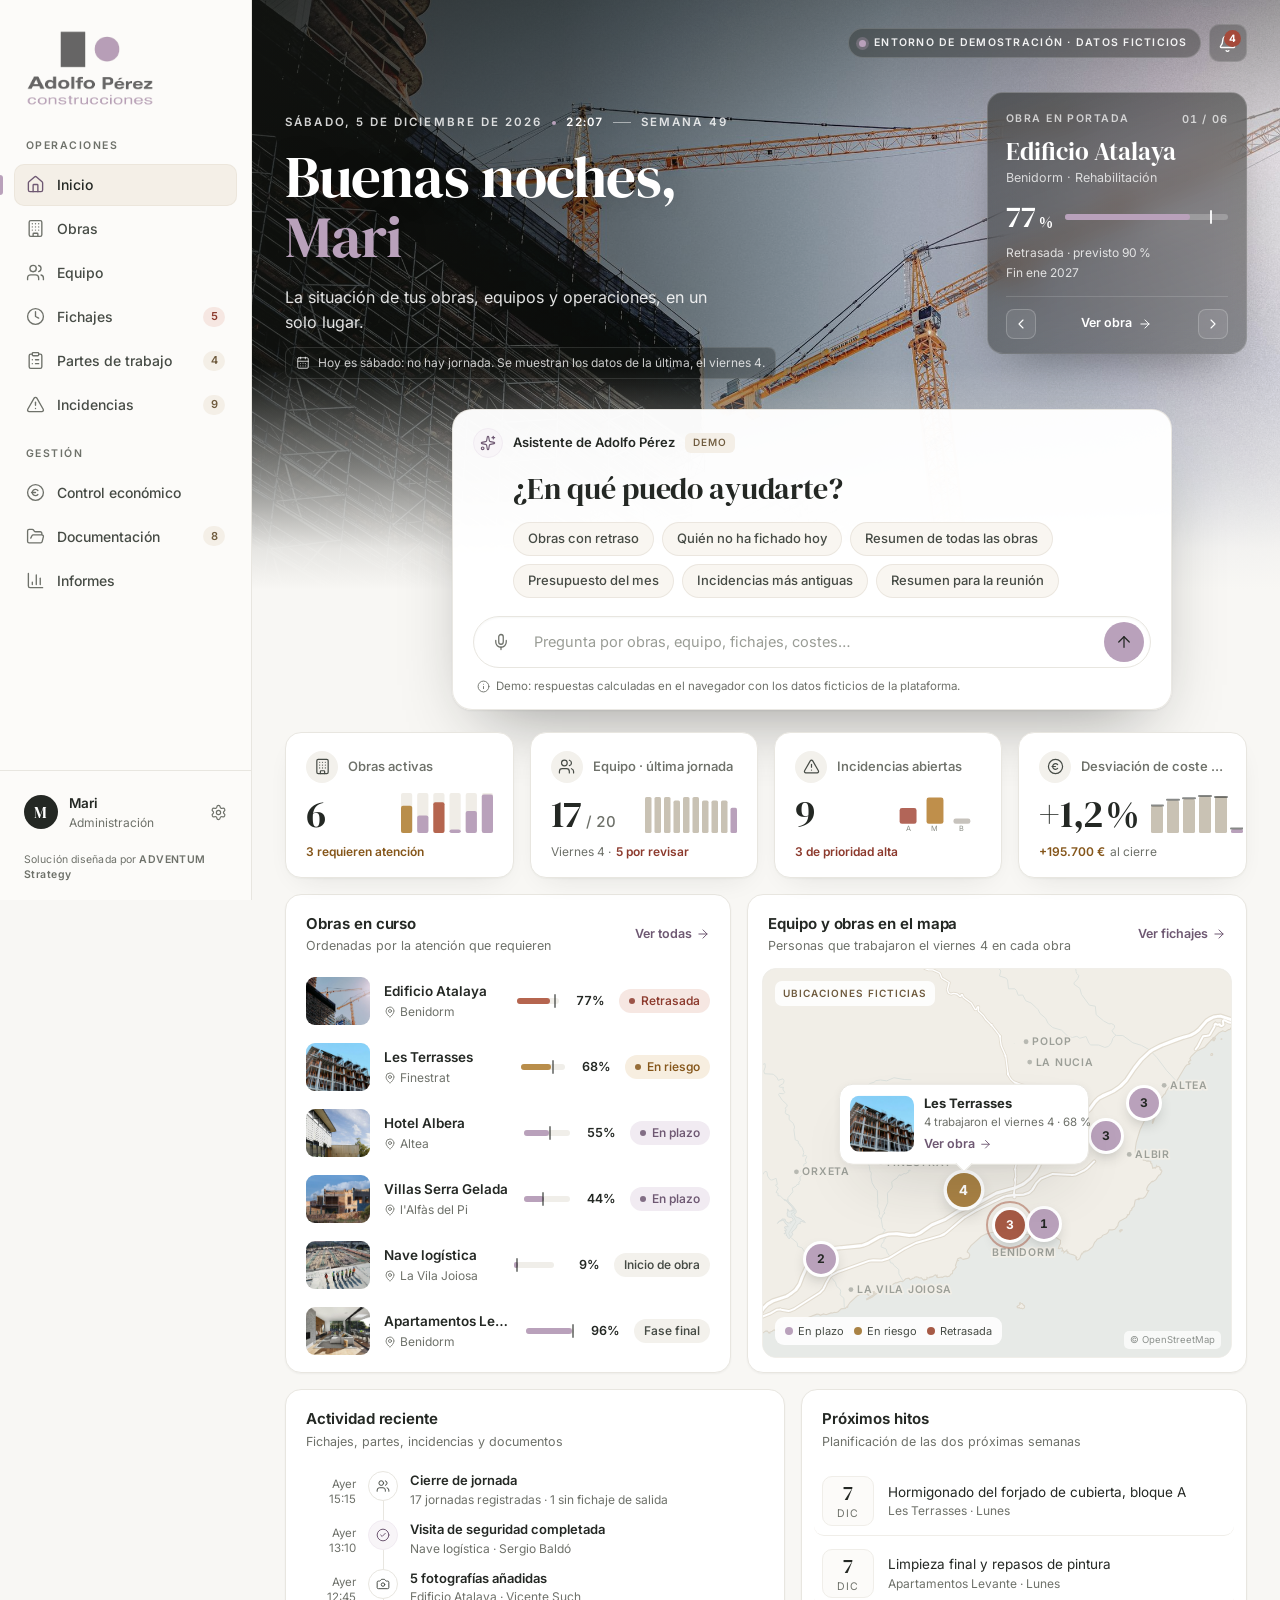
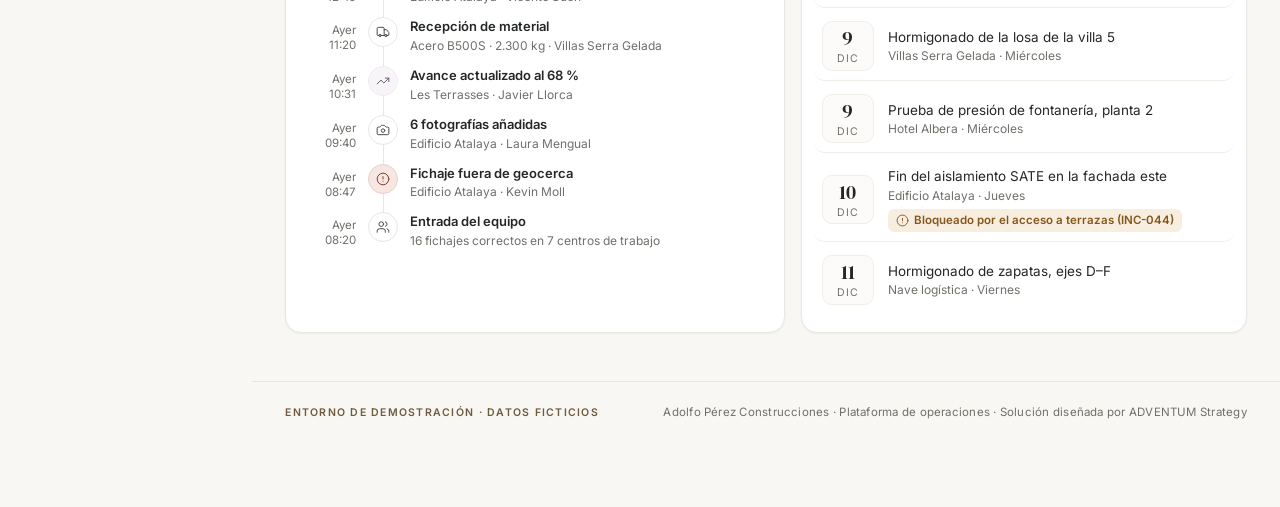
==== commit f199539a: "Add files via upload" ====
--- a/index.html
+++ b/index.html
@@ -1,407 +1,58 @@
 <!doctype html>
 <html lang="es">
 <head>
-<meta charset="utf-8">
-<meta name="viewport" content="width=device-width, initial-scale=1, viewport-fit=cover">
-<meta name="robots" content="noindex, nofollow, noarchive, noimageindex">
-<meta name="referrer" content="no-referrer">
-<meta name="theme-color" content="#0E1628">
-<title>Propuesta de IA · Adolfo Pérez Construcciones</title>
-<meta name="description" content="Propuesta de ADVENTUM Strategy para Adolfo Pérez Construcciones.">
-<meta property="og:type" content="website">
-<meta property="og:locale" content="es_ES">
-<meta property="og:site_name" content="ADVENTUM Strategy">
-<meta property="og:title" content="La mejor IA, en manos de todo vuestro equipo">
-<meta property="og:description" content="Propuesta de ADVENTUM Strategy para Adolfo Pérez Construcciones">
-<meta property="og:url" content="https://adolfo-perez.adventumstrategy.es/propuesta-ia-corporativa/">
-<meta property="og:image" content="https://adolfo-perez.adventumstrategy.es/propuesta-ia-corporativa/og.jpg">
-<meta property="og:image:width" content="1200">
-<meta property="og:image:height" content="630">
-<meta property="og:image:alt" content="Portada de la propuesta: La mejor IA, en manos de todo vuestro equipo">
-<meta name="twitter:card" content="summary_large_image">
-<link rel="icon" type="image/svg+xml" href="data:image/svg+xml,%3Csvg xmlns='http://www.w3.org/2000/svg' viewBox='0 0 169 150'%3E%3Cg transform='scale%280.3185%29 translate%28-235 -109%29'%3E%3Cpath d='M300 560 L500 120 L700 560' fill='none' stroke='%23173b78' stroke-width='22' stroke-linecap='round' stroke-linejoin='round'/%3E%3Cpath d='M300 560 C288 572 265 575 235 575 L315 575' fill='none' stroke='%23173b78' stroke-width='10' stroke-linecap='round'/%3E%3Cpath d='M700 560 C712 572 735 575 765 575 L685 575' fill='none' stroke='%23173b78' stroke-width='10' stroke-linecap='round'/%3E%3Cpath d='M445 575 A55 55 0 0 1 555 575 Z' fill='%23E0A20A'/%3E%3Cg fill='none' stroke='%23E0A20A' stroke-width='6' stroke-linecap='round' stroke-linejoin='round'%3E%3Cpath d='M485 575 L485 360'/%3E%3Cpath d='M500 575 L500 240'/%3E%3Cpath d='M515 575 L515 360'/%3E%3Cpath d='M485 500 C470 470 440 455 410 430'/%3E%3Cpath d='M485 450 C460 425 430 395 405 365'/%3E%3Cpath d='M485 400 C465 375 450 340 440 305'/%3E%3Cpath d='M500 335 C480 310 470 280 470 250'/%3E%3Cpath d='M515 500 C530 470 560 455 590 430'/%3E%3Cpath d='M515 450 C540 425 570 395 595 365'/%3E%3Cpath d='M515 400 C535 375 550 340 560 305'/%3E%3Cpath d='M500 335 C520 310 530 280 530 250'/%3E%3C/g%3E%3Cg fill='%23E0A20A'%3E%3Ccircle cx='500' cy='225' r='10'/%3E%3Ccircle cx='470' cy='250' r='9'/%3E%3Ccircle cx='530' cy='250' r='9'/%3E%3Ccircle cx='440' cy='305' r='9'/%3E%3Ccircle cx='560' cy='305' r='9'/%3E%3Ccircle cx='405' cy='365' r='9'/%3E%3Ccircle cx='595' cy='365' r='9'/%3E%3Ccircle cx='410' cy='430' r='9'/%3E%3Ccircle cx='590' cy='430' r='9'/%3E%3C/g%3E%3C/g%3E%3C/svg%3E">
-<style>
-:root{
-  --bg:#0E1628;
-  --ink:#F5F1E8;
-  --muted:rgba(245,241,232,.7);
-  --accent:#B9A1BB;
-  --gold:#C9A96E;
-  --pill:rgba(8,13,25,.8);
-  --line:rgba(245,241,232,.16);
-  --paper:#F3EFE7;
-  --gap:clamp(8px,2.6vmin,32px);
-}
-*{box-sizing:border-box}
-html,body{margin:0;min-height:100%;background:var(--bg);color:var(--ink);
-  font:15px/1.45 -apple-system,BlinkMacSystemFont,"Segoe UI",Roboto,"Helvetica Neue",Arial,sans-serif;
-  -webkit-font-smoothing:antialiased;-webkit-tap-highlight-color:transparent}
-button{font:inherit;color:inherit}
-[hidden]{display:none!important}
-.sr-only{position:absolute;width:1px;height:1px;margin:-1px;padding:0;overflow:hidden;clip:rect(0 0 0 0);white-space:nowrap;border:0}
-:focus-visible{outline:2px solid var(--accent);outline-offset:3px}
-
-/* Presentación: una diapositiva a pantalla */
-body.present{position:fixed;inset:0;overflow:hidden}
-.stage{position:fixed;inset:0;display:grid;place-items:center;padding:var(--gap);
-  touch-action:pan-y pinch-zoom;user-select:none;-webkit-user-select:none;cursor:pointer}
-.frame{position:relative;aspect-ratio:16/9;
-  width:min(calc(100vw - 2 * var(--gap)), calc((100vh - 2 * var(--gap)) * 16 / 9));
-  border-radius:6px;overflow:hidden;background:var(--paper);
-  box-shadow:0 22px 70px rgba(0,0,0,.5),0 2px 8px rgba(0,0,0,.3)}
-@supports (height:100dvh){
-  .frame{width:min(calc(100vw - 2 * var(--gap)), calc((100dvh - 2 * var(--gap)) * 16 / 9))}
-}
-.frame img{position:absolute;inset:0;width:100%;height:100%;display:block;-webkit-user-drag:none}
-body.fs{--gap:0px}
-body.fs .frame{border-radius:0;box-shadow:none}
-
-.nav{position:fixed;top:50%;z-index:3;width:48px;height:48px;margin-top:-24px;border-radius:50%;
-  display:grid;place-items:center;border:1px solid var(--line);background:var(--pill);cursor:pointer;
-  opacity:0;transition:opacity .25s ease,background-color .2s ease}
-.nav.prev{left:16px}
-.nav.next{right:16px}
-body.ui .nav{opacity:1}
-.nav:hover{background:rgba(8,13,25,.95)}
-.nav:disabled{opacity:0!important;pointer-events:none}
-.nav svg{width:22px;height:22px}
-
-.hud{position:fixed;z-index:3;right:16px;bottom:calc(16px + env(safe-area-inset-bottom));
-  display:flex;align-items:center;gap:2px;padding:4px 4px 4px 14px;border-radius:999px;
-  background:var(--pill);border:1px solid var(--line);color:var(--muted);
-  font-size:13px;font-variant-numeric:tabular-nums;transition:opacity .25s ease}
-.hud b{color:var(--ink);font-weight:600}
-.hud .count{padding-right:10px}
-.hud button{width:34px;height:34px;border:0;border-radius:50%;background:transparent;display:grid;place-items:center;cursor:pointer}
-.hud button:hover{background:rgba(245,241,232,.1)}
-.hud svg{width:18px;height:18px}
-body.idle .hud{opacity:0}
-body.idle .stage{cursor:none}
-
-.progress{position:fixed;left:0;right:0;bottom:0;z-index:2;height:3px;background:rgba(245,241,232,.08)}
-.progress span{display:block;height:100%;width:0;background:var(--accent);transition:width .25s ease}
-
-@media (hover:none),(pointer:coarse){
-  .nav{display:none}
-}
-
-/* Lectura: móvil en vertical, diapositivas en columna */
-.topbar{position:fixed;top:0;left:0;right:0;z-index:4;display:flex;align-items:center;justify-content:space-between;gap:12px;
-  padding:calc(10px + env(safe-area-inset-top)) 16px 14px;font-size:13px;color:var(--muted);
-  background:linear-gradient(#0E1628 55%,rgba(14,22,40,0))}
-.topbar .brand{flex:none;letter-spacing:.14em;text-transform:uppercase;font-size:11px;color:var(--gold);font-weight:600;white-space:nowrap}
-.topbar .rot{display:flex;align-items:center;gap:6px;min-width:0;white-space:nowrap}
-.topbar .rot span{overflow:hidden;text-overflow:ellipsis}
-.topbar svg{flex:none;width:16px;height:16px}
-.reader{max-width:1100px;margin:0 auto;display:grid;gap:14px;
-  padding:calc(52px + env(safe-area-inset-top)) 12px calc(72px + env(safe-area-inset-bottom))}
-.card{margin:0;position:relative;aspect-ratio:16/9;border-radius:6px;overflow:hidden;background:#18233D;
-  box-shadow:0 8px 24px rgba(0,0,0,.35);scroll-margin-top:calc(52px + env(safe-area-inset-top))}
-.card img{width:100%;height:100%;display:block;opacity:0;transition:opacity .25s ease}
-.card img.on{opacity:1}
-
-/* Estados */
-.loading,.msg{position:fixed;inset:0;z-index:6;display:grid;place-items:center;padding:24px;text-align:center}
-.loading{color:var(--muted);font-size:14px;pointer-events:none}
-.spin{width:28px;height:28px;margin:0 auto 12px;border-radius:50%;border:2px solid rgba(245,241,232,.18);border-top-color:var(--accent);animation:spin .8s linear infinite}
-@keyframes spin{to{transform:rotate(360deg)}}
-.msg>div{max-width:440px}
-.msg .brand{display:block;margin-bottom:18px;letter-spacing:.18em;text-transform:uppercase;font-size:12px;font-weight:600;color:var(--gold)}
-.msg h1{margin:0 0 10px;font-size:22px;line-height:1.3;font-weight:600}
-.msg p{margin:0 0 8px;color:var(--muted)}
-.msg a{color:var(--ink)}
-.msg button{margin-top:14px;padding:10px 18px;border-radius:999px;border:1px solid var(--line);background:var(--pill);cursor:pointer}
-
-@media (prefers-reduced-motion:reduce){
-  *{transition:none!important;animation:none!important}
-}
-</style>
+  <meta charset="utf-8">
+  <meta name="viewport" content="width=device-width, initial-scale=1, viewport-fit=cover">
+  <title>Adolfo Pérez Construcciones · Plataforma de operaciones (demo)</title>
+  <meta name="description" content="Demostración interactiva de un sistema de gestión a medida para Adolfo Pérez Construcciones. Entorno de demostración con datos ficticios.">
+  <meta name="robots" content="noindex, nofollow">
+  <meta name="theme-color" content="#F8F7F4">
+  <meta name="color-scheme" content="light">
+  <link rel="icon" href="assets/brand/favicon.svg" type="image/svg+xml">
+  <meta property="og:type" content="website">
+  <meta property="og:locale" content="es_ES">
+  <meta property="og:title" content="Adolfo Pérez Construcciones · Plataforma de operaciones">
+  <meta property="og:description" content="Demostración interactiva de un sistema a medida: obras, equipo, fichajes, partes, incidencias y control económico. Datos ficticios.">
+  <meta property="og:image" content="https://adolfo-perez.adventumstrategy.es/assets/brand/og-image.jpg?v=20261019">
+  <meta property="og:url" content="https://adolfo-perez.adventumstrategy.es/">
+  <meta name="twitter:card" content="summary_large_image">
+  <link rel="preload" href="assets/fonts/inter-latin-var.woff2" as="font" type="font/woff2" crossorigin>
+  <link rel="preload" href="assets/fonts/dm-serif-display-latin.woff2" as="font" type="font/woff2" crossorigin>
+  <link rel="stylesheet" href="assets/css/styles.css?v=20261019">
 </head>
 <body>
-<noscript><div class="msg"><div><span class="brand">ADVENTUM Strategy</span><h1>Activa JavaScript</h1><p>Hace falta para ver la propuesta.</p></div></div></noscript>
+  <a class="skip-link" href="#main" data-act="skip">Saltar al contenido</a>
 
-<header id="topbar" class="topbar" hidden>
-  <span class="brand">Propuesta</span>
-  <span class="rot"><svg viewBox="0 0 24 24" fill="none" stroke="currentColor" stroke-width="1.8" stroke-linecap="round" stroke-linejoin="round" aria-hidden="true"><rect x="7" y="2.5" width="10" height="19" rx="2"/><path d="M20.5 13.5a8.5 8.5 0 0 1-6 6.5"/><path d="M15.5 21.5l-1-1.5 1.8-.8"/></svg><span>Gira el móvil para verla en grande</span></span>
-</header>
+  <div class="app" id="app">
+    <aside class="sidebar" id="sidebar" aria-label="Navegación principal"></aside>
+    <div class="scrim" data-act="nav-close" aria-hidden="true"></div>
 
-<main>
-  <div id="stage" class="stage" hidden>
-    <div class="frame"><img id="slide" alt="" draggable="false"></div>
+    <div class="main-wrap">
+      <header class="mobile-bar" id="mobile-bar"></header>
+      <main id="main" class="main" tabindex="-1" aria-live="off"></main>
+    </div>
   </div>
-  <div id="reader" class="reader" hidden></div>
-</main>
 
-<button id="prev" class="nav prev" type="button" aria-label="Diapositiva anterior" hidden>
-  <svg viewBox="0 0 24 24" fill="none" stroke="currentColor" stroke-width="2" stroke-linecap="round" stroke-linejoin="round" aria-hidden="true"><path d="M15 5l-7 7 7 7"/></svg>
-</button>
-<button id="next" class="nav next" type="button" aria-label="Diapositiva siguiente" hidden>
-  <svg viewBox="0 0 24 24" fill="none" stroke="currentColor" stroke-width="2" stroke-linecap="round" stroke-linejoin="round" aria-hidden="true"><path d="M9 5l7 7-7 7"/></svg>
-</button>
+  <div id="toasts" class="toasts" role="status" aria-live="polite" aria-atomic="false"></div>
+  <dialog id="modal" class="modal" aria-labelledby="modal-title"></dialog>
+  <dialog id="drawer" class="drawer" aria-labelledby="drawer-title"></dialog>
+  <div id="sr-live" class="sr-only" aria-live="polite"></div>
 
-<div id="hud" class="hud" hidden>
-  <span class="count" aria-hidden="true"><b id="num">1</b> / 18</span>
-  <button id="fs" type="button" aria-label="Pantalla completa" title="Pantalla completa (F)">
-    <svg viewBox="0 0 24 24" fill="none" stroke="currentColor" stroke-width="1.9" stroke-linecap="round" stroke-linejoin="round" aria-hidden="true"><path d="M4 9V4h5M20 9V4h-5M4 15v5h5M20 15v5h-5"/></svg>
-  </button>
-</div>
-<div id="progress" class="progress" hidden><span></span></div>
-<p id="live" class="sr-only" aria-live="polite"></p>
+  <noscript>
+    <div style="max-width:560px;margin:80px auto;padding:24px;font-family:system-ui,sans-serif;text-align:center">
+      <h1 style="font-weight:500">Adolfo Pérez Construcciones</h1>
+      <p>Esta demostración interactiva necesita JavaScript activado en el navegador.</p>
+    </div>
+  </noscript>
 
-<div id="loading" class="loading"><div><div class="spin"></div>Cargando la propuesta…</div></div>
-<div id="msg" class="msg" role="alert" hidden><div>
-  <span class="brand">ADVENTUM Strategy</span>
-  <h1 id="msg-title"></h1>
-  <p id="msg-text"></p>
-  <p>¿Necesitas ayuda? <a href="mailto:tomas@adventumstrategy.es">tomas@adventumstrategy.es</a></p>
-  <button id="retry" type="button" hidden>Reintentar</button>
-</div></div>
-
-<script>
-(() => {
-  'use strict';
-  const N = 18;
-  const $ = (id) => document.getElementById(id);
-  const body = document.body;
-  const stage = $('stage'), img = $('slide'), reader = $('reader'), topbar = $('topbar');
-  const prevBtn = $('prev'), nextBtn = $('next'), hud = $('hud'), num = $('num'), fsBtn = $('fs');
-  const progress = $('progress'), bar = progress.firstElementChild, live = $('live');
-  const loading = $('loading'), msg = $('msg');
-
-  const hp = new URLSearchParams(location.hash.slice(1));
-  const k = hp.get('k') || '';
-  let cur = Math.min(Math.max((parseInt(hp.get('s'), 10) || 1) - 1, 0), N - 1);
-  let key = null, mode = null, token = 0;
-  const cache = new Map();
-
-  const file = (i) => 'd' + String(i + 1).padStart(2, '0') + '.bin';
-
-  function fromB64u(s) {
-    s = s.replace(/-/g, '+').replace(/_/g, '/');
-    while (s.length % 4) s += '=';
-    const bin = atob(s), out = new Uint8Array(bin.length);
-    for (let i = 0; i < bin.length; i++) out[i] = bin.charCodeAt(i);
-    return out;
-  }
-
-  const TEXTS = {
-    key: ['Abre el enlace completo', 'Para ver la propuesta, abre el enlace completo que os hemos enviado.'],
-    browser: ['Prueba con otro navegador', 'Este navegador no puede abrir la propuesta. Ábrela con Chrome, Safari o Edge actualizados.'],
-    net: ['No se ha podido cargar', 'Revisa la conexión y vuelve a intentarlo.']
-  };
-  function fail(kind) {
-    token++;
-    loading.hidden = true;
-    stage.hidden = true; reader.hidden = true; topbar.hidden = true;
-    hud.hidden = true; progress.hidden = true; prevBtn.hidden = true; nextBtn.hidden = true;
-    $('msg-title').textContent = TEXTS[kind][0];
-    $('msg-text').textContent = TEXTS[kind][1];
-    $('retry').hidden = kind !== 'net';
-    msg.hidden = false;
-  }
-  const kindOf = (e) => (e && e.name === 'OperationError') ? 'key' : 'net';
-  $('retry').addEventListener('click', () => location.reload());
-
-  function load(i) {
-    if (i < 0 || i >= N) return Promise.resolve(null);
-    if (!cache.has(i)) {
-      const p = fetch(file(i))
-        .then((r) => { if (!r.ok) throw new Error('net'); return r.arrayBuffer(); })
-        .then((b) => crypto.subtle.decrypt({ name: 'AES-GCM', iv: new Uint8Array(b, 0, 12) }, key, new Uint8Array(b, 12)))
-        .then((pt) => URL.createObjectURL(new Blob([pt], { type: 'image/jpeg' })));
-      p.catch(() => cache.delete(i));
-      cache.set(i, p);
-    }
-    return cache.get(i);
-  }
-  const warm = (i) => { load(i).catch(() => {}); };
-
-  function setHash() {
-    try { history.replaceState(null, '', '#k=' + k + '&s=' + (cur + 1)); } catch (_) {}
-  }
-  function updateHud() {
-    num.textContent = String(cur + 1);
-    bar.style.width = ((cur + 1) / N * 100) + '%';
-    prevBtn.disabled = cur === 0;
-    nextBtn.disabled = cur === N - 1;
-    live.textContent = 'Diapositiva ' + (cur + 1) + ' de ' + N;
-  }
-
-  async function show(i) {
-    cur = Math.min(Math.max(i, 0), N - 1);
-    setHash(); updateHud();
-    const t = ++token;
-    let url;
-    try { url = await load(cur); } catch (e) { return fail(kindOf(e)); }
-    if (t !== token || mode !== 'present') return;
-    const pre = new Image();
-    pre.src = url;
-    try { await pre.decode(); } catch (_) {}
-    if (t !== token || mode !== 'present') return;
-    img.src = url;
-    img.alt = 'Diapositiva ' + (cur + 1) + ' de ' + N;
-    loading.hidden = true;
-    wake();
-    warm(cur + 1); warm(cur + 2); warm(cur - 1);
-  }
-  const next = () => { if (cur < N - 1) show(cur + 1); };
-  const prev = () => { if (cur > 0) show(cur - 1); };
-  prevBtn.addEventListener('click', () => { prev(); wake(); });
-  nextBtn.addEventListener('click', () => { next(); wake(); });
-
-  document.addEventListener('keydown', (e) => {
-    if (mode !== 'present' || e.altKey || e.ctrlKey || e.metaKey) return;
-    if ((e.key === ' ' || e.key === 'Enter') && e.target.closest && e.target.closest('button')) return;
-    switch (e.key) {
-      case 'ArrowRight': case 'ArrowDown': case 'PageDown': case ' ': case 'Enter':
-        e.preventDefault(); next(); break;
-      case 'ArrowLeft': case 'ArrowUp': case 'PageUp': case 'Backspace':
-        e.preventDefault(); prev(); break;
-      case 'Home': e.preventDefault(); show(0); break;
-      case 'End': e.preventDefault(); show(N - 1); break;
-      case 'f': case 'F': toggleFs(); break;
-      default: return;
-    }
-    wake();
-  });
-
-  let down = null;
-  stage.addEventListener('pointerdown', (e) => {
-    if (!e.isPrimary || e.button > 0) return;
-    down = { x: e.clientX, y: e.clientY };
-  });
-  stage.addEventListener('pointerup', (e) => {
-    if (!down || !e.isPrimary) return;
-    const dx = e.clientX - down.x, dy = e.clientY - down.y;
-    down = null;
-    if (window.visualViewport && visualViewport.scale > 1.05) return;
-    if (Math.abs(dx) > 40 && Math.abs(dx) > Math.abs(dy) * 1.2) { if (dx < 0) next(); else prev(); return; }
-    if (Math.abs(dx) < 12 && Math.abs(dy) < 12) { if (e.clientX < window.innerWidth * 0.3) prev(); else next(); }
-  });
-  stage.addEventListener('pointercancel', () => { down = null; });
-
-  let idleT = 0;
-  function wake() {
-    body.classList.add('ui');
-    body.classList.remove('idle');
-    clearTimeout(idleT);
-    if (mode !== 'present') return;
-    idleT = setTimeout(() => {
-      if (hud.matches(':hover') || prevBtn.matches(':hover') || nextBtn.matches(':hover')) return wake();
-      body.classList.remove('ui');
-      body.classList.add('idle');
-    }, 2600);
-  }
-  document.addEventListener('mousemove', wake, { passive: true });
-
-  const root = document.documentElement;
-  const canFs = !!(document.fullscreenEnabled || document.webkitFullscreenEnabled);
-  const fsOn = () => !!(document.fullscreenElement || document.webkitFullscreenElement);
-  function toggleFs() {
-    if (!canFs) return;
-    let r;
-    if (fsOn()) r = (document.exitFullscreen || document.webkitExitFullscreen).call(document);
-    else r = (root.requestFullscreen || root.webkitRequestFullscreen).call(root);
-    if (r && r.catch) r.catch(() => {});
-  }
-  if (!canFs) fsBtn.hidden = true;
-  fsBtn.addEventListener('click', () => { toggleFs(); wake(); });
-  ['fullscreenchange', 'webkitfullscreenchange'].forEach((ev) =>
-    document.addEventListener(ev, () => body.classList.toggle('fs', fsOn())));
-
-  let built = false;
-  function buildReader() {
-    if (!built) {
-      built = true;
-      const frag = document.createDocumentFragment();
-      for (let i = 0; i < N; i++) {
-        const f = document.createElement('figure');
-        f.className = 'card';
-        f.dataset.i = String(i);
-        const im = document.createElement('img');
-        im.alt = 'Diapositiva ' + (i + 1) + ' de ' + N;
-        im.decoding = 'async';
-        im.addEventListener('load', () => im.classList.add('on'));
-        f.appendChild(im);
-        frag.appendChild(f);
-      }
-      reader.appendChild(frag);
-      const cards = Array.prototype.slice.call(reader.children);
-      const ioLoad = new IntersectionObserver((entries) => {
-        entries.forEach((en) => {
-          if (!en.isIntersecting) return;
-          ioLoad.unobserve(en.target);
-          const i = +en.target.dataset.i;
-          load(i).then((url) => { en.target.firstChild.src = url; }).catch((e) => fail(kindOf(e)));
-        });
-      }, { rootMargin: '100% 0px' });
-      cards.forEach((c) => ioLoad.observe(c));
-      window.addEventListener('scroll', trackReader, { passive: true });
-    }
-    loading.hidden = true;
-    const target = reader.children[cur];
-    requestAnimationFrame(() => {
-      if (target && cur > 0) target.scrollIntoView({ block: 'start' });
-      trackReader();
-    });
-  }
-
-  // En lectura, la diapositiva actual es la más cercana al primer tercio de la pantalla
-  let tracking = false;
-  function trackReader() {
-    if (tracking) return;
-    tracking = true;
-    requestAnimationFrame(() => {
-      tracking = false;
-      if (mode !== 'read') return;
-      const doc = document.documentElement;
-      let best = 0;
-      if (window.scrollY + window.innerHeight >= doc.scrollHeight - 4) best = N - 1;
-      else if (window.scrollY > 4) {
-        const ref = window.innerHeight * 0.3;
-        let bestD = Infinity;
-        for (let i = 0; i < reader.children.length; i++) {
-          const r = reader.children[i].getBoundingClientRect();
-          const d = Math.abs((r.top + r.bottom) / 2 - ref);
-          if (d < bestD) { bestD = d; best = i; }
-        }
-      }
-      if (best !== cur) { cur = best; setHash(); updateHud(); }
-    });
-  }
-
-  const portrait = window.matchMedia('(orientation: portrait) and (max-width: 900px)');
-  function setMode() {
-    const m = portrait.matches ? 'read' : 'present';
-    if (m === mode) return;
-    mode = m;
-    body.classList.toggle('present', m === 'present');
-    body.classList.toggle('read', m === 'read');
-    body.classList.remove('idle');
-    stage.hidden = m !== 'present';
-    reader.hidden = m !== 'read';
-    topbar.hidden = m !== 'read';
-    prevBtn.hidden = nextBtn.hidden = m !== 'present';
-    hud.hidden = false;
-    progress.hidden = false;
-    fsBtn.hidden = !canFs || m !== 'present';
-    updateHud();
-    if (m === 'present') { window.scrollTo(0, 0); show(cur); wake(); }
-    else buildReader();
-  }
-  if (portrait.addEventListener) portrait.addEventListener('change', setMode);
-  else if (portrait.addListener) portrait.addListener(setMode);
-
-  async function init() {
-    if (!k) return fail('key');
-    if (!(window.crypto && crypto.subtle && window.fetch && window.URLSearchParams)) return fail('browser');
-    try { key = await crypto.subtle.importKey('raw', fromB64u(k), { name: 'AES-GCM' }, false, ['decrypt']); }
-    catch (_) { return fail('key'); }
-    try { await load(cur); } catch (e) { return fail(kindOf(e)); }
-    setMode();
-  }
-  init();
-})();
-</script>
+  <script src="assets/js/icons.js?v=20261019" defer></script>
+  <script src="assets/js/map-data.js?v=20261019" defer></script>
+  <script src="assets/js/data.js?v=20261019" defer></script>
+  <script src="assets/js/assistant.js?v=20261019" defer></script>
+  <script src="assets/js/ui.js?v=20261019" defer></script>
+  <script src="assets/js/home.js?v=20261019" defer></script>
+  <script src="assets/js/views.js?v=20261019" defer></script>
+  <script src="assets/js/views2.js?v=20261019" defer></script>
+  <script src="assets/js/app.js?v=20261019" defer></script>
 </body>
 </html>
--- a/assets/css/styles.css
+++ b/assets/css/styles.css
@@ -0,0 +1,1051 @@
+/* =============================================================================
+   Adolfo Pérez Construcciones · Plataforma de operaciones (demo)
+   Sistema visual: blanco cálido, lila del logotipo (#B9A1BB), arena · DM Serif Display + Inter
+   ============================================================================= */
+
+@font-face { font-family: "Inter"; src: url("../fonts/inter-latin-var.woff2") format("woff2"); font-weight: 100 900; font-style: normal; font-display: swap; }
+@font-face { font-family: "DM Serif Display"; src: url("../fonts/dm-serif-display-latin.woff2") format("woff2"); font-weight: 400; font-style: normal; font-display: swap; }
+@font-face { font-family: "DM Serif Display"; src: url("../fonts/dm-serif-display-latin-italic.woff2") format("woff2"); font-weight: 400; font-style: italic; font-display: swap; }
+
+:root {
+  --bg: #F8F7F4;
+  --surface: #FFFFFF;
+  --surface-2: #FCFBF9;
+  --surface-3: #F3F1EC;
+  --ink: #242824;
+  --ink-2: #464B45;
+  --muted: #6E716A;          /* #777A73 ajustado para cumplir contraste AA en texto pequeño */
+  --muted-2: #9A9D96;
+  --faint: #CFD0CA;
+  --line: #E8E6E0;
+  --line-2: #F0EEE9;
+
+  /* Acento: lila exacto del logotipo de Adolfo Pérez (#B9A1BB, medido sobre blanco).
+     Se usa tal cual en rellenos, marcas y botones (con texto oscuro, contraste 6,3:1);
+     las variantes oscuras solo donde el texto o los bordes necesitan contraste AA. */
+  --accent: #B9A1BB;
+  --accent-600: #A88EAA;     /* hover de botones (texto oscuro, 5,1:1) */
+  --accent-700: #8D7290;     /* bordes de selección y subrayados (≥ 3:1) */
+  --accent-800: #5A465E;     /* hover de enlaces */
+  --accent-ink: #6E5872;     /* texto, iconos y foco sobre fondo claro (6,4:1) */
+  --accent-50: #F1EBF2;
+  --accent-25: #F8F5F8;
+
+  --sand: #E8E0D2;
+  --sand-50: #F4EFE7;
+  --sand-25: #F9F6F1;
+  --sand-ink: #6F5B3E;
+
+  --warn: #B47B2C;
+  --warn-50: #F7EEE0;
+  --warn-ink: #85561A;
+  --danger: #A54A3B;
+  --danger-50: #F6E7E2;
+  --danger-ink: #8C3A2D;
+
+  --r-xs: 6px;
+  --r-sm: 9px;
+  --r: 12px;
+  --r-lg: 16px;
+  --r-xl: 22px;
+
+  --sh-1: 0 1px 2px rgba(36, 40, 36, .05);
+  --sh-2: 0 1px 2px rgba(36, 40, 36, .04), 0 10px 28px -16px rgba(36, 40, 36, .16);
+  --sh-3: 0 2px 8px rgba(36, 40, 36, .06), 0 28px 64px -28px rgba(36, 40, 36, .32);
+
+  --serif: "DM Serif Display", "Iowan Old Style", "Palatino Linotype", Georgia, serif;
+  --sans: "Inter", ui-sans-serif, system-ui, -apple-system, "Segoe UI", Roboto, "Helvetica Neue", Arial, sans-serif;
+
+  --sidebar-w: 252px;
+  --pad: clamp(18px, 2.6vw, 40px);
+  --ease: cubic-bezier(.2, .7, .2, 1);
+}
+
+*, *::before, *::after { box-sizing: border-box; }
+html { -webkit-text-size-adjust: 100%; text-size-adjust: 100%; scroll-behavior: smooth; }
+body {
+  margin: 0; background: var(--bg); color: var(--ink);
+  font-family: var(--sans); font-size: 14px; line-height: 1.5;
+  font-feature-settings: "cv11", "ss03";
+  -webkit-font-smoothing: antialiased; -moz-osx-font-smoothing: grayscale;
+  text-rendering: optimizeLegibility;
+}
+img { display: block; max-width: 100%; }
+button, input, select, textarea { font: inherit; color: inherit; }
+button { cursor: pointer; }
+a { color: inherit; text-decoration: none; }
+h1, h2, h3, h4, p { margin: 0; }
+ul, ol { margin: 0; padding: 0; list-style: none; }
+table { border-collapse: collapse; width: 100%; }
+[hidden] { display: none !important; }
+.num, td, .tabular { font-variant-numeric: tabular-nums; }
+
+:focus { outline: none; }
+:focus-visible { outline: 2px solid var(--accent-ink); outline-offset: 2px; border-radius: 6px; }
+[tabindex="-1"]:focus, [tabindex="-1"]:focus-visible { outline: none; }
+.sr-only { position: absolute !important; width: 1px; height: 1px; padding: 0; margin: -1px; overflow: hidden; clip: rect(0, 0, 0, 0); white-space: nowrap; border: 0; }
+.skip-link { position: fixed; left: 12px; top: -60px; z-index: 100; background: var(--ink); color: #fff; padding: 10px 14px; border-radius: var(--r-sm); transition: top .2s; }
+.skip-link:focus { top: 12px; }
+
+.i { flex: none; display: inline-block; vertical-align: middle; }
+
+/* ---------------------------------------------------------------------------
+   Layout
+   ------------------------------------------------------------------------- */
+.app { display: grid; grid-template-columns: var(--sidebar-w) minmax(0, 1fr); min-height: 100vh; }
+.main-wrap { min-width: 0; display: flex; flex-direction: column; }
+.main { flex: 1; min-width: 0; outline: none; }
+.page { padding: 0 var(--pad) 56px; animation: page-in .45s var(--ease) both; }
+.page.no-anim, .home.no-anim { animation: none; }
+@keyframes page-in { from { opacity: 0; transform: translateY(6px); } to { opacity: 1; transform: none; } }
+
+/* ---------------------------------------------------------------------------
+   Sidebar
+   ------------------------------------------------------------------------- */
+.sidebar {
+  position: sticky; top: 0; height: 100vh; z-index: 30;
+  background: var(--surface-2); border-right: 1px solid var(--line);
+  display: flex; flex-direction: column;
+}
+.sb__brand { display: block; padding: 30px 26px 22px; }
+.sb__brand img { width: 128px; height: auto; }
+.sb__brand-text { display: block; font-weight: 650; letter-spacing: .08em; text-transform: uppercase; font-size: 13px; line-height: 1.25; }
+.sb__brand-text small { display: block; font-weight: 500; letter-spacing: .18em; font-size: 10px; color: var(--muted); }
+.sb__nav { flex: 1; overflow-y: auto; padding: 4px 14px 16px; scrollbar-width: thin; }
+.sb__group { font-size: 10.5px; font-weight: 600; letter-spacing: .14em; text-transform: uppercase; color: var(--muted); padding: 18px 12px 8px; }
+.sb__group:first-child { padding-top: 6px; }
+.sb__item {
+  position: relative; display: flex; align-items: center; gap: 12px;
+  height: 42px; padding: 0 12px; margin: 2px 0; border-radius: 10px;
+  color: var(--ink-2); font-weight: 500; font-size: 14px;
+  transition: background .18s, color .18s;
+}
+.sb__item .i { color: var(--muted); transition: color .18s; }
+.sb__item:hover { background: var(--surface-3); color: var(--ink); }
+.sb__item:hover .i { color: var(--ink); }
+.sb__item[aria-current="page"] { background: var(--sand-50); color: var(--ink); box-shadow: inset 0 0 0 1px rgba(111, 91, 62, .06); }
+.sb__item[aria-current="page"] .i { color: var(--accent-ink); }
+.sb__item[aria-current="page"]::before { content: ""; position: absolute; left: -14px; top: 11px; bottom: 11px; width: 3px; border-radius: 0 3px 3px 0; background: var(--accent); }
+.sb__badge {
+  margin-left: auto; min-width: 22px; height: 20px; padding: 0 7px; border-radius: 999px;
+  display: inline-flex; align-items: center; justify-content: center;
+  font-size: 11px; font-weight: 600; color: var(--sand-ink); background: var(--sand-50);
+  font-variant-numeric: tabular-nums;
+}
+.sb__item[aria-current="page"] .sb__badge { background: #fff; }
+.sb__badge--alert { color: var(--danger-ink); background: var(--danger-50); }
+.sb__foot { padding: 14px 14px 18px; border-top: 1px solid var(--line); position: relative; }
+.sb__user {
+  width: 100%; display: flex; align-items: center; gap: 11px; text-align: left;
+  padding: 8px 10px; border: 0; border-radius: 12px; background: transparent; transition: background .18s;
+}
+.sb__user:hover { background: var(--surface-3); }
+.sb__user strong { display: block; font-size: 13.5px; font-weight: 600; }
+.sb__user small { display: block; font-size: 12px; color: var(--muted); }
+.sb__user .i { margin-left: auto; color: var(--muted); }
+.sb__credit { margin-top: 12px; padding: 0 10px; font-size: 10.5px; line-height: 1.45; color: var(--muted); letter-spacing: .01em; }
+.sb__credit strong { color: var(--muted); font-weight: 600; letter-spacing: .04em; }
+
+.mobile-bar { display: none; }
+.scrim { position: fixed; inset: 0; background: rgba(36, 40, 36, .32); backdrop-filter: blur(2px); z-index: 25; opacity: 0; pointer-events: none; transition: opacity .25s; }
+
+/* ---------------------------------------------------------------------------
+   Avatares, etiquetas y estados
+   ------------------------------------------------------------------------- */
+.avatar {
+  --s: 34px; width: var(--s); height: var(--s); flex: none; border-radius: 50%;
+  display: inline-grid; place-items: center; font-size: calc(var(--s) * .36); font-weight: 600; letter-spacing: .02em;
+  color: var(--ink-2); background: var(--surface-3); border: 1px solid rgba(36, 40, 36, .04);
+}
+.avatar--jefe { background: var(--accent-50); color: var(--accent-ink); }
+.avatar--encargado { background: var(--sand-50); color: var(--sand-ink); }
+.avatar--tecnico { background: var(--surface-3); color: var(--ink-2); }
+.avatar--user { background: var(--ink); color: #fff; font-family: var(--serif); font-weight: 400; font-size: calc(var(--s) * .46); }
+.avatar--sm { --s: 26px; }
+.avatar--xs { --s: 22px; font-size: 9px; }
+.avatar--lg { --s: 52px; }
+.avatar--xl { --s: 72px; }
+.avatar-stack { display: inline-flex; }
+.avatar-stack .avatar { margin-left: -5px; box-shadow: 0 0 0 2px var(--surface); }
+.avatar-stack .avatar--xs { font-size: 8.5px; letter-spacing: 0; }
+.avatar-stack .avatar:first-child { margin-left: 0; }
+
+.pill {
+  display: inline-flex; align-items: center; gap: 6px; height: 24px; padding: 0 10px; border-radius: 999px;
+  font-size: 12px; font-weight: 550; white-space: nowrap; line-height: 1;
+  color: var(--ink-2); background: var(--surface-3);
+}
+.pill::before { content: ""; width: 6px; height: 6px; border-radius: 50%; background: currentColor; opacity: .85; }
+.pill--plain::before { display: none; }
+.pill--ok, .pill--plazo, .pill--validado, .pill--vigente, .pill--presente, .pill--cerrado, .pill--resuelta { color: var(--accent-ink); background: var(--accent-50); }
+.pill--riesgo, .pill--pendiente, .pill--caduca, .pill--en_curso, .pill--pendiente_salida { color: var(--warn-ink); background: var(--warn-50); }
+.pill--retrasada, .pill--devuelto, .pill--caducado, .pill--revision { color: var(--danger-ink); background: var(--danger-50); }
+.pill--abierta { color: var(--ink-2); background: var(--surface-3); }
+.pill--ausencia { color: var(--sand-ink); background: var(--sand-50); }
+.pill--fase { color: var(--ink-2); background: var(--surface-3); }
+.pill--terminada { color: var(--accent-ink); background: var(--accent-50); }
+.pill--glass { color: #fff; background: rgba(255, 255, 255, .16); backdrop-filter: blur(8px); -webkit-backdrop-filter: blur(8px); }
+
+.prio { display: inline-flex; align-items: center; gap: 7px; font-size: 12.5px; font-weight: 550; color: var(--ink-2); white-space: nowrap; }
+.prio::before { content: ""; width: 8px; height: 8px; border-radius: 2px; background: var(--muted-2); }
+.prio--alta::before { background: var(--danger); }
+.prio--media::before { background: var(--warn); }
+.prio--baja::before { background: #BDB9B1; }
+
+.tag { display: inline-flex; align-items: center; gap: 6px; height: 22px; padding: 0 8px; border-radius: 6px; font-size: 11.5px; font-weight: 550; color: var(--ink-2); background: var(--surface-3); white-space: nowrap; }
+.tag--demo { height: 20px; font-size: 10px; letter-spacing: .1em; text-transform: uppercase; color: var(--sand-ink); background: var(--sand-50); }
+.code { font-size: 12px; font-weight: 600; letter-spacing: .02em; color: var(--muted); font-variant-numeric: tabular-nums; }
+.eyebrow { font-size: 11px; font-weight: 600; letter-spacing: .14em; text-transform: uppercase; color: var(--muted); }
+.muted { color: var(--muted); }
+.strong { font-weight: 600; }
+.dot-sep::before { content: "·"; margin: 0 6px; color: var(--faint); }
+
+.demo-pill {
+  display: inline-flex; align-items: center; gap: 8px; height: 30px; padding: 0 12px 0 10px; border-radius: 999px;
+  font-size: 10.5px; font-weight: 600; letter-spacing: .12em; text-transform: uppercase; white-space: nowrap;
+  color: var(--sand-ink); background: var(--sand-50); border: 1px solid rgba(111, 91, 62, .12);
+}
+.demo-pill::before { content: ""; width: 7px; height: 7px; border-radius: 50%; background: var(--warn); box-shadow: 0 0 0 3px rgba(180, 123, 44, .18); }
+.demo-pill__short { display: none; }
+.demo-pill--glass { color: rgba(255, 255, 255, .92); background: rgba(24, 27, 23, .34); border-color: rgba(255, 255, 255, .16); backdrop-filter: blur(10px); -webkit-backdrop-filter: blur(10px); }
+.demo-pill--glass::before { background: var(--accent); box-shadow: 0 0 0 3px rgba(185, 161, 187, .3); }
+
+/* ---------------------------------------------------------------------------
+   Botones y controles
+   ------------------------------------------------------------------------- */
+.btn {
+  display: inline-flex; align-items: center; justify-content: center; gap: 8px;
+  height: 40px; padding: 0 16px; border-radius: 10px; border: 1px solid transparent;
+  font-size: 13.5px; font-weight: 600; white-space: nowrap; letter-spacing: .005em;
+  transition: background .18s, border-color .18s, color .18s, box-shadow .18s, transform .12s;
+}
+.btn:active { transform: translateY(1px); }
+.btn--primary { background: var(--accent); color: var(--ink); box-shadow: 0 1px 0 rgba(255, 255, 255, .28) inset, 0 1px 2px rgba(36, 40, 36, .16); }
+.btn--primary:hover { background: var(--accent-600); }
+.btn--secondary { background: var(--surface); border-color: var(--line); color: var(--ink); box-shadow: var(--sh-1); }
+.btn--secondary:hover { border-color: #D8D5CD; background: var(--surface-2); }
+.btn--ghost { background: transparent; color: var(--ink-2); }
+.btn--ghost:hover { background: var(--surface-3); color: var(--ink); }
+.btn--danger { background: var(--surface); border-color: #E7CFC8; color: var(--danger-ink); }
+.btn--danger:hover { background: var(--danger-50); }
+.btn--sm { height: 32px; padding: 0 12px; font-size: 12.5px; border-radius: 9px; }
+.btn--xs { height: 28px; padding: 0 10px; font-size: 12px; border-radius: 8px; }
+.btn[disabled], .btn[aria-disabled="true"] { opacity: .5; pointer-events: none; }
+.icon-btn {
+  width: 38px; height: 38px; display: inline-grid; place-items: center; border-radius: 10px;
+  border: 1px solid transparent; background: transparent; color: var(--ink-2); position: relative;
+  transition: background .18s, color .18s, border-color .18s;
+}
+.icon-btn:hover { background: var(--surface-3); color: var(--ink); }
+.icon-btn--outline { border-color: var(--line); background: var(--surface); box-shadow: var(--sh-1); }
+.icon-btn--sm { width: 30px; height: 30px; border-radius: 8px; }
+.link { display: inline-flex; align-items: center; gap: 4px; color: var(--accent-ink); font-weight: 600; font-size: 12.5px; white-space: nowrap; }
+.link:hover { color: var(--accent-800); }
+.link .i { transition: transform .2s var(--ease); }
+.link:hover .i { transform: translateX(2px); }
+
+.bell-dot { position: absolute; top: 5px; right: 5px; min-width: 17px; height: 17px; padding: 0 4px; border-radius: 999px; background: var(--danger); color: #fff; font-size: 10px; font-weight: 700; display: grid; place-items: center; box-shadow: 0 0 0 2px var(--bg); }
+
+.field { display: flex; flex-direction: column; gap: 6px; min-width: 0; }
+.field > label, .field > .label { font-size: 12.5px; font-weight: 600; color: var(--ink-2); }
+.field .req { color: var(--danger); margin-left: 2px; }
+.field .hint { font-size: 12px; color: var(--muted); }
+.field .error { font-size: 12px; color: var(--danger-ink); display: flex; align-items: center; gap: 5px; }
+.input, .select, .textarea {
+  width: 100%; height: 40px; padding: 0 12px; border-radius: 10px; border: 1px solid var(--line);
+  background: var(--surface); color: var(--ink); font-size: 14px; transition: border-color .18s, box-shadow .18s;
+}
+.textarea { height: auto; min-height: 92px; padding: 10px 12px; resize: vertical; line-height: 1.5; }
+.select { appearance: none; padding-right: 34px; background-image: url("data:image/svg+xml,%3Csvg xmlns='http://www.w3.org/2000/svg' width='16' height='16' viewBox='0 0 24 24' fill='none' stroke='%236E716A' stroke-width='1.8' stroke-linecap='round' stroke-linejoin='round'%3E%3Cpath d='m6 9 6 6 6-6'/%3E%3C/svg%3E"); background-repeat: no-repeat; background-position: right 11px center; }
+.input:hover, .select:hover, .textarea:hover { border-color: #D9D6CE; }
+.input:focus, .select:focus, .textarea:focus { border-color: var(--accent-700); box-shadow: 0 0 0 3px rgba(185, 161, 187, .35); outline: none; }
+.input[aria-invalid="true"], .select[aria-invalid="true"], .textarea[aria-invalid="true"] { border-color: var(--danger); box-shadow: 0 0 0 3px rgba(165, 74, 59, .1); }
+.input::placeholder, .textarea::placeholder { color: var(--muted-2); }
+.input--search { padding-left: 36px; background-image: url("data:image/svg+xml,%3Csvg xmlns='http://www.w3.org/2000/svg' width='16' height='16' viewBox='0 0 24 24' fill='none' stroke='%239A9D96' stroke-width='1.8' stroke-linecap='round' stroke-linejoin='round'%3E%3Ccircle cx='11' cy='11' r='8'/%3E%3Cpath d='m21 21-4.3-4.3'/%3E%3C/svg%3E"); background-repeat: no-repeat; background-position: 12px center; }
+.form-grid { display: grid; grid-template-columns: repeat(2, minmax(0, 1fr)); gap: 16px 16px; }
+.form-grid .span-2 { grid-column: 1 / -1; }
+
+.seg { display: inline-flex; padding: 3px; border-radius: 11px; background: var(--surface-3); border: 1px solid var(--line-2); gap: 2px; flex-wrap: wrap; }
+.seg button { height: 32px; padding: 0 12px; border: 0; border-radius: 8px; background: transparent; font-size: 13px; font-weight: 550; color: #5F625B; display: inline-flex; align-items: center; gap: 7px; transition: background .18s, color .18s, box-shadow .18s; }
+.seg button:hover { color: var(--ink); }
+.seg button[aria-pressed="true"] { background: var(--surface); color: var(--ink); box-shadow: 0 1px 2px rgba(36, 40, 36, .08), 0 0 0 1px rgba(36, 40, 36, .04); }
+.seg .count { font-size: 11px; font-weight: 600; color: #63665F; font-variant-numeric: tabular-nums; }
+.seg button[aria-pressed="true"] .count { color: var(--accent-ink); }
+
+.choice-grid { display: flex; flex-wrap: wrap; gap: 8px; }
+.choice { position: relative; }
+.choice input { position: absolute; opacity: 0; inset: 0; cursor: pointer; }
+.choice span { display: inline-flex; align-items: center; gap: 8px; height: 34px; padding: 0 12px 0 6px; border-radius: 999px; border: 1px solid var(--line); background: var(--surface); font-size: 13px; transition: all .15s; }
+.choice input:checked + span { border-color: var(--accent-700); background: var(--accent-25); box-shadow: 0 0 0 1px var(--accent-700) inset; }
+.choice input:focus-visible + span { outline: 2px solid var(--accent-ink); outline-offset: 2px; }
+.radio-card { display: flex; gap: 12px; align-items: flex-start; padding: 12px 14px; border: 1px solid var(--line); border-radius: 12px; cursor: pointer; transition: border-color .15s, background .15s; }
+.radio-card:hover { border-color: #D9D6CE; }
+.radio-card input { margin-top: 3px; accent-color: var(--accent-ink); }
+.radio-card:has(input:checked) { border-color: var(--accent-700); background: var(--accent-25); }
+.radio-card strong { display: block; font-size: 13.5px; }
+.radio-card small { display: block; color: var(--muted); font-size: 12.5px; }
+
+input[type="range"] { width: 100%; accent-color: var(--accent-ink); }
+
+/* ---------------------------------------------------------------------------
+   Tarjetas y cabeceras
+   ------------------------------------------------------------------------- */
+.card { background: var(--surface); border: 1px solid var(--line); border-radius: var(--r-lg); box-shadow: var(--sh-1); min-width: 0; }
+.card__head { display: flex; align-items: center; justify-content: space-between; gap: 12px; padding: 18px 20px 12px; }
+.card__title { font-size: 15px; font-weight: 650; letter-spacing: -.005em; }
+.card__sub { font-size: 12.5px; color: var(--muted); margin-top: 2px; }
+.card__body { padding: 4px 20px 20px; }
+
+.page-head { padding: 26px 0 26px; }
+.page-head__bar { display: flex; align-items: center; justify-content: space-between; gap: 16px; min-height: 40px; }
+.crumbs { display: flex; align-items: center; gap: 6px; font-size: 12.5px; color: var(--muted); }
+.crumbs a:hover { color: var(--ink); }
+.crumbs .i { color: var(--faint); }
+.page-head__tools { display: flex; align-items: center; gap: 8px; margin-left: auto; }
+.page-head__main { display: flex; align-items: flex-end; justify-content: space-between; gap: 24px; margin-top: 26px; flex-wrap: wrap; }
+.page-title { font-family: var(--serif); font-weight: 400; font-size: clamp(34px, 3.4vw, 46px); line-height: 1.04; letter-spacing: -.01em; margin-top: 8px; }
+.page-sub { margin-top: 10px; color: var(--muted); font-size: 14.5px; max-width: 680px; }
+.page-sub strong { color: var(--ink-2); font-weight: 600; }
+.page-actions { display: flex; align-items: center; gap: 10px; flex-wrap: wrap; }
+
+.toolbar { display: flex; align-items: center; gap: 10px 12px; flex-wrap: wrap; margin-bottom: 18px; }
+.toolbar__spacer { flex: 1; }
+.toolbar .select, .toolbar .input { height: 38px; width: auto; min-width: 170px; font-size: 13.5px; }
+.toolbar .input--search { min-width: 250px; }
+.result-count { font-size: 12.5px; color: var(--muted); }
+
+/* ---------------------------------------------------------------------------
+   INICIO · héroe editorial
+   ------------------------------------------------------------------------- */
+.home { padding-bottom: 56px; animation: page-in .5s var(--ease) both; }
+.hero { position: relative; isolation: isolate; padding: 0 var(--pad); min-height: 560px; }
+.hero__media { position: absolute; inset: 0 0 auto 0; height: 590px; overflow: hidden; z-index: -1; background: #3A3D37; }
+.hero__img { position: absolute; inset: 0; width: 100%; height: 100%; object-fit: cover; transition: opacity 1s var(--ease), transform 7s var(--ease); transform: scale(1.03); filter: saturate(.88) contrast(1.02); }
+.hero__img.is-active { transform: scale(1); }
+.hero__img.is-leaving { opacity: 0; }
+.hero__shade { position: absolute; inset: 0; background:
+  linear-gradient(180deg, rgba(248, 247, 244, 0) 62%, rgba(248, 247, 244, .5) 80%, rgba(248, 247, 244, .92) 93%, var(--bg) 100%),
+  linear-gradient(90deg, rgba(20, 22, 19, .74) 0%, rgba(20, 22, 19, .56) 30%, rgba(20, 22, 19, .14) 62%, rgba(20, 22, 19, .04) 100%),
+  linear-gradient(180deg, rgba(20, 22, 19, .34) 0%, rgba(20, 22, 19, 0) 26%); }
+.hero__bar { display: flex; align-items: center; justify-content: space-between; gap: 12px; padding-top: 24px; }
+.hero__tools { display: flex; align-items: center; gap: 8px; }
+.hero__tools .icon-btn { color: #fff; background: rgba(24, 27, 23, .28); border: 1px solid rgba(255, 255, 255, .14); backdrop-filter: blur(10px); -webkit-backdrop-filter: blur(10px); }
+.hero__tools .icon-btn:hover { background: rgba(24, 27, 23, .46); }
+.hero__tools .bell-dot { box-shadow: none; }
+.hero__copy { color: #fff; padding-top: 52px; max-width: 600px; }
+.hero__date { font-size: 11.5px; font-weight: 600; letter-spacing: .18em; text-transform: uppercase; color: rgba(255, 255, 255, .82); display: flex; align-items: center; gap: 10px; flex-wrap: wrap; }
+.hero__date .sep { width: 18px; height: 1px; background: rgba(255, 255, 255, .5); }
+.hero__time { display: inline-flex; align-items: center; gap: 10px; font-variant-numeric: tabular-nums; letter-spacing: .1em; color: #fff; }
+.hero__time::before { content: ""; width: 4px; height: 4px; border-radius: 50%; background: var(--accent); }
+.hero__title { font-family: var(--serif); font-weight: 400; font-size: clamp(42px, 4.6vw, 64px); line-height: 1.02; letter-spacing: -.012em; margin-top: 16px; text-shadow: 0 2px 30px rgba(0, 0, 0, .18); }
+.hero__title em { font-style: normal; color: var(--accent); }
+.hero__sub { margin-top: 18px; font-size: 16px; line-height: 1.55; color: rgba(255, 255, 255, .88); max-width: 430px; }
+.hero__note { margin-top: 12px; display: inline-flex; align-items: center; gap: 8px; font-size: 12px; color: rgba(255, 255, 255, .78); padding: 6px 10px; border-radius: 8px; background: rgba(24, 27, 23, .32); border: 1px solid rgba(255, 255, 255, .12); }
+
+.feature {
+  position: absolute; right: var(--pad); top: 92px; width: 292px; color: #fff;
+  padding: 18px 18px 14px; border-radius: 16px;
+  background: linear-gradient(160deg, rgba(30, 33, 29, .55), rgba(30, 33, 29, .38));
+  border: 1px solid rgba(255, 255, 255, .16); backdrop-filter: blur(14px) saturate(1.1); -webkit-backdrop-filter: blur(14px) saturate(1.1);
+  box-shadow: 0 20px 50px -24px rgba(0, 0, 0, .5);
+}
+.feature__top { display: flex; align-items: center; justify-content: space-between; }
+.feature__top .eyebrow { color: rgba(255, 255, 255, .72); font-size: 10.5px; }
+.feature__count { font-size: 11px; font-weight: 600; letter-spacing: .1em; color: rgba(255, 255, 255, .7); font-variant-numeric: tabular-nums; }
+.feature__name { font-family: var(--serif); font-size: 25px; line-height: 1.1; margin-top: 10px; }
+.feature__meta { font-size: 12.5px; color: rgba(255, 255, 255, .76); margin-top: 4px; }
+.feature__prog { display: flex; align-items: center; gap: 12px; margin-top: 14px; }
+.feature__prog .num { font-family: var(--serif); font-size: 30px; line-height: 1; }
+.feature__prog .bar { flex: 1; }
+.feature__status { display: flex; align-items: center; justify-content: space-between; flex-wrap: wrap; gap: 2px 10px; margin-top: 12px; font-size: 12px; color: rgba(255, 255, 255, .8); }
+.feature__status span { white-space: nowrap; }
+.feature__nav { display: flex; align-items: center; justify-content: space-between; gap: 8px; margin-top: 14px; padding-top: 12px; border-top: 1px solid rgba(255, 255, 255, .14); }
+.feature__nav button { width: 30px; height: 30px; border-radius: 8px; border: 1px solid rgba(255, 255, 255, .2); background: rgba(255, 255, 255, .08); color: #fff; display: grid; place-items: center; transition: background .18s; }
+.feature__nav button:hover { background: rgba(255, 255, 255, .2); }
+.feature__nav a { font-size: 12.5px; font-weight: 600; display: inline-flex; align-items: center; gap: 6px; color: #fff; }
+.feature__nav a:hover { text-decoration: underline; text-underline-offset: 3px; }
+
+/* barra de avance */
+.bar { position: relative; height: 6px; border-radius: 999px; background: var(--line-2); overflow: visible; }
+.bar > i { position: absolute; left: 0; top: 0; bottom: 0; border-radius: inherit; background: var(--accent); transition: width .8s var(--ease); }
+.bar > b { position: absolute; top: -4px; bottom: -4px; width: 2px; border-radius: 2px; background: var(--ink); opacity: .55; transform: translateX(-1px); }
+.bar--riesgo > i { background: #B98E4B; }
+.bar--retrasada > i { background: #B5654F; }
+.bar--dark { background: rgba(255, 255, 255, .22); }
+.bar--dark > i { background: var(--accent); }
+.bar--dark > b { background: #fff; opacity: .9; }
+.bar--thin { height: 4px; }
+
+/* ---------------------------------------------------------------------------
+   Asistente
+   ------------------------------------------------------------------------- */
+.assistant {
+  position: relative; margin-top: 30px; margin-left: clamp(0px, 13vw, 210px); max-width: 720px;
+  background: rgba(255, 255, 255, .97); border: 1px solid rgba(232, 230, 224, .9); border-radius: 20px;
+  box-shadow: 0 1px 2px rgba(36, 40, 36, .06), 0 30px 70px -30px rgba(20, 22, 19, .45);
+  padding: 18px 20px 14px;
+}
+.assistant__head { display: flex; align-items: center; gap: 10px; }
+.assistant__mark { width: 30px; height: 30px; border-radius: 50%; display: grid; place-items: center; color: var(--accent-ink); background: var(--accent-25); border: 1px solid var(--accent-50); }
+.assistant__name { font-size: 13px; font-weight: 600; }
+.assistant__head .tag--demo { cursor: help; }
+.assistant__head-actions { margin-left: auto; display: flex; gap: 4px; }
+.assistant__title { font-family: var(--serif); font-weight: 400; font-size: 30px; line-height: 1.12; margin: 14px 0 0 40px; letter-spacing: -.01em; }
+.chips { display: flex; flex-wrap: wrap; gap: 8px; margin: 16px 0 0 40px; }
+.chip {
+  height: 34px; padding: 0 14px; border-radius: 999px; border: 1px solid rgba(111, 91, 62, .1); background: var(--sand-25);
+  font-size: 13px; font-weight: 500; color: var(--ink-2); display: inline-flex; align-items: center; gap: 7px;
+  transition: background .18s, border-color .18s, color .18s, transform .12s;
+}
+.chip:hover { background: var(--sand-50); border-color: rgba(111, 91, 62, .2); color: var(--ink); }
+.chip:active { transform: translateY(1px); }
+.chips--follow { margin: 10px 0 0 0; }
+.chips--follow .chip { height: 30px; font-size: 12.5px; background: var(--surface); }
+
+.composer {
+  display: flex; align-items: center; gap: 6px; margin-top: 18px; height: 52px; padding: 0 6px 0 8px;
+  border: 1px solid var(--line); border-radius: 999px; background: var(--surface);
+  box-shadow: 0 1px 2px rgba(36, 40, 36, .04) inset;
+  transition: border-color .18s, box-shadow .18s;
+}
+.composer:focus-within { border-color: var(--accent-700); box-shadow: 0 0 0 4px rgba(185, 161, 187, .3); }
+.composer input { flex: 1; min-width: 0; height: 100%; border: 0; background: transparent; padding: 0 8px; font-size: 14.5px; outline: none; }
+.composer input::placeholder { color: var(--muted-2); }
+.composer__mic { width: 38px; height: 38px; border-radius: 50%; border: 0; background: transparent; color: var(--muted); display: grid; place-items: center; transition: background .18s, color .18s; }
+.composer__mic:hover { background: var(--surface-3); color: var(--ink); }
+.composer__mic[aria-pressed="true"] { color: #fff; background: var(--danger); animation: mic-pulse 1.4s ease-out infinite; }
+@keyframes mic-pulse { 0% { box-shadow: 0 0 0 0 rgba(165, 74, 59, .45); } 100% { box-shadow: 0 0 0 12px rgba(165, 74, 59, 0); } }
+.composer__send { width: 40px; height: 40px; border-radius: 50%; border: 0; background: var(--accent); color: var(--ink); display: grid; place-items: center; transition: background .18s, transform .12s, opacity .18s; }
+.composer__send:hover { background: var(--accent-600); }
+.composer__send:disabled { opacity: .45; cursor: default; }
+.assistant__foot { margin-top: 10px; font-size: 11.5px; color: var(--muted); display: flex; align-items: center; gap: 6px; padding-left: 4px; }
+
+.assistant.has-thread .assistant__intro { display: none; }
+.thread { display: none; max-height: min(460px, 62vh); overflow-y: auto; margin: 14px -20px 0; padding: 4px 20px 4px; scroll-behavior: smooth; overscroll-behavior: contain; scrollbar-width: thin; }
+.assistant.has-thread .thread { display: block; -webkit-mask-image: linear-gradient(to bottom, transparent 0, #000 14px, #000 calc(100% - 10px), transparent 100%); mask-image: linear-gradient(to bottom, transparent 0, #000 14px, #000 calc(100% - 10px), transparent 100%); }
+.thread { position: relative; }
+.msg { display: flex; gap: 10px; margin: 14px 0; }
+.msg--user { justify-content: flex-end; }
+.msg--user .msg__bubble { background: var(--sand-50); color: var(--ink); padding: 10px 14px; border-radius: 16px 16px 4px 16px; max-width: 80%; font-size: 14px; }
+.msg__avatar { width: 28px; height: 28px; flex: none; border-radius: 50%; display: grid; place-items: center; color: var(--accent-ink); background: var(--accent-25); border: 1px solid var(--accent-50); margin-top: 2px; }
+.msg__body { flex: 1; min-width: 0; font-size: 14px; color: var(--ink-2); }
+.msg__body > * + * { margin-top: 10px; }
+.msg__body strong { color: var(--ink); font-weight: 600; }
+.thinking { display: flex; align-items: center; gap: 10px; color: var(--muted); font-size: 13px; height: 28px; }
+.thinking__dots { display: inline-flex; gap: 4px; }
+.thinking__dots i { width: 6px; height: 6px; border-radius: 50%; background: var(--accent-ink); opacity: .35; animation: dot 1.1s infinite ease-in-out; }
+.thinking__dots i:nth-child(2) { animation-delay: .15s; }
+.thinking__dots i:nth-child(3) { animation-delay: .3s; }
+@keyframes dot { 0%, 80%, 100% { opacity: .25; transform: translateY(0); } 40% { opacity: 1; transform: translateY(-3px); } }
+.thinking__text { background: linear-gradient(90deg, var(--muted) 0%, var(--ink) 50%, var(--muted) 100%); background-size: 200% 100%; -webkit-background-clip: text; background-clip: text; color: transparent; animation: shimmer 1.6s linear infinite; }
+@keyframes shimmer { from { background-position: 100% 0; } to { background-position: -100% 0; } }
+
+.ai-w { opacity: 0; animation: ai-in .32s var(--ease) forwards; }
+.ai-block { animation: ai-in .4s var(--ease) both; }
+@keyframes ai-in { from { opacity: 0; transform: translateY(3px); } to { opacity: 1; transform: none; } }
+.ai-link { color: var(--accent-ink); font-weight: 600; text-decoration: underline; text-decoration-color: rgba(110, 88, 114, .35); text-underline-offset: 3px; }
+.ai-link:hover { text-decoration-color: var(--accent-ink); }
+.ai-muted { color: var(--muted); }
+.ai-warn { color: var(--danger-ink); font-weight: 550; }
+.ai-tag { display: inline-flex; align-items: center; height: 20px; padding: 0 8px; border-radius: 999px; font-size: 11px; font-weight: 600; vertical-align: 1px; margin-left: 2px; }
+.ai-tag--plazo, .ai-tag--terminada { color: var(--accent-ink); background: var(--accent-50); }
+.ai-tag--riesgo { color: var(--warn-ink); background: var(--warn-50); }
+.ai-tag--retrasada { color: var(--danger-ink); background: var(--danger-50); }
+.ai-prio { display: inline-flex; align-items: center; gap: 5px; font-size: 11.5px; font-weight: 600; color: var(--ink-2); }
+.ai-prio::before { content: ""; width: 7px; height: 7px; border-radius: 2px; background: var(--muted-2); }
+.ai-prio--alta::before { background: var(--danger); }
+.ai-prio--media::before { background: var(--warn); }
+.ai-prio--baja::before { background: #BDB9B1; }
+.ai-list { display: grid; gap: 6px; }
+.ai-list li { position: relative; padding-left: 16px; }
+.ai-list li::before { content: ""; position: absolute; left: 3px; top: 9px; width: 5px; height: 5px; border-radius: 50%; background: var(--sand); box-shadow: 0 0 0 1px rgba(111, 91, 62, .25); }
+.ai-table-wrap { position: relative; overflow-x: auto; border: 1px solid var(--line); border-radius: 12px; }
+.ai-table { font-size: 13px; }
+.ai-table th { text-align: left; font-size: 11px; font-weight: 600; letter-spacing: .06em; text-transform: uppercase; color: var(--muted); padding: 9px 12px; background: var(--surface-2); border-bottom: 1px solid var(--line); white-space: nowrap; }
+.ai-table td { padding: 9px 12px; border-bottom: 1px solid var(--line-2); vertical-align: top; }
+.ai-table tr:last-child td { border-bottom: 0; }
+.ai-table .r { text-align: right; white-space: nowrap; }
+.ai-kpis { display: grid; grid-template-columns: repeat(auto-fit, minmax(118px, 1fr)); gap: 8px; }
+.ai-kpi { padding: 10px 12px; border-radius: 12px; background: var(--surface-2); border: 1px solid var(--line-2); }
+.ai-kpi span { display: block; font-size: 11.5px; color: var(--muted); }
+.ai-kpi strong { display: block; font-family: var(--serif); font-weight: 400; font-size: 21px; color: var(--ink); margin-top: 2px; font-variant-numeric: tabular-nums; }
+.ai-kpi--warn strong { color: var(--warn-ink); }
+.ai-kpi--ok strong { color: var(--accent-ink); }
+.ai-actions { display: flex; flex-wrap: wrap; gap: 8px; padding-top: 2px; }
+.ai-actions .btn { height: 32px; font-size: 12.5px; }
+.ai-note { font-size: 12px; color: var(--muted); display: flex; gap: 6px; align-items: flex-start; }
+.ai-note .i { margin-top: 2px; }
+.ai-ranked { display: grid; gap: 8px; }
+.ai-ranked li { display: grid; grid-template-columns: 26px 1fr; gap: 10px; padding: 10px 12px; border: 1px solid var(--line-2); border-radius: 12px; background: var(--surface-2); }
+.ai-ranked .n { width: 26px; height: 26px; border-radius: 50%; background: var(--surface); border: 1px solid var(--line); display: grid; place-items: center; font-size: 12px; font-weight: 700; color: var(--accent-ink); }
+.ai-ranked .t { font-weight: 600; color: var(--ink); }
+.ai-ranked .x { font-size: 13px; color: var(--ink-2); margin-top: 2px; }
+.ai-brief { border: 1px solid var(--line); border-radius: 14px; padding: 16px 18px; background: linear-gradient(180deg, var(--surface-2), var(--surface)); }
+.ai-brief h4 { font-family: var(--serif); font-weight: 400; font-size: 20px; line-height: 1.2; color: var(--ink); }
+.ai-brief h5 { margin: 14px 0 6px; font-size: 11px; font-weight: 650; letter-spacing: .1em; text-transform: uppercase; color: var(--accent-ink); }
+
+/* ---------------------------------------------------------------------------
+   INICIO · indicadores
+   ------------------------------------------------------------------------- */
+.kpis { display: grid; grid-template-columns: repeat(4, minmax(0, 1fr)); gap: 16px; padding: 0 var(--pad); margin-top: 22px; position: relative; }
+.kpi {
+  display: flex; flex-direction: column; gap: 10px; min-width: 0;
+  padding: 18px 20px 16px; background: var(--surface); border: 1px solid var(--line); border-radius: var(--r-lg);
+  box-shadow: var(--sh-2); text-align: left; transition: transform .2s var(--ease), box-shadow .2s, border-color .2s;
+}
+a.kpi:hover { transform: translateY(-2px); box-shadow: 0 1px 2px rgba(36, 40, 36, .04), 0 18px 36px -20px rgba(36, 40, 36, .28); border-color: #DEDBD3; }
+.kpi__top { display: flex; align-items: center; gap: 10px; min-width: 0; }
+.kpi__icon { width: 32px; height: 32px; flex: none; border-radius: 50%; display: grid; place-items: center; color: var(--ink-2); background: var(--surface-3); }
+.kpi__label { font-size: 13px; color: var(--muted); font-weight: 550; white-space: nowrap; overflow: hidden; text-overflow: ellipsis; }
+.kpi__row { display: flex; align-items: flex-end; justify-content: space-between; gap: 12px; }
+.kpi__value { font-family: var(--serif); font-size: 38px; line-height: 1; letter-spacing: -.01em; white-space: nowrap; font-variant-numeric: tabular-nums; color: var(--ink); }
+.kpi__value small { font-family: var(--sans); font-size: 15px; color: var(--muted); font-weight: 500; letter-spacing: 0; }
+.kpi__viz { flex: none; display: block; }
+.kpi__viz svg { display: block; }
+.kpi__ctx { font-size: 12px; color: var(--muted); display: flex; align-items: center; gap: 5px; white-space: nowrap; overflow: hidden; text-overflow: ellipsis; min-width: 0; }
+.kpi__ctx > span { overflow: hidden; text-overflow: ellipsis; }
+.kpi__ctx .warn { color: var(--warn-ink); font-weight: 600; }
+.kpi__ctx .ok { color: var(--accent-ink); font-weight: 600; }
+.kpi__ctx .bad { color: var(--danger-ink); font-weight: 600; }
+
+/* ---------------------------------------------------------------------------
+   INICIO · rejilla inferior
+   ------------------------------------------------------------------------- */
+.home-grid { display: grid; grid-template-columns: minmax(0, 1fr) minmax(0, 1.12fr); gap: 16px; padding: 0 var(--pad); margin-top: 16px; align-items: stretch; }
+.home-grid--b { grid-template-columns: minmax(0, 1.12fr) minmax(0, 1fr); }
+.home-grid .card { display: flex; flex-direction: column; }
+.olist { padding: 0 8px 8px; }
+.orow { display: grid; grid-template-columns: 64px minmax(0, 1.15fr) minmax(84px, .85fr) auto; align-items: center; gap: 14px; padding: 9px 12px; border-radius: 12px; transition: background .18s; }
+.orow:hover { background: var(--surface-2); }
+.orow__img { width: 64px; height: 48px; border-radius: 9px; object-fit: cover; background: var(--surface-3); }
+.orow__name { display: block; font-weight: 600; font-size: 13.5px; white-space: nowrap; overflow: hidden; text-overflow: ellipsis; }
+.orow__meta { font-size: 12px; color: var(--muted); display: flex; align-items: center; gap: 4px; margin-top: 2px; white-space: nowrap; overflow: hidden; text-overflow: ellipsis; }
+.orow__prog { display: flex; align-items: center; gap: 10px; }
+.orow__prog .bar { flex: 1; }
+.orow__prog .num { font-size: 12.5px; font-weight: 600; min-width: 36px; text-align: right; }
+
+.timeline { padding: 2px 20px 18px; flex: 1; }
+.tl { display: grid; grid-template-columns: 50px 30px minmax(0, 1fr); gap: 12px; position: relative; padding: 6px 0; }
+.tl__time { font-size: 11.5px; color: var(--muted); padding-top: 6px; text-align: right; line-height: 1.3; }
+.tl__dot { position: relative; display: flex; justify-content: center; }
+.tl__dot span { position: relative; z-index: 1; width: 30px; height: 30px; border-radius: 50%; display: grid; place-items: center; background: var(--surface); border: 1px solid var(--line); color: var(--ink-2); }
+.tl:not(:last-child) .tl__dot::after { content: ""; position: absolute; top: 30px; bottom: -14px; left: 50%; width: 1px; background: var(--line); }
+.tl__dot--alert span { color: var(--danger-ink); border-color: #EBCFC7; background: var(--danger-50); }
+.tl__dot--ok span { color: var(--accent-ink); border-color: var(--accent-50); background: var(--accent-25); }
+.tl__dot--user span { color: #fff; background: var(--ink); border-color: var(--ink); }
+.tl__text { font-size: 13px; line-height: 1.35; padding-top: 1px; min-width: 0; }
+.tl__text strong { font-weight: 600; }
+.tl__text small { display: block; font-size: 12px; color: var(--muted); margin-top: 2px; overflow: hidden; text-overflow: ellipsis; display: -webkit-box; -webkit-line-clamp: 2; -webkit-box-orient: vertical; }
+.tl.is-new { animation: ai-in .5s var(--ease) both; }
+
+/* ---------------------------------------------------------------------------
+   Mapa
+   ------------------------------------------------------------------------- */
+.map { position: relative; margin: 0 14px 14px; border-radius: 14px; overflow: hidden; background: #E7EAE7; flex: 1; min-height: 300px; border: 1px solid var(--line-2); }
+.map > svg { position: absolute; inset: 0; width: 100%; height: 100%; }
+.map__land { fill: #F1EEE7; stroke: #DCD6CA; stroke-width: 1.1; vector-effect: non-scaling-stroke; }
+.map__lake { fill: #E7EAE7; stroke: #D6DBD8; stroke-width: .8; vector-effect: non-scaling-stroke; }
+.map__river { fill: none; stroke: #DCE1DD; stroke-width: 1; vector-effect: non-scaling-stroke; }
+.map__road { fill: none; stroke: #FFFFFF; stroke-linecap: round; stroke-linejoin: round; vector-effect: non-scaling-stroke; }
+.map__road--motorway { stroke-width: 2.6; }
+.map__road--trunk { stroke-width: 1.9; }
+.map__road--primary { stroke-width: 1.3; }
+.map__road-casing { fill: none; stroke: #E2DCD0; stroke-linecap: round; stroke-linejoin: round; vector-effect: non-scaling-stroke; }
+.map__town { font-family: var(--sans); font-size: 12.5px; font-weight: 600; letter-spacing: .07em; text-transform: uppercase; fill: #9C9F98; paint-order: stroke; stroke: #F1EEE7; stroke-width: 4px; stroke-linejoin: round; }
+.map__town-dot { fill: #B8B9B2; }
+.map__sea { font-family: var(--serif); font-style: italic; font-size: 19px; fill: #9FA7A3; letter-spacing: .2em; }
+.map__pins { position: absolute; inset: 0; pointer-events: none; }
+.pin { position: absolute; transform: translate(-50%, -50%); pointer-events: auto; border: 0; padding: 0; background: transparent; }
+.pin__dot { position: relative; display: grid; place-items: center; width: 30px; height: 30px; border-radius: 50%; background: var(--accent); color: var(--ink); font-size: 12px; font-weight: 700; box-shadow: 0 0 0 3px #fff, 0 6px 16px -4px rgba(36, 40, 36, .45); transition: transform .2s var(--ease); font-variant-numeric: tabular-nums; }
+.pin--riesgo .pin__dot { background: #A98244; color: #fff; }
+.pin--retrasada .pin__dot { background: #A65A45; color: #fff; }
+.pin__dot::after { content: ""; position: absolute; inset: -9px; border-radius: 50%; border: 2px solid currentColor; opacity: 0; color: var(--accent); }
+.pin--retrasada .pin__dot::after { color: #A65A45; opacity: .5; animation: ping 2.2s ease-out infinite; }
+@keyframes ping { 0% { transform: scale(.6); opacity: .55; } 100% { transform: scale(1.5); opacity: 0; } }
+.pin:hover .pin__dot, .pin.is-active .pin__dot { transform: scale(1.14); }
+.pin.is-active { z-index: 3; }
+.map__pop {
+  position: absolute; z-index: 4; width: 250px; padding: 10px; border-radius: 14px; background: var(--surface); box-shadow: var(--sh-3);
+  border: 1px solid var(--line); display: grid; grid-template-columns: 64px 1fr; gap: 10px; align-items: center; pointer-events: auto;
+  transform: translate(-50%, calc(-100% - 26px)); animation: pop-in .28s var(--ease) both;
+}
+@keyframes pop-in { from { opacity: 0; transform: translate(-50%, calc(-100% - 18px)); } to { opacity: 1; transform: translate(-50%, calc(-100% - 26px)); } }
+.map__pop img { width: 64px; height: 56px; border-radius: 9px; object-fit: cover; }
+.map__pop strong { display: block; font-size: 13px; line-height: 1.25; }
+.map__pop small { display: block; font-size: 11.5px; color: var(--muted); margin-top: 2px; white-space: nowrap; }
+.map__pop .link { margin-top: 4px; }
+.map__pop::after { content: ""; position: absolute; left: calc(50% + var(--arrow, 0px)); bottom: -6px; width: 12px; height: 12px; background: var(--surface); border-right: 1px solid var(--line); border-bottom: 1px solid var(--line); transform: translateX(-50%) rotate(45deg); }
+.map__legend { position: absolute; left: 12px; bottom: 12px; display: flex; gap: 10px; align-items: center; padding: 6px 10px; border-radius: 9px; background: rgba(255, 255, 255, .86); backdrop-filter: blur(6px); font-size: 11px; color: var(--ink-2); flex-wrap: wrap; }
+.map__legend i { display: inline-block; width: 8px; height: 8px; border-radius: 50%; margin-right: 5px; vertical-align: 0; }
+.map__attr { position: absolute; right: 10px; bottom: 8px; font-size: 9.5px; color: #8C918D; background: rgba(255, 255, 255, .7); padding: 2px 6px; border-radius: 5px; }
+.map__fict { position: absolute; left: 12px; top: 12px; font-size: 10px; font-weight: 600; letter-spacing: .1em; text-transform: uppercase; color: var(--sand-ink); background: rgba(255, 255, 255, .86); padding: 5px 8px; border-radius: 7px; }
+
+/* ---------------------------------------------------------------------------
+   Obras · tarjetas
+   ------------------------------------------------------------------------- */
+.ogrid { display: grid; grid-template-columns: repeat(3, minmax(0, 1fr)); gap: 20px; }
+.ocard { display: flex; flex-direction: column; background: var(--surface); border: 1px solid var(--line); border-radius: 18px; overflow: hidden; box-shadow: var(--sh-1); transition: transform .25s var(--ease), box-shadow .25s, border-color .25s; }
+.ocard:hover { transform: translateY(-3px); box-shadow: 0 2px 4px rgba(36, 40, 36, .04), 0 24px 48px -28px rgba(36, 40, 36, .35); border-color: #DFDBD2; }
+.ocard__media { position: relative; aspect-ratio: 16 / 10; overflow: hidden; background: var(--surface-3); }
+.ocard__media img { width: 100%; height: 100%; object-fit: cover; transition: transform .8s var(--ease); filter: saturate(.9); }
+.ocard:hover .ocard__media img { transform: scale(1.035); }
+.ocard__badges { position: absolute; left: 12px; top: 12px; right: 12px; display: flex; justify-content: space-between; gap: 8px; }
+.ocard__badges .pill { background: rgba(255, 255, 255, .92); backdrop-filter: blur(6px); }
+.ocard__badges .code { color: #fff; background: rgba(20, 22, 19, .42); padding: 4px 8px; border-radius: 7px; backdrop-filter: blur(6px); font-size: 11px; }
+.ocard__body { padding: 18px 20px 20px; display: flex; flex-direction: column; gap: 14px; flex: 1; }
+.ocard__eyebrow { font-size: 11.5px; color: var(--muted); font-weight: 500; }
+.ocard__name { font-family: var(--serif); font-weight: 400; font-size: 24px; line-height: 1.12; margin-top: 4px; letter-spacing: -.005em; }
+.ocard__prog { display: grid; gap: 8px; }
+.ocard__prog-row { display: flex; align-items: baseline; justify-content: space-between; font-size: 12.5px; color: var(--muted); }
+.ocard__prog-row strong { font-family: var(--serif); font-weight: 400; font-size: 22px; color: var(--ink); }
+.ocard__facts { display: grid; grid-template-columns: repeat(3, minmax(0, 1fr)); gap: 10px; padding-top: 14px; border-top: 1px solid var(--line-2); margin-top: auto; }
+.fact > span { display: block; font-size: 11px; color: var(--muted); }
+.fact strong { display: block; font-size: 13px; font-weight: 600; margin-top: 2px; white-space: nowrap; overflow: hidden; text-overflow: ellipsis; }
+
+/* ---------------------------------------------------------------------------
+   Detalle de obra
+   ------------------------------------------------------------------------- */
+.ohead { display: grid; grid-template-columns: minmax(0, 1fr) minmax(0, 1.05fr); gap: 36px; align-items: start; }
+.ohead__title { font-family: var(--serif); font-weight: 400; font-size: clamp(36px, 3.6vw, 52px); line-height: 1.03; letter-spacing: -.012em; margin-top: 10px; }
+.ohead__loc { display: flex; align-items: center; gap: 6px; margin-top: 12px; color: var(--muted); font-size: 14px; flex-wrap: wrap; }
+.ohead__tags { display: flex; gap: 8px; margin-top: 16px; flex-wrap: wrap; }
+.ohead__scope { margin-top: 18px; color: var(--ink-2); font-size: 15px; max-width: 520px; }
+.ofacts { display: grid; grid-template-columns: repeat(3, minmax(0, 1fr)); gap: 18px 20px; margin-top: 26px; padding-top: 22px; border-top: 1px solid var(--line); }
+.ofacts .fact strong { font-size: 14px; white-space: normal; }
+.ofacts .fact .person { display: flex; align-items: center; gap: 8px; margin-top: 4px; }
+.ohead__actions { display: flex; gap: 10px; margin-top: 26px; flex-wrap: wrap; }
+.gallery__main { position: relative; aspect-ratio: 4 / 3; border-radius: 20px; overflow: hidden; background: var(--surface-3); box-shadow: var(--sh-2); }
+.gallery__main img { width: 100%; height: 100%; object-fit: cover; animation: fade-in .5s var(--ease); }
+@keyframes fade-in { from { opacity: .2; } to { opacity: 1; } }
+.gallery__cap { position: absolute; left: 14px; bottom: 14px; right: 14px; display: flex; justify-content: space-between; align-items: center; gap: 10px; color: #fff; font-size: 12.5px; text-shadow: 0 1px 8px rgba(0, 0, 0, .4); }
+.gallery__main::after { content: ""; position: absolute; inset: 55% 0 0 0; background: linear-gradient(180deg, transparent, rgba(20, 22, 19, .55)); pointer-events: none; }
+.gallery__cap { z-index: 1; }
+.gallery__thumbs { display: flex; gap: 10px; margin-top: 12px; }
+.gallery__thumbs button { width: 84px; height: 60px; padding: 0; border-radius: 10px; overflow: hidden; border: 2px solid transparent; background: var(--surface-3); opacity: .72; transition: opacity .18s, border-color .18s; }
+.gallery__thumbs button img { width: 100%; height: 100%; object-fit: cover; }
+.gallery__thumbs button:hover { opacity: 1; }
+.gallery__thumbs button[aria-pressed="true"] { opacity: 1; border-color: var(--accent); }
+
+.progress-band { display: grid; grid-template-columns: 230px minmax(0, 1fr) 260px; gap: 28px; align-items: center; padding: 22px 24px; margin-top: 30px; }
+.progress-band__big { font-family: var(--serif); font-size: 64px; line-height: .95; letter-spacing: -.02em; }
+.progress-band__big small { font-family: var(--sans); font-size: 18px; color: var(--muted); }
+.progress-band__lbl { font-size: 12.5px; color: var(--muted); margin-top: 8px; }
+.progress-band__gap { margin-top: 10px; font-size: 13px; font-weight: 600; }
+.progress-band__eco { display: grid; gap: 12px; padding-left: 24px; border-left: 1px solid var(--line); }
+.progress-band__eco .fact strong { font-size: 16px; }
+.scurve text { font-family: var(--sans); font-size: 10.5px; fill: var(--muted); }
+
+.tabs { position: relative; display: flex; gap: 2px; border-bottom: 1px solid var(--line); margin: 34px 0 22px; overflow-x: auto; scrollbar-width: none; }
+.tabs::-webkit-scrollbar { display: none; }
+.tab { position: relative; height: 44px; padding: 0 14px; border: 0; background: transparent; font-size: 14px; font-weight: 550; color: var(--muted); white-space: nowrap; display: inline-flex; align-items: center; gap: 8px; }
+.tab:hover { color: var(--ink); }
+.tab[aria-selected="true"] { color: var(--ink); }
+.tab[aria-selected="true"]::after { content: ""; position: absolute; left: 10px; right: 10px; bottom: -1px; height: 2px; border-radius: 2px; background: var(--accent-700); }
+.tab .count { font-size: 11px; color: var(--muted); font-weight: 600; }
+
+.two-col { display: grid; grid-template-columns: minmax(0, 1.35fr) minmax(0, 1fr); gap: 20px; align-items: start; }
+.stack { display: grid; gap: 20px; }
+.chapters { display: grid; gap: 14px; padding: 6px 20px 22px; }
+.chapter { display: grid; grid-template-columns: minmax(0, 1fr) 160px 48px; gap: 16px; align-items: center; font-size: 13.5px; }
+.chapter span.w { font-size: 11.5px; color: var(--muted); margin-left: 6px; }
+.chapter .num { text-align: right; font-weight: 600; font-size: 13px; }
+.milestones { padding: 4px 20px 18px; display: grid; gap: 4px; }
+.ms { display: grid; grid-template-columns: 52px minmax(0, 1fr); gap: 14px; align-items: center; padding: 9px 0; border-bottom: 1px solid var(--line-2); }
+a.ms { border-radius: 10px; transition: background .15s; margin: 0 -8px; padding-left: 8px; padding-right: 8px; }
+a.ms:hover { background: var(--surface-2); }
+.ms__risk { display: inline-flex; align-items: center; gap: 5px; margin-top: 4px; font-size: 11.5px; font-weight: 600; color: var(--warn-ink); background: var(--warn-50); padding: 3px 8px; border-radius: 6px; }
+.ms:last-child { border-bottom: 0; }
+.ms__date { text-align: center; border-radius: 10px; background: var(--surface-2); border: 1px solid var(--line-2); padding: 5px 0; line-height: 1.1; }
+.ms__date b { display: block; font-family: var(--serif); font-weight: 400; font-size: 20px; }
+.ms__date small { font-size: 10.5px; text-transform: uppercase; letter-spacing: .08em; color: var(--muted); }
+.ms__text { font-size: 13.5px; }
+.ms__text small { display: block; color: var(--muted); font-size: 12px; }
+
+/* ---------------------------------------------------------------------------
+   Tablas de datos
+   ------------------------------------------------------------------------- */
+.table-card { overflow: hidden; }
+.table-wrap { position: relative; overflow-x: auto;
+  /* sombras de desplazamiento horizontal: solo aparecen cuando la tabla no cabe */
+  background:
+    linear-gradient(to right, var(--surface) 35%, rgba(255, 255, 255, 0)) left center / 44px 100% no-repeat local,
+    linear-gradient(to left, var(--surface) 35%, rgba(255, 255, 255, 0)) right center / 44px 100% no-repeat local,
+    radial-gradient(farthest-side at 0 50%, rgba(36, 40, 36, .14), rgba(36, 40, 36, 0)) left center / 14px 100% no-repeat scroll,
+    radial-gradient(farthest-side at 100% 50%, rgba(36, 40, 36, .14), rgba(36, 40, 36, 0)) right center / 14px 100% no-repeat scroll;
+  background-color: var(--surface); }
+.table-wrap:focus-visible { outline: 2px solid var(--accent-ink); outline-offset: -2px; }
+.dtable { font-size: 13.5px; }
+.dtable th { text-align: left; padding: 12px 16px; font-size: 11px; font-weight: 600; letter-spacing: .08em; text-transform: uppercase; color: var(--muted); background: var(--surface-2); border-bottom: 1px solid var(--line); white-space: nowrap; }
+.dtable td { padding: 13px 16px; border-bottom: 1px solid var(--line-2); vertical-align: middle; }
+.dtable tbody tr { transition: background .15s; }
+.dtable tbody tr:hover { background: var(--surface-2); }
+.dtable tbody tr:last-child td { border-bottom: 0; }
+.dtable .r { text-align: right; white-space: nowrap; }
+.dtable .nowrap { white-space: nowrap; }
+.dtable .col-progress { min-width: 150px; }
+.dtable .col-progress .bar { flex: 1; min-width: 56px; }
+.dtable tr.is-highlight { animation: highlight 2.4s var(--ease); }
+@keyframes highlight { 0%, 30% { background: var(--accent-50); } 100% { background: transparent; } }
+.dtable tfoot td { font-weight: 650; background: var(--surface-2); border-top: 1px solid var(--line); border-bottom: 0; }
+.person { display: flex; align-items: center; gap: 10px; min-width: 0; }
+.person strong { display: block; font-size: 13.5px; font-weight: 600; white-space: nowrap; }
+.person small { display: block; font-size: 12px; color: var(--muted); white-space: nowrap; }
+.cell-note { font-size: 12.5px; color: var(--muted); max-width: 280px; }
+.obra-chip { display: inline-flex; align-items: center; gap: 8px; font-size: 13px; white-space: nowrap; }
+.obra-chip img { width: 28px; height: 28px; border-radius: 7px; object-fit: cover; }
+.obra-chip--office .ico { width: 28px; height: 28px; border-radius: 7px; display: grid; place-items: center; background: var(--surface-3); color: var(--muted); }
+
+/* ---------------------------------------------------------------------------
+   Listas (partes, incidencias, documentos)
+   ------------------------------------------------------------------------- */
+.rows { display: grid; gap: 10px; }
+.row {
+  position: relative; display: grid; align-items: center; gap: 16px; padding: 16px 18px;
+  background: var(--surface); border: 1px solid var(--line); border-radius: 14px; box-shadow: var(--sh-1);
+  transition: border-color .18s, box-shadow .18s, transform .18s; text-align: left; width: 100%;
+}
+.row:hover { border-color: #DCD8CF; box-shadow: 0 1px 2px rgba(36, 40, 36, .04), 0 12px 28px -20px rgba(36, 40, 36, .3); }
+.row.is-new { animation: highlight-row 2.6s var(--ease); }
+@keyframes highlight-row { 0%, 35% { border-color: var(--accent-700); box-shadow: 0 0 0 3px rgba(185, 161, 187, .35); } 100% { } }
+.row--inc { grid-template-columns: minmax(0, 1fr) 150px 140px 112px; padding-left: 22px; overflow: hidden; }
+.row--inc::before { content: ""; position: absolute; left: 0; top: 0; bottom: 0; width: 4px; background: #D6D3CC; }
+.row--inc.p-alta::before { background: var(--danger); }
+.row--inc.p-media::before { background: var(--warn); }
+.row--inc.p-baja::before { background: #BDB9B1; }
+.row--inc.is-closed { opacity: .72; }
+.row__title { font-weight: 600; font-size: 14px; line-height: 1.35; }
+.row__title .code { margin-right: 8px; }
+.row__meta { display: flex; align-items: center; flex-wrap: wrap; gap: 4px 0; font-size: 12.5px; color: var(--muted); margin-top: 5px; }
+.row__meta > * + *::before { content: "·"; margin: 0 7px; color: var(--faint); }
+.row__aside { font-size: 12.5px; color: var(--muted); }
+.row__aside strong { display: block; color: var(--ink); font-size: 13px; font-weight: 600; }
+.row__end { display: flex; justify-content: flex-end; align-items: center; gap: 8px; }
+.row--parte { grid-template-columns: 62px minmax(0, 1fr) 176px 268px; }
+.datebox { width: 56px; text-align: center; border-radius: 12px; border: 1px solid var(--line); background: var(--surface-2); padding: 6px 0 7px; line-height: 1.05; }
+.datebox b { display: block; font-family: var(--serif); font-weight: 400; font-size: 24px; }
+.datebox small { display: block; font-size: 10.5px; font-weight: 600; letter-spacing: .08em; text-transform: uppercase; color: var(--muted); margin-top: 2px; }
+.row__desc { font-size: 13.5px; color: var(--ink-2); margin-top: 6px; display: -webkit-box; -webkit-line-clamp: 2; -webkit-box-orient: vertical; overflow: hidden; }
+.row--doc { grid-template-columns: 44px minmax(0, 1fr) 176px 168px 248px; }
+.row--doc .obra-chip { max-width: 100%; overflow: hidden; text-overflow: ellipsis; }
+.docicon { width: 44px; height: 44px; border-radius: 12px; display: grid; place-items: center; background: var(--surface-3); color: var(--ink-2); }
+.docicon--caducado { background: var(--danger-50); color: var(--danger-ink); }
+.docicon--caduca, .docicon--pendiente { background: var(--warn-50); color: var(--warn-ink); }
+.docicon--vigente { background: var(--accent-25); color: var(--accent-ink); }
+
+/* ---------------------------------------------------------------------------
+   Equipo
+   ------------------------------------------------------------------------- */
+.pgrid { display: grid; grid-template-columns: repeat(4, minmax(0, 1fr)); gap: 14px; }
+.pcard { display: flex; flex-direction: column; gap: 14px; padding: 18px; background: var(--surface); border: 1px solid var(--line); border-radius: 16px; box-shadow: var(--sh-1); text-align: left; transition: transform .2s var(--ease), box-shadow .2s, border-color .2s; }
+.pcard:hover { transform: translateY(-2px); border-color: #DCD8CF; box-shadow: 0 1px 2px rgba(36, 40, 36, .04), 0 16px 32px -22px rgba(36, 40, 36, .3); }
+.pcard__top { display: flex; align-items: center; gap: 12px; }
+.pcard__name { font-weight: 600; font-size: 14.5px; line-height: 1.25; }
+.pcard__role { font-size: 12.5px; color: var(--muted); margin-top: 2px; }
+.pcard__obras { display: flex; flex-wrap: wrap; gap: 6px; }
+.pcard__obras .tag { white-space: normal; height: auto; min-height: 22px; padding: 3px 8px; line-height: 1.35; }
+.pcard__status .statusdot { min-width: 0; overflow: hidden; text-overflow: ellipsis; white-space: nowrap; }
+.pcard__hours { flex: none; font-variant-numeric: tabular-nums; }
+.pcard__status { display: flex; align-items: center; justify-content: space-between; gap: 8px; padding-top: 12px; border-top: 1px solid var(--line-2); font-size: 12.5px; color: var(--muted); margin-top: auto; }
+.statusdot { display: inline-flex; align-items: center; gap: 7px; font-size: 12.5px; color: var(--ink-2); font-weight: 500; }
+.statusdot::before { content: ""; width: 8px; height: 8px; border-radius: 50%; background: var(--muted-2); }
+.statusdot--presente::before { background: var(--accent); box-shadow: 0 0 0 3px var(--accent-50); }
+.statusdot--revision::before, .statusdot--sin::before { background: var(--danger); box-shadow: 0 0 0 3px var(--danger-50); }
+.statusdot--ausencia::before { background: var(--warn); box-shadow: 0 0 0 3px var(--warn-50); }
+
+/* ---------------------------------------------------------------------------
+   Fichajes
+   ------------------------------------------------------------------------- */
+.days { position: relative; display: flex; gap: 8px; overflow-x: auto; padding: 2px 2px 6px; margin-bottom: 18px; scrollbar-width: thin; }
+.day { position: relative; flex: none; min-width: 62px; padding: 8px 10px; border-radius: 12px; border: 1px solid var(--line); background: var(--surface); text-align: center; line-height: 1.1; transition: border-color .18s, background .18s; }
+.day small { display: block; font-size: 10.5px; font-weight: 600; letter-spacing: .08em; text-transform: uppercase; color: var(--muted); }
+.day b { display: block; font-family: var(--serif); font-weight: 400; font-size: 22px; margin-top: 3px; }
+.day:hover { border-color: #D7D3CA; }
+.day[aria-pressed="true"] { background: var(--ink); border-color: var(--ink); color: #fff; }
+.day[aria-pressed="true"] small { color: rgba(255, 255, 255, .7); }
+.day .flag { display: block; width: 5px; height: 5px; border-radius: 50%; background: var(--danger); margin: 4px auto 0; }
+.day:not(:has(.flag)) b { margin-bottom: 9px; }
+.sumstrip { display: grid; grid-template-columns: repeat(4, minmax(0, 1fr)); gap: 12px; margin-bottom: 18px; }
+.sumbox { padding: 14px 16px; border-radius: 14px; background: var(--surface); border: 1px solid var(--line); text-align: left; transition: border-color .18s, box-shadow .18s; display: flex; align-items: center; gap: 12px; }
+.sumbox:hover { border-color: #D7D3CA; }
+.sumbox[aria-pressed="true"] { border-color: var(--accent-700); box-shadow: 0 0 0 1px var(--accent-700) inset; }
+.sumbox b { font-family: var(--serif); font-weight: 400; font-size: 28px; line-height: 1; min-width: 34px; }
+.sumbox span { font-size: 12.5px; color: var(--muted); line-height: 1.3; }
+.sumbox span strong { display: block; color: var(--ink); font-size: 13px; }
+
+/* ---------------------------------------------------------------------------
+   Control económico
+   ------------------------------------------------------------------------- */
+.ekpis { display: grid; grid-template-columns: repeat(4, minmax(0, 1fr)); gap: 16px; margin-bottom: 20px; }
+.ekpi { padding: 18px 20px; }
+.ekpi span { font-size: 12.5px; color: var(--muted); }
+.ekpi strong { display: block; font-family: var(--serif); font-weight: 400; font-size: 32px; line-height: 1.1; margin-top: 6px; font-variant-numeric: tabular-nums; }
+.ekpi small { display: block; font-size: 12px; color: var(--muted); margin-top: 6px; }
+.ekpi--warn strong { color: var(--warn-ink); }
+.bullets { display: grid; gap: 4px; padding: 6px 20px 18px; }
+.bullet { display: grid; grid-template-columns: 170px minmax(0, 1fr) 118px; gap: 16px; align-items: center; padding: 10px 0; border-bottom: 1px solid var(--line-2); }
+.bullet:last-child { border-bottom: 0; }
+.bullet__name { font-weight: 600; font-size: 13.5px; }
+.bullet__name small { display: block; font-weight: 400; font-size: 12px; color: var(--muted); }
+.btrack { position: relative; height: 14px; border-radius: 4px; background: var(--sand-50); }
+.btrack i { position: absolute; left: 0; top: 0; bottom: 0; border-radius: 4px; background: var(--accent); }
+.btrack i.over { background: #B5654F; }
+.btrack b { position: absolute; top: -5px; bottom: -5px; width: 2px; background: var(--ink); border-radius: 2px; }
+.btrack__lbl { display: flex; justify-content: space-between; font-size: 11.5px; color: var(--muted); margin-top: 6px; font-variant-numeric: tabular-nums; }
+.bullet__dev { text-align: right; font-size: 13px; }
+.bullet__dev strong { display: block; font-size: 14px; }
+.legend { display: flex; gap: 16px; flex-wrap: wrap; font-size: 12px; color: var(--muted); }
+.legend span { display: inline-flex; align-items: center; gap: 6px; }
+.legend i { display: inline-block; width: 12px; height: 8px; border-radius: 2px; background: var(--accent); }
+.legend i.sand { background: var(--sand); }
+.legend i.mark { width: 2px; height: 12px; background: var(--ink); border-radius: 1px; }
+.legend i.line { width: 14px; height: 2px; background: var(--warn); }
+.chart text { font-family: var(--sans); font-size: 11px; fill: var(--muted); font-variant-numeric: tabular-nums; }
+.method { font-size: 12.5px; color: var(--muted); display: flex; gap: 8px; align-items: flex-start; margin-top: 16px; }
+
+/* ---------------------------------------------------------------------------
+   Informes
+   ------------------------------------------------------------------------- */
+.rtypes { display: grid; grid-template-columns: repeat(5, minmax(0, 1fr)); gap: 12px; }
+.rtype { display: flex; flex-direction: column; gap: 10px; padding: 16px; border: 1px solid var(--line); border-radius: 14px; background: var(--surface); text-align: left; transition: border-color .18s, box-shadow .18s, background .18s; }
+.rtype:hover { border-color: #D7D3CA; }
+.rtype[aria-pressed="true"] { border-color: var(--accent-700); box-shadow: 0 0 0 1px var(--accent-700) inset; background: var(--accent-25); }
+.rtype .i { color: var(--accent-ink); }
+.rtype strong { font-size: 14px; }
+.rtype small { font-size: 12.5px; color: var(--muted); line-height: 1.4; }
+.rbuilder { display: flex; align-items: flex-end; gap: 14px; flex-wrap: wrap; margin-top: 18px; }
+.rbuilder .field { min-width: 220px; }
+.sheet { margin-top: 26px; background: #fff; border: 1px solid var(--line); border-radius: 6px; box-shadow: var(--sh-2); max-width: 920px; margin-left: auto; margin-right: auto; padding: 48px 56px; }
+.sheet__head { display: flex; justify-content: space-between; align-items: flex-start; gap: 24px; padding-bottom: 22px; border-bottom: 2px solid var(--ink); }
+.sheet__head img { width: 108px; }
+.sheet__title { font-family: var(--serif); font-weight: 400; font-size: 32px; line-height: 1.1; margin-top: 18px; }
+.sheet__meta { font-size: 12px; color: var(--muted); text-align: right; line-height: 1.6; }
+.sheet h3 { font-size: 11.5px; font-weight: 700; letter-spacing: .12em; text-transform: uppercase; color: var(--accent-ink); margin: 26px 0 10px; }
+.sheet p, .sheet li { font-size: 13.5px; line-height: 1.6; }
+.sheet ul { display: grid; gap: 4px; }
+.sheet ul li { padding-left: 14px; position: relative; }
+.sheet ul li::before { content: "–"; position: absolute; left: 0; color: var(--muted); }
+.sheet .dtable th { background: transparent; }
+.sheet__foot { margin-top: 32px; padding-top: 14px; border-top: 1px solid var(--line); display: flex; justify-content: space-between; font-size: 11px; color: var(--muted); }
+.sheet-actions { display: flex; justify-content: center; gap: 10px; margin-top: 16px; }
+.skeleton { background: linear-gradient(90deg, var(--surface-3) 0%, #F8F6F2 50%, var(--surface-3) 100%); background-size: 200% 100%; animation: shimmer 1.3s linear infinite; border-radius: 8px; }
+
+/* ---------------------------------------------------------------------------
+   Estados vacíos
+   ------------------------------------------------------------------------- */
+.empty { display: grid; place-items: center; text-align: center; padding: 56px 24px; border: 1px dashed #DCD8CF; border-radius: 18px; background: var(--surface-2); }
+.empty__icon { width: 56px; height: 56px; border-radius: 50%; display: grid; place-items: center; background: var(--surface); border: 1px solid var(--line); color: var(--muted); margin-bottom: 14px; }
+.empty h3 { font-family: var(--serif); font-weight: 400; font-size: 22px; }
+.empty p { color: var(--muted); margin-top: 6px; max-width: 380px; font-size: 13.5px; }
+.empty .btn { margin-top: 16px; }
+
+/* ---------------------------------------------------------------------------
+   Diálogos (modal y panel lateral)
+   ------------------------------------------------------------------------- */
+dialog { padding: 0; border: 0; color: var(--ink); background: transparent; max-width: none; max-height: none; }
+dialog::backdrop { background: rgba(28, 31, 27, .38); backdrop-filter: blur(3px); }
+.modal[open] { display: flex; align-items: center; justify-content: center; position: fixed; inset: 0; width: 100%; height: 100%; }
+.modal__panel { width: min(620px, calc(100vw - 32px)); max-height: calc(100vh - 48px); display: flex; flex-direction: column; background: var(--surface); border-radius: 20px; box-shadow: var(--sh-3); animation: modal-in .32s var(--ease); overflow: hidden; }
+.modal--lg .modal__panel { width: min(760px, calc(100vw - 32px)); }
+.modal--sm .modal__panel { width: min(440px, calc(100vw - 32px)); }
+@keyframes modal-in { from { opacity: 0; transform: translateY(10px) scale(.985); } to { opacity: 1; transform: none; } }
+.modal__head { display: flex; align-items: flex-start; justify-content: space-between; gap: 16px; padding: 22px 24px 6px; }
+.modal__title { font-family: var(--serif); font-weight: 400; font-size: 26px; line-height: 1.15; }
+.modal__sub { font-size: 13px; color: var(--muted); margin-top: 4px; }
+.modal__body { padding: 16px 24px 8px; overflow-y: auto; }
+.modal__foot { display: flex; justify-content: flex-end; gap: 10px; padding: 16px 24px 20px; border-top: 1px solid var(--line-2); margin-top: 12px; background: var(--surface-2); }
+.modal__foot .left { margin-right: auto; font-size: 12px; color: var(--muted); align-self: center; }
+.drawer[open] { position: fixed; inset: 0 0 0 auto; height: 100%; width: min(520px, 100vw); margin: 0; }
+.drawer__panel { height: 100%; display: flex; flex-direction: column; background: var(--surface); box-shadow: var(--sh-3); animation: drawer-in .36s var(--ease); }
+@keyframes drawer-in { from { transform: translateX(28px); opacity: 0; } to { transform: none; opacity: 1; } }
+.drawer__head { padding: 22px 24px 16px; border-bottom: 1px solid var(--line-2); display: flex; gap: 12px; align-items: flex-start; justify-content: space-between; }
+.drawer__title { font-family: var(--serif); font-weight: 400; font-size: 25px; line-height: 1.15; margin-top: 6px; }
+.drawer__body { flex: 1; overflow-y: auto; padding: 20px 24px 24px; display: grid; gap: 22px; align-content: start; }
+.drawer__foot { display: flex; gap: 10px; justify-content: flex-end; padding: 14px 24px 18px; border-top: 1px solid var(--line-2); background: var(--surface-2); flex-wrap: wrap; }
+.dl { display: grid; grid-template-columns: 140px minmax(0, 1fr); gap: 10px 16px; font-size: 13.5px; }
+.dl dt { color: var(--muted); }
+.dl dd { margin: 0; font-weight: 500; }
+.section-lbl { font-size: 11px; font-weight: 650; letter-spacing: .12em; text-transform: uppercase; color: var(--muted); margin-bottom: 10px; }
+.mtable { font-size: 13px; border: 1px solid var(--line); border-radius: 12px; overflow: hidden; }
+.mtable td, .mtable th { padding: 9px 12px; border-bottom: 1px solid var(--line-2); text-align: left; }
+.mtable th { font-size: 11px; color: var(--muted); font-weight: 600; letter-spacing: .06em; text-transform: uppercase; background: var(--surface-2); }
+.mtable tr:last-child td { border-bottom: 0; }
+.log { display: grid; gap: 10px; }
+.log li { display: grid; grid-template-columns: 12px 1fr; gap: 10px; font-size: 13px; }
+.log li::before { content: ""; width: 8px; height: 8px; border-radius: 50%; background: var(--sand); margin-top: 6px; box-shadow: 0 0 0 3px var(--sand-25); }
+.log small { color: var(--muted); display: block; font-size: 12px; }
+.callout { display: flex; gap: 10px; align-items: flex-start; padding: 12px 14px; border-radius: 12px; font-size: 13px; background: var(--surface-2); border: 1px solid var(--line-2); color: var(--ink-2); }
+.callout--warn { background: var(--warn-50); border-color: #EEDDC2; color: var(--warn-ink); }
+.callout--danger { background: var(--danger-50); border-color: #EBCFC7; color: var(--danger-ink); }
+.callout--ok { background: var(--accent-25); border-color: var(--accent-50); color: var(--accent-ink); }
+.mat-rows { display: grid; gap: 8px; }
+.mat-row { display: grid; grid-template-columns: minmax(0, 1fr) 96px 90px 36px; gap: 8px; }
+
+/* ---------------------------------------------------------------------------
+   Popovers y avisos
+   ------------------------------------------------------------------------- */
+.popover { position: fixed; z-index: 60; width: 340px; background: var(--surface); border: 1px solid var(--line); border-radius: 16px; box-shadow: var(--sh-3); padding: 8px; animation: modal-in .22s var(--ease); }
+.popover__head { padding: 10px 12px 8px; display: flex; justify-content: space-between; align-items: baseline; }
+.popover__head strong { font-size: 14px; }
+.popover__item { display: grid; grid-template-columns: 36px 1fr auto; gap: 12px; align-items: center; padding: 10px 12px; border-radius: 11px; transition: background .15s; width: 100%; border: 0; background: transparent; text-align: left; font-size: 13px; }
+.popover__item:hover { background: var(--surface-2); }
+.popover__item .ico { width: 36px; height: 36px; border-radius: 10px; display: grid; place-items: center; background: var(--surface-3); color: var(--ink-2); }
+.popover__item .ico--alert { background: var(--danger-50); color: var(--danger-ink); }
+.popover__item .ico--warn { background: var(--warn-50); color: var(--warn-ink); }
+.popover__item strong { display: block; font-weight: 600; }
+.popover__item small { display: block; color: var(--muted); font-size: 12px; }
+.popover__item .n { font-family: var(--serif); font-size: 20px; color: var(--ink); }
+.popover__sep { height: 1px; background: var(--line-2); margin: 6px 4px; }
+.popover--menu { width: 270px; }
+
+.toasts { position: fixed; z-index: 90; right: 20px; bottom: 20px; display: grid; gap: 10px; justify-items: end; pointer-events: none; }
+.toast { pointer-events: auto; display: flex; align-items: center; gap: 12px; max-width: 420px; padding: 12px 14px 12px 12px; border-radius: 14px; background: var(--ink); color: #fff; box-shadow: var(--sh-3); font-size: 13.5px; animation: toast-in .35s var(--ease); }
+.toast .ico { width: 28px; height: 28px; flex: none; border-radius: 50%; display: grid; place-items: center; background: rgba(255, 255, 255, .12); }
+.toast--ok .ico { background: var(--accent); color: var(--ink); }
+.toast--error { background: #6E2F25; }
+.toast a, .toast button.link { color: var(--accent); margin-left: 6px; font-weight: 600; background: none; border: 0; padding: 0; }
+.toast.is-leaving { animation: toast-out .3s var(--ease) forwards; }
+@keyframes toast-in { from { opacity: 0; transform: translateY(10px); } to { opacity: 1; transform: none; } }
+@keyframes toast-out { to { opacity: 0; transform: translateY(8px); } }
+
+.footer { margin-top: 48px; padding: 22px var(--pad) 30px; border-top: 1px solid var(--line); display: flex; justify-content: space-between; gap: 16px; flex-wrap: wrap; font-size: 11.5px; color: var(--muted); letter-spacing: .02em; }
+.footer strong { font-weight: 600; letter-spacing: .12em; text-transform: uppercase; color: var(--sand-ink); font-size: 10.5px; }
+
+/* ---------------------------------------------------------------------------
+   Responsive
+   ------------------------------------------------------------------------- */
+/* Tablas más compactas en portátiles y proyectores (de 721 a 1599 px) */
+@media (min-width: 721px) and (max-width: 1599px) {
+  .dtable th { padding: 11px 10px; letter-spacing: .05em; white-space: normal; }
+  .dtable td { padding: 12px 10px; }
+  .dtable th:first-child, .dtable td:first-child { padding-left: 16px; }
+  .dtable th:last-child, .dtable td:last-child { padding-right: 16px; }
+  .dtable .col-progress { min-width: 108px; }
+  .dtable .person small, .dtable .obra-chip > span { white-space: normal; }
+  .dtable .obra-chip > span > strong { white-space: nowrap; }
+  .dtable .cell-note { display: block; min-width: 108px; }
+}
+@media (min-width: 721px) and (max-width: 1365px) {
+  .dtable .hide-lg { display: none; }
+}
+@media (min-width: 721px) and (max-width: 1279px) {
+  .dtable th, .dtable td { padding-left: 8px; padding-right: 8px; }
+  .dtable th:first-child, .dtable td:first-child { padding-left: 14px; }
+  .dtable th:last-child, .dtable td:last-child { padding-right: 14px; }
+  .dtable .hide-md { display: none; }
+}
+@media (max-width: 1360px) {
+  .pgrid { grid-template-columns: repeat(3, minmax(0, 1fr)); }
+  .rtypes { grid-template-columns: repeat(3, minmax(0, 1fr)); }
+  .feature { width: 260px; }
+}
+@media (max-width: 1240px) {
+  .feature { display: none; }
+  .kpis { grid-template-columns: repeat(2, minmax(0, 1fr)); }
+  .ogrid { grid-template-columns: repeat(2, minmax(0, 1fr)); }
+  .progress-band { grid-template-columns: 200px minmax(0, 1fr); }
+  .progress-band__eco { grid-column: 1 / -1; grid-template-columns: repeat(3, minmax(0, 1fr)); padding-left: 0; border-left: 0; padding-top: 18px; border-top: 1px solid var(--line); }
+  .row--inc { grid-template-columns: minmax(0, 1fr) 140px 112px; }
+  .row--inc .row__aside--owner { display: none; }
+  .ekpis { grid-template-columns: repeat(2, minmax(0, 1fr)); }
+}
+@media (max-width: 1100px) {
+  .two-col { grid-template-columns: minmax(0, 1fr); }
+}
+@media (max-width: 1023px) {
+  .app { grid-template-columns: minmax(0, 1fr); }
+  .sidebar { position: fixed; left: 0; top: 0; bottom: 0; width: min(300px, 86vw); transform: translateX(-102%); transition: transform .32s var(--ease); box-shadow: var(--sh-3); }
+  .sidebar.is-open { transform: none; }
+  .app.nav-open .scrim { opacity: 1; pointer-events: auto; }
+  .mobile-bar { display: flex; position: sticky; top: 0; z-index: 20; align-items: center; justify-content: space-between; gap: 12px; height: 60px; padding: 0 12px; background: rgba(248, 247, 244, .9); backdrop-filter: blur(12px); -webkit-backdrop-filter: blur(12px); border-bottom: 1px solid var(--line); }
+  .mobile-bar__brand img { height: 34px; width: auto; }
+  .hero__tools .icon-btn, .page-head__tools .icon-btn { display: none; }
+  .page-head__bar { flex-wrap: wrap; row-gap: 10px; }
+  .page-head { padding-top: 18px; }
+  .hero__bar { padding-top: 18px; }
+  .two-col, .ohead { grid-template-columns: minmax(0, 1fr); }
+  .ohead__gallery { order: -1; }
+  .home-grid, .home-grid--b { grid-template-columns: minmax(0, 1fr); }
+  .map { min-height: 340px; }
+  .pgrid { grid-template-columns: repeat(2, minmax(0, 1fr)); }
+  .sumstrip { grid-template-columns: repeat(2, minmax(0, 1fr)); }
+  .row--parte { grid-template-columns: 56px minmax(0, 1fr) auto; }
+  .row--parte .row__aside { display: none; }
+  .row--doc { grid-template-columns: 44px minmax(0, 1fr) auto; }
+  .row--doc .row__aside { display: none; }
+  .bullet { grid-template-columns: 130px minmax(0, 1fr) 96px; }
+}
+@media (max-width: 720px) {
+  body { font-size: 14px; }
+  .hero { min-height: 0; }
+  .hero__media { height: 470px; }
+  .hero__copy { padding-top: 30px; }
+  .hero__sub { font-size: 15px; }
+  .demo-pill__long { display: none; }
+  .demo-pill__short { display: inline; }
+  .page-head__tools { margin-left: 0; }
+  .assistant__intro .chips { flex-wrap: nowrap; overflow-x: auto; scrollbar-width: none; margin-right: -14px; padding: 2px 14px 4px 0; scroll-snap-type: x proximity; }
+  .assistant__intro .chips::-webkit-scrollbar { display: none; }
+  .assistant__intro .chip { flex: none; scroll-snap-align: start; }
+  .kpi__ctx, .kpi__label { white-space: normal; }
+  .kpi__ctx { flex-wrap: wrap; row-gap: 2px; }
+  .map__pop { width: 220px; }
+  .assistant { margin-left: 0; margin-top: 24px; padding: 16px 14px 12px; border-radius: 18px; }
+  .assistant__title { margin-left: 0; font-size: 25px; }
+  .chips { margin-left: 0; }
+  .chip { height: 32px; font-size: 12.5px; padding: 0 12px; }
+  .thread { margin: 12px -14px 0; padding: 4px 14px; }
+  .kpis { gap: 10px; }
+  .kpi { grid-template-columns: minmax(0, 1fr); gap: 6px; padding: 14px; }
+  .kpi__icon, .kpi__viz { display: none; }
+  .kpi__value { font-size: 28px; }
+  .ogrid, .pgrid, .rtypes, .ekpis { grid-template-columns: minmax(0, 1fr); }
+  .orow { grid-template-columns: 56px minmax(0, 1fr) auto; }
+  .orow__prog { display: none; }
+  .row--inc { grid-template-columns: minmax(0, 1fr); gap: 10px; }
+  .row--inc .row__aside { display: none; }
+  .row--inc .row__end { justify-content: flex-start; }
+  .row--parte { grid-template-columns: 50px minmax(0, 1fr); }
+  .row--parte .row__end { grid-column: 1 / -1; justify-content: flex-start; }
+  .row--doc { grid-template-columns: 40px minmax(0, 1fr); }
+  .row--doc .row__end { grid-column: 1 / -1; justify-content: flex-start; }
+  .progress-band { grid-template-columns: minmax(0, 1fr); }
+  .progress-band__eco { grid-template-columns: minmax(0, 1fr); }
+  .ofacts { grid-template-columns: repeat(2, minmax(0, 1fr)); }
+  .form-grid { grid-template-columns: minmax(0, 1fr); }
+  .toolbar .select, .toolbar .input, .toolbar .input--search { min-width: 0; width: 100%; }
+  .toolbar .seg { width: 100%; }
+  .dtable--stack thead { display: none; }
+  .dtable--stack tr { display: grid; grid-template-columns: minmax(0, 1fr) auto; gap: 6px 12px; padding: 14px 16px; border-bottom: 1px solid var(--line-2); }
+  .dtable--stack td { padding: 0; border: 0; }
+  .dtable--stack td[data-label]:not(.primary)::before { content: attr(data-label) " · "; color: var(--muted); font-size: 12px; }
+  .dtable--stack td.primary { grid-column: 1 / -1; }
+  .dtable--stack td.hide-sm { display: none; }
+  .bullet { grid-template-columns: minmax(0, 1fr); gap: 8px; }
+  .bullet__dev { text-align: left; }
+  .sheet { padding: 28px 20px; }
+  .modal__panel { width: calc(100vw - 16px); max-height: calc(100vh - 16px); border-radius: 18px; }
+  .mat-row { grid-template-columns: minmax(0, 1fr) 80px 70px 36px; }
+  .page-head__main { margin-top: 18px; }
+  .footer { flex-direction: column; }
+  .popover { width: calc(100vw - 24px); }
+}
+
+@media (prefers-reduced-motion: reduce) {
+  *, *::before, *::after { animation-duration: .001ms !important; animation-iteration-count: 1 !important; transition-duration: .001ms !important; scroll-behavior: auto !important; }
+  .ai-w { opacity: 1; }
+}
+
+/* ---------------------------------------------------------------------------
+   Impresión (informes)
+   ------------------------------------------------------------------------- */
+@media print {
+  @page { size: A4; margin: 14mm; }
+  body { background: #fff; }
+  .sidebar, .mobile-bar, .page-head, .rtypes, .rbuilder, .sheet-actions, .footer, .toasts, .scrim, .skip-link, .no-print { display: none !important; }
+  .sheet .dtable td, .sheet .dtable th { padding: 8px 8px; }
+  .sheet .dtable td.r { white-space: nowrap; }
+  .app { display: block; }
+  .page { padding: 0; animation: none; }
+  .sheet { box-shadow: none; border: 0; padding: 0; margin: 0; max-width: none; }
+  .dtable th { background: #fff !important; }
+}
